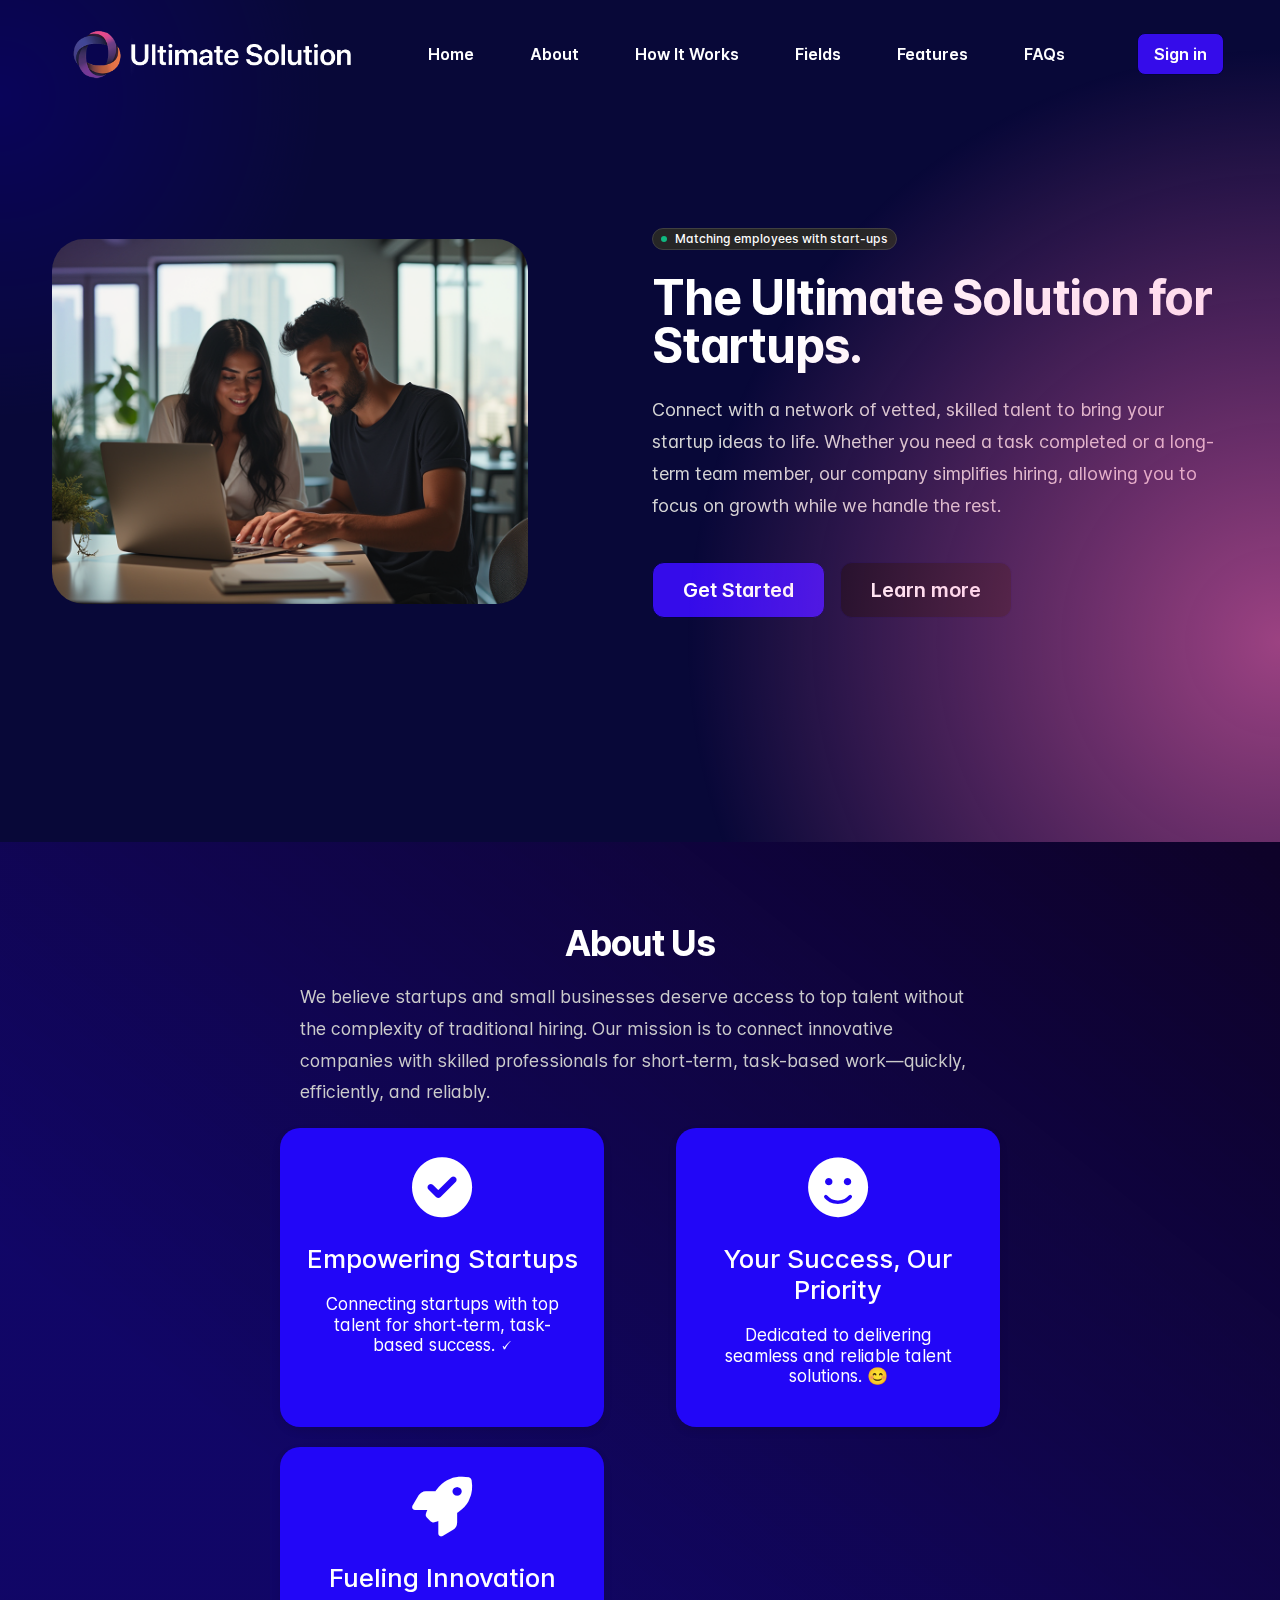
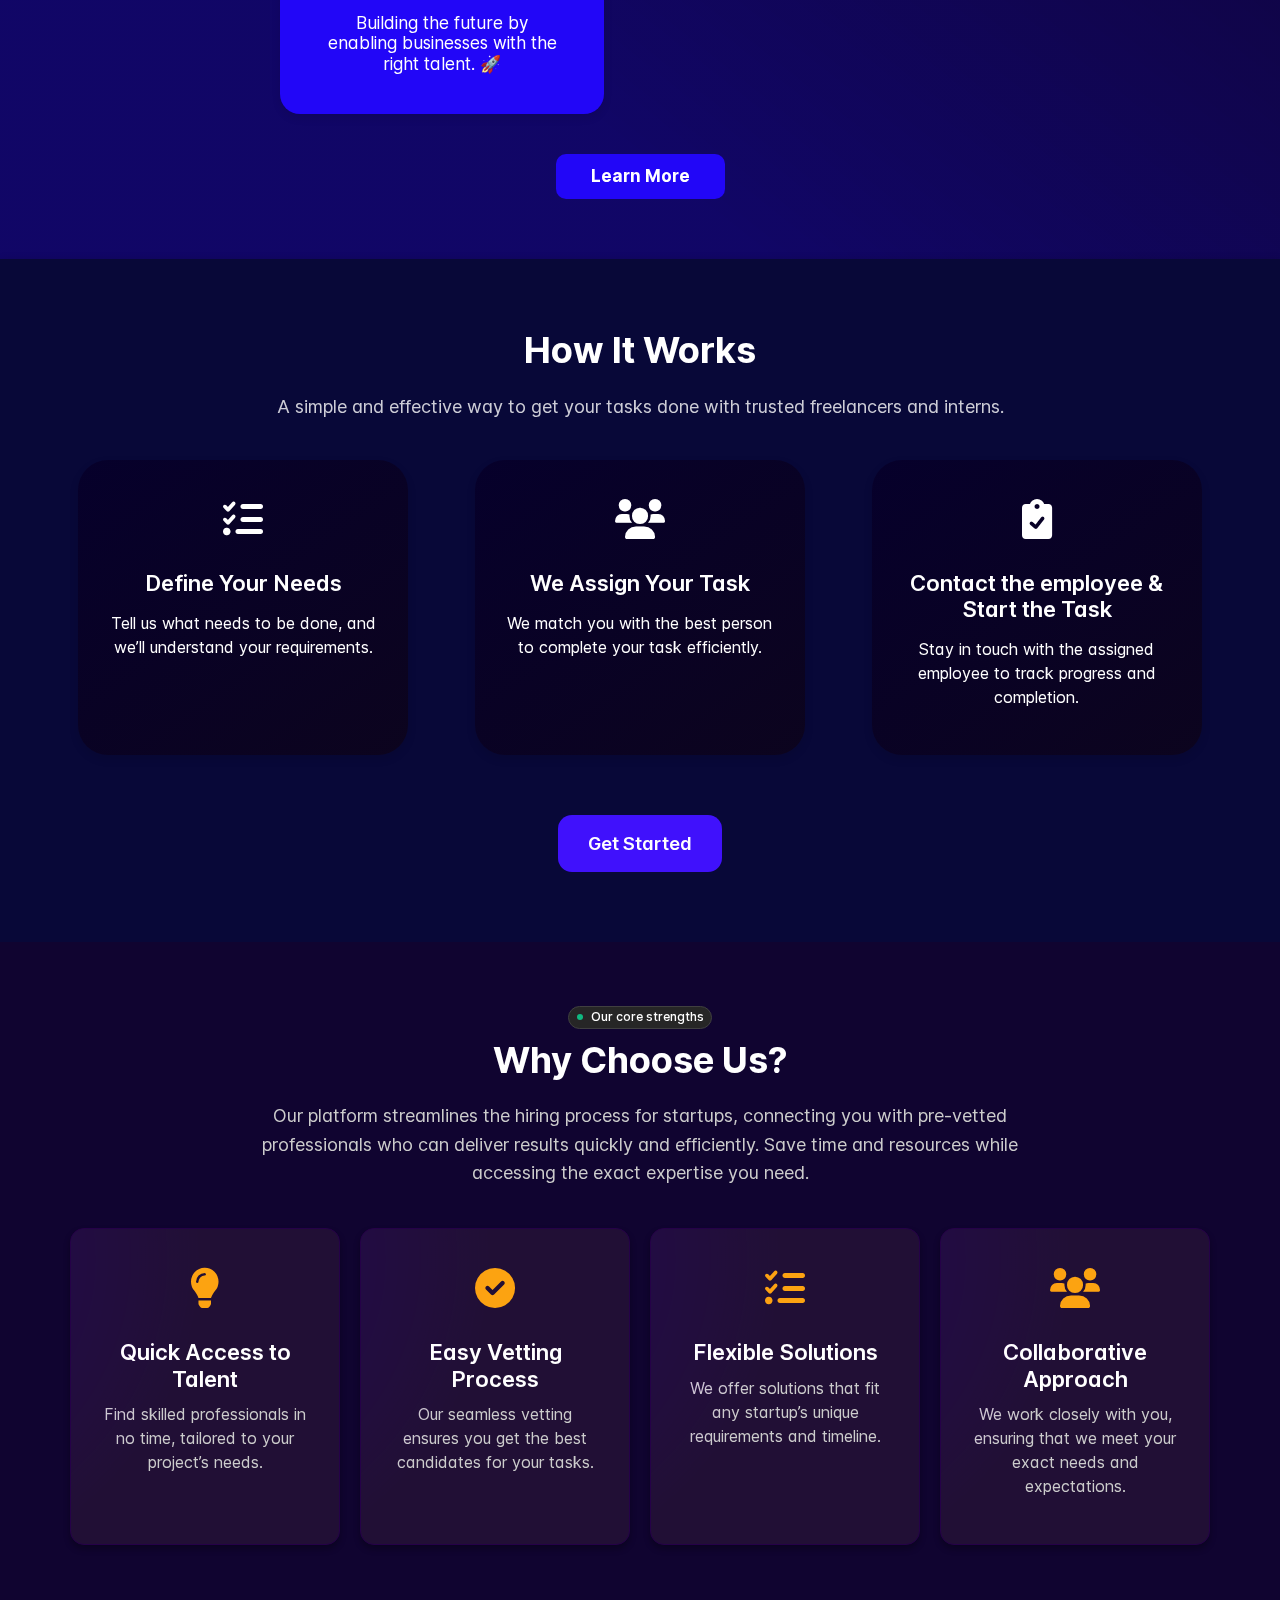
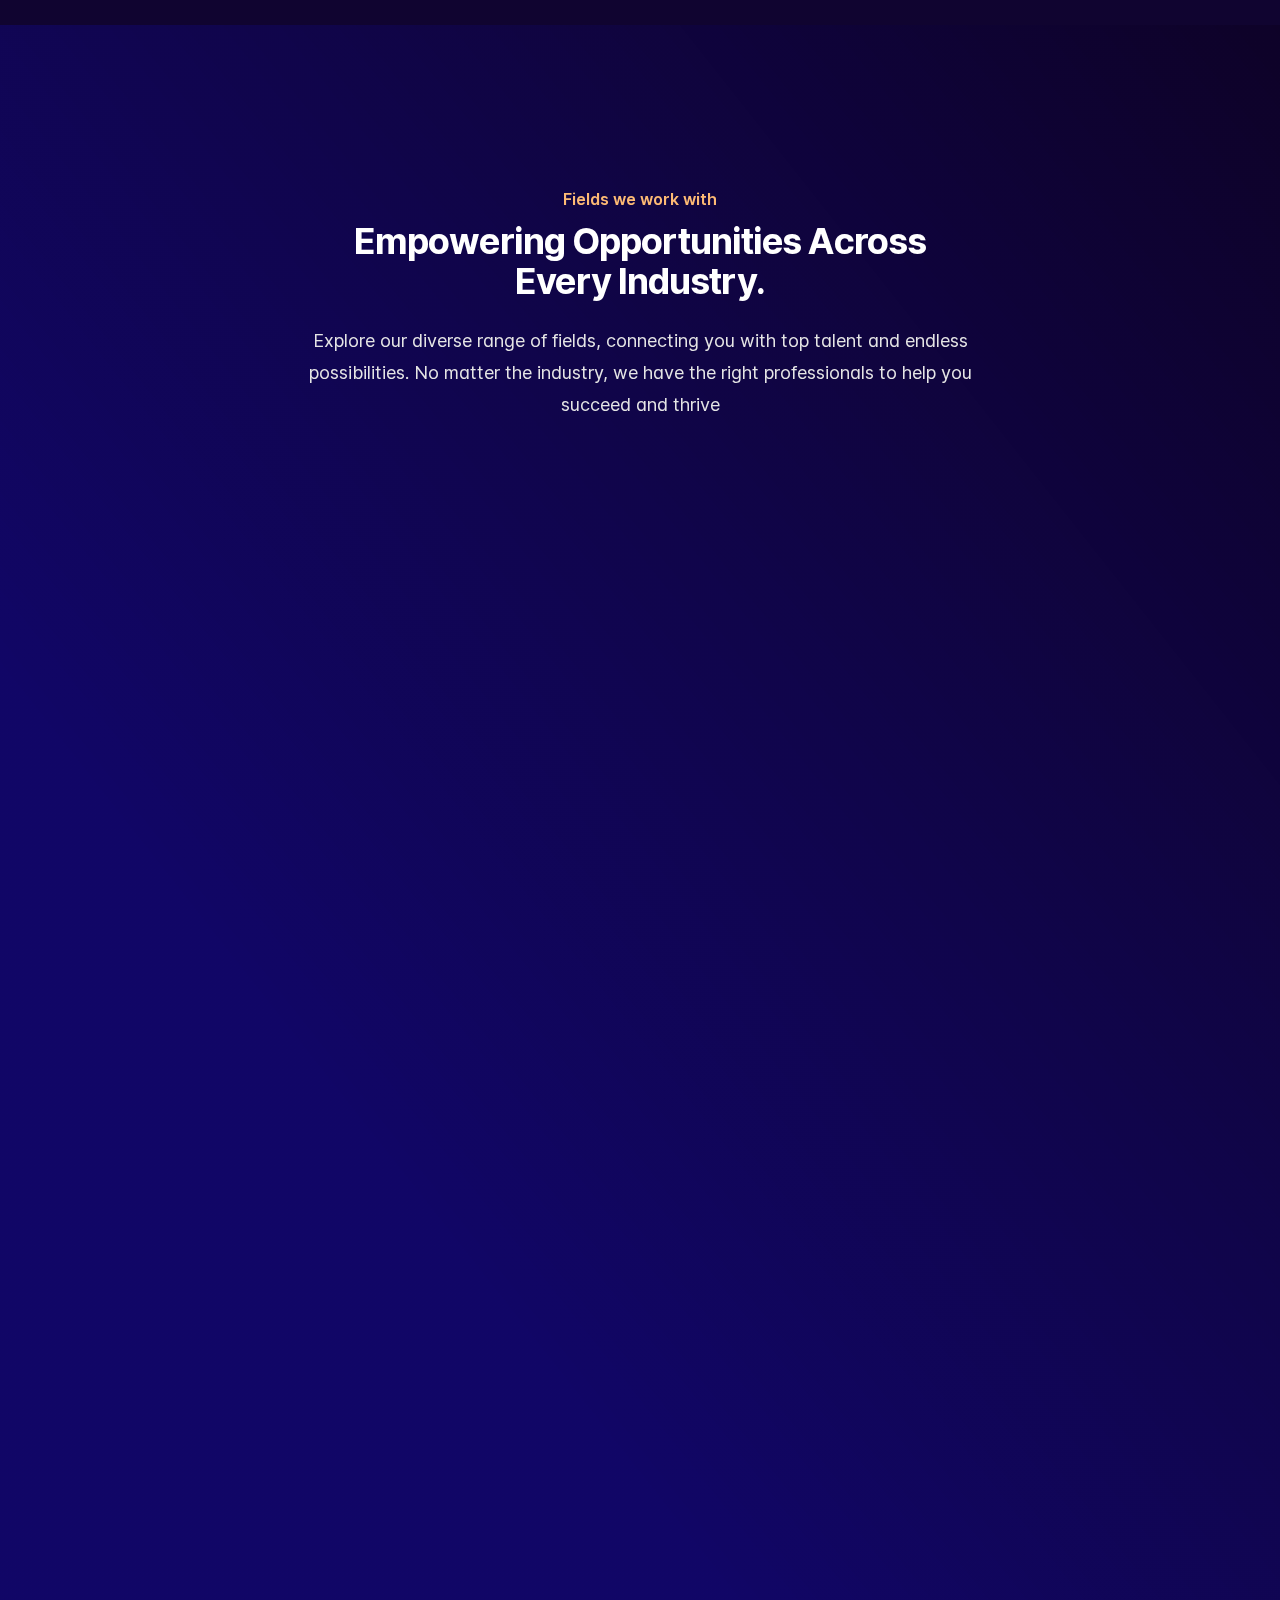
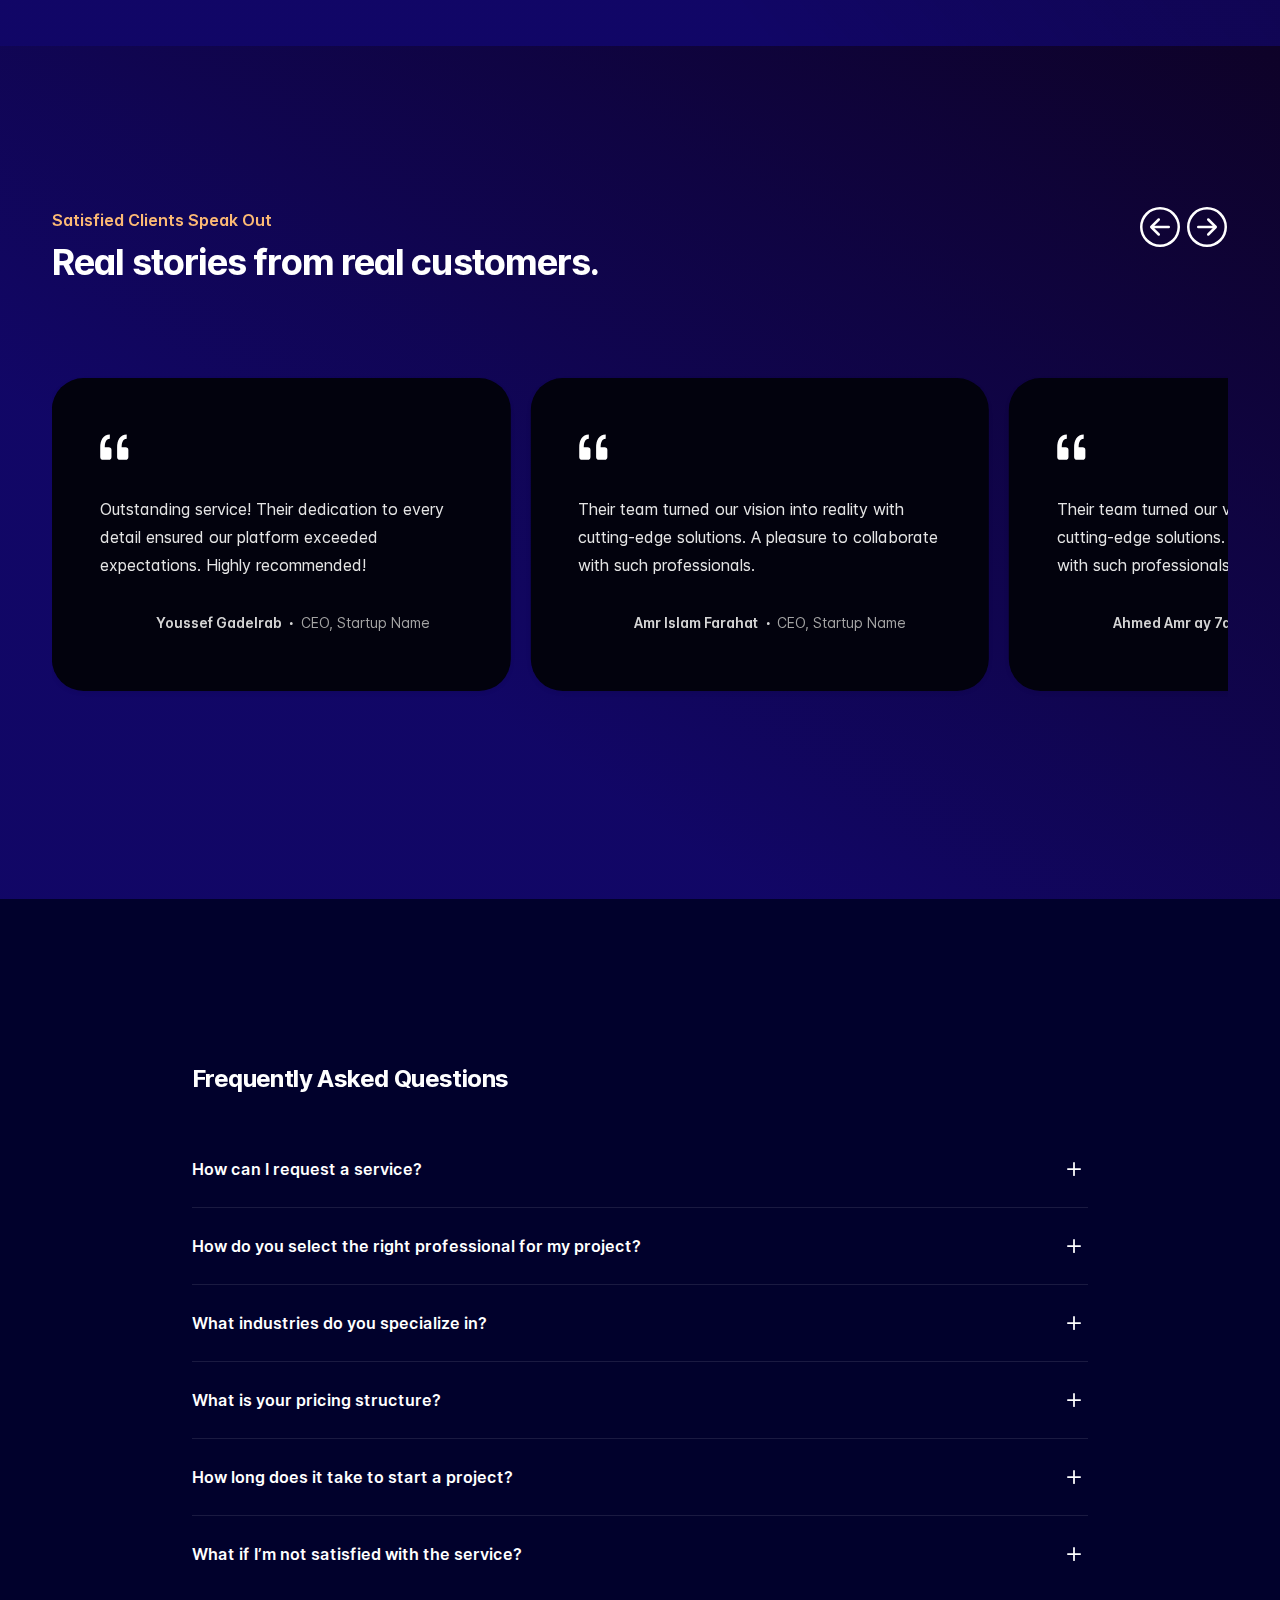
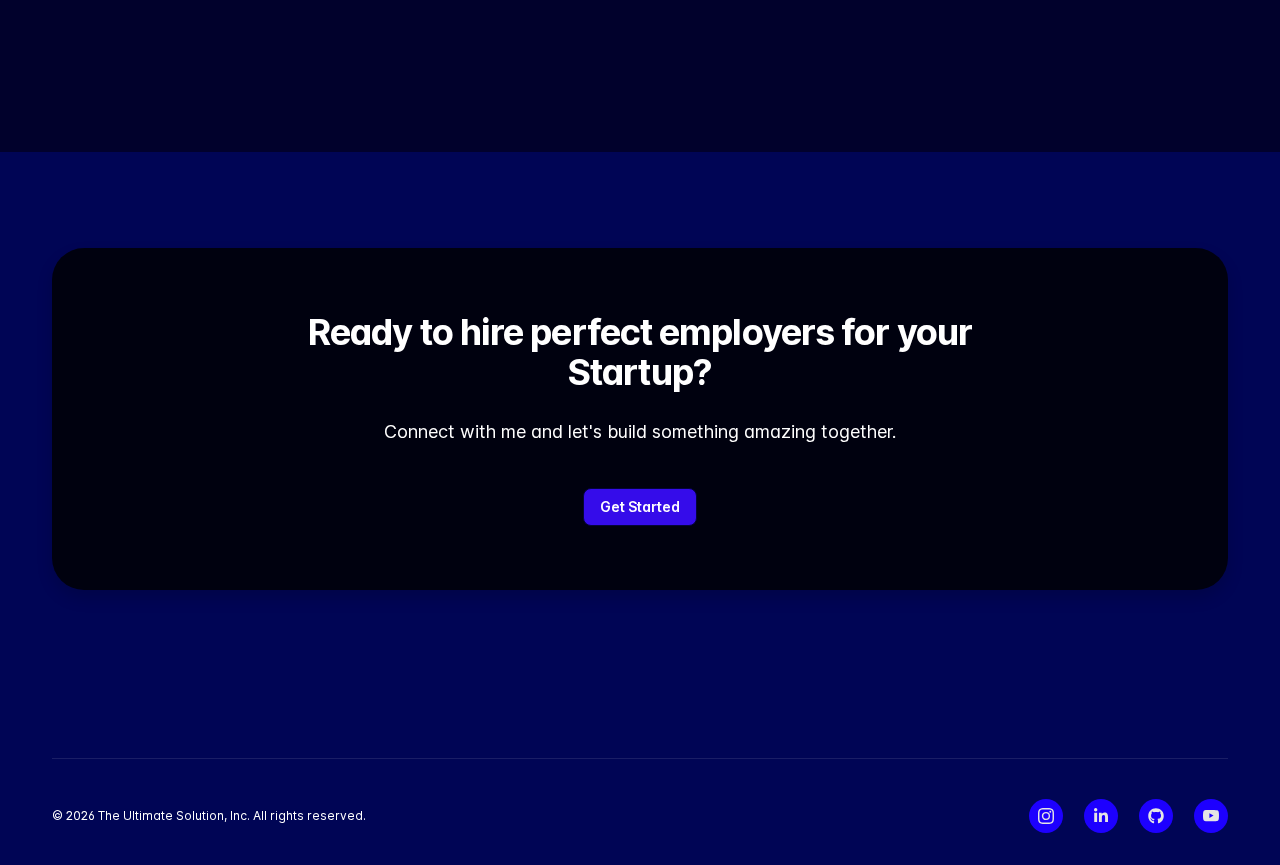
==== index.html @ 2a155e0d "Add files via upload" ====
<!doctype html>
<html lang="en" dir="ltr" data-bs-theme="dark">
<head>

    <meta charset="utf-8">
    <meta name="viewport" content="width=device-width, initial-scale=1">

    <!-- Update the 'content' attribute to reflect the actual content description -->
    <meta name="description" content="your_description_goes_here">

    <!-- Modify the 'content' attribute to include appropriate keywords -->
    <meta name="keywords" content="your_keywords_goes_here">

    <meta name="author" content="tigmatemplate">
    <meta name="generator" content="Bootstrap">

    <!-- Change the text within the <title> tag to match the webpage's content -->
    <title> Ultimate solution for start-ups. </title>

    <!-- 
        Set the website's favicon and Apple touch icon using the files in the assets/logo folder. You can change these files to your own icons by replacing them with the same names and sizes.

        Be careful if you change the site.webmanifest file, as you need to update the src attribute of the icons array to match the new path of your icon files. Otherwise, your icons may not display correctly on some devices. 
    -->

    <link rel="manifest" href="./assets/logo/site.webmanifest">
    <style>
        .nav-link:hover{
            background-color: #100430;
          }
        
    </style>
    <!-- Stylesheets -->
    <link rel="stylesheet" href="./assets/libraries/glide/css/glide.core.min.css">
    <link rel="stylesheet" href="./assets/libraries/aos/aos.css">
    <link rel="stylesheet" href="./assets/css/main.min.css">
    <link rel="stylesheet" href="./assets/css/style.css">

    <!-- Open Graph Meta Tags for Social Sharing -->
    <!-- Update the 'title' and 'description' content below to enhance social sharing -->
    <meta property="og:title" content="your_title_goes_here">
    <meta property="og:description" content="your_description_goes_here">
    <!-- Update with actual absolute image URL like: https://example.com/main.jpg -->
    <meta property="og:image" content="your_absolute_image_url_goes_here">
    <!-- Update with the absolute URL of the content like: https://example.com/index.html -->
    <meta property="og:url" content="your_absolute_content_url_goes_here">
    <!-- Update with the type of object you’re sharing. (e.g., article, website, etc.) -->
    <meta property="og:type" content="website">
    <!-- Defines the content language -->
    <meta property="og:locale" content="en_US">

    
    <!-- X/Twitter Card Meta Tags for Social Sharing -->
    <meta name="twitter:card" content="summary_large_image">
    <!-- Update with your X/Twitter handle -->
    <meta name="twitter:site" content="@yourtwitterhandle"> 
    <!-- Update the 'title' and 'description' content below to enhance social sharing -->
    <meta name="twitter:title" content="your_title_goes_here"> 
    <meta name="twitter:description" content="your_description_goes_here">
    <!-- Update with actual absolute image URL like: https://example.com/main.jpg -->
    <meta name="twitter:image" content="your_absolute_image_url_goes_here"> 
    
    <!-- 
        The following line specifies the canonical URL for this page.
        Replace your_canonical_url_goes_here with the actual canonical URL if needed like: https://example.com/index.html
        Or just remove it!!!!
    -->
    <link rel="canonical" href="your_canonical_url_goes_here">
    <link rel="stylesheet" href="https://cdnjs.cloudflare.com/ajax/libs/font-awesome/6.0.0-beta3/css/all.min.css">
    <link rel="icon" href="assets/img/icon.png" type="image/png">

</head>
<body>


    <!-- loader-wrapper -->
    <div class="loader-wrapper">
        <div class="spinner-grow text-primary p-5" role="status">
            <span class="visually-hidden">Loading...</span>
        </div>
    </div>


    <!-- header top -->
    <div class="navigation w-100 rounded-bottom-3 rounded-bottom-sm-4 fixed-top">
        <nav class="navbar navbar-expand-xl px-2" aria-label="Offcanvas navbar large">
            <div class="container px-3 py-2">
                <a class="navbar-brand p-1" href="./index.html">
                    <img class="logo-navbar" src="assets/img/logo.png" alt="logo">
                </a>

                <button class="navbar-toggler collapsed" 
                        type="button" data-bs-toggle="offcanvas" data-bs-target="#offcanvasNavbar2"
                        aria-controls="offcanvasNavbar2" aria-expanded="false" aria-label="Toggle navigation">
                    <span class="toggler-icon top-bar"></span>
                    <span class="toggler-icon middle-bar"></span>
                    <span class="toggler-icon bottom-bar"></span>
                </button>

                <div class="offcanvas offcanvas-bottom rounded-top-5 h-auto" tabindex="-1" id="offcanvasNavbar2" aria-labelledby="offcanvasNavbar2Label">
                    <div class="offcanvas-header px-4 pt-4 pb-4">
                        <h5 class="offcanvas-title m-0" id="offcanvasNavbar2Label">
                            <a class="navbar-brand px-2 py-1" href="javascript:;">
                                <img class="logo-navbar" src="assets/img/logo.png" alt="logo">
                            </a>
                        </h5>
                        <button type="button" class="btn-close text-white" data-bs-dismiss="offcanvas" aria-label="Close"></button>
                    </div>

                    <div class="offcanvas-body">
                        <ul class="navbar-nav align-items-xl-center justify-content-center flex-grow-1 column-gap-4 row-gap-4">
                            <li class="nav-item ms-xl-auto" data-bs-dismiss="offcanvas">
                                <a href="javascript:;" onclick="scrollToSection('#home')"
                                    class="nav-link rounded-3 px-3 text-base fw-semibold leading-6 text-body-emphasis bg-body-secondary-hover">
                                    Home
                                </a>
                            </li>

                            <li class="nav-item" data-bs-dismiss="offcanvas">
                                <a href="#about""
                                    class="nav-link rounded-3 px-3 text-base fw-semibold leading-6 text-body-emphasis bg-body-secondary-hover">
                                    About
                                </a>
                            </li>

                            <li class="nav-item" data-bs-dismiss="offcanvas">
                                <a href="#howitworks"
                                    class="nav-link rounded-3 px-3 text-base fw-semibold leading-6 text-body-emphasis bg-body-secondary-hover">
                                    How It Works
                                </a>
                            </li>
                            <li class="nav-item" data-bs-dismiss="offcanvas">
                                <a href="#services"
                                    class="nav-link rounded-3 px-3 text-base fw-semibold leading-6 text-body-emphasis bg-body-secondary-hover">
                                    Fields
                                </a>
                            </li>

                            <li class="nav-item" data-bs-dismiss="offcanvas">
                                <a href="#features"
                                    class="nav-link rounded-3 px-3 text-base fw-semibold leading-6 text-body-emphasis bg-body-secondary-hover">
                                    Features 
                                </a>
                            </li>

                            <li class="nav-item" data-bs-dismiss="offcanvas">
                                <a href="#faqs"
                                    class="nav-link rounded-3 px-3 text-base fw-semibold leading-6 text-body-emphasis bg-body-secondary-hover">
                                    FAQs
                                </a>
                            </li>

                            <li class="nav-item ms-xl-auto" data-bs-dismiss="offcanvas">
                                <a href="sign.html"
                                    class="btn btn-primary text-white btn-lg rounded-3 px-3 text-base fw-semibold leading-6 w-100">
                                    Sign in
                                </a>
                            </li>
                        </ul>
                    </div>
                </div>
            </div>
        </nav>
    </div>


    <!-- Hero -->
    <div style="background-color: rgb(8, 8, 56);" id="home" class="background d-flex align-items-center position-relative">
        <div class="glow" id="cursor-glow"></div>
        <div class="stable-glow"></div>
        <div class="container">
            <div class="py-8 py-md-9 py-xl-11">
                <div class="row gy-5 align-items-center justify-content-between">
                    <div class="col-12 col-xl-6 text-center text-xl-start order-xl-last">
                        <div class="max-w-2xl mx-auto mx-xl-0 py-5 py-xl-0">
                            <span class="badge border text-body-emphasis d-inline-flex align-items-center justify-content-between gap-2 rounded-pill fw-medium bg-body-tertiary">
                                <svg class="text-success" viewBox="0 0 6 6" aria-hidden="true" fill="currentColor" width="0.375rem" height="0.375rem">
                                    <circle cx="3" cy="3" r="3"></circle>
                                </svg>
                                Matching employees with start-ups
                            </span>

                            <h1 class="m-0 mt-4 text-body-emphasis fw-bold tracking-tight text-5xl" data-aos-delay="0" data-aos="fade" data-aos-duration="1000">
                                The Ultimate Solution for Startups.
                            </h1>
                            <p class="m-0 mt-4 text-lg leading-8 text-body-secondary" data-aos-delay="100" data-aos="fade" data-aos-duration="1000">
                                Connect with a network of vetted, skilled talent to bring your startup ideas to life. Whether you need a task completed or a long-term team member, our company simplifies hiring, allowing you to focus on growth while we handle the rest.
                            </p>
                            <div class="mt-4 pt-3" data-aos-delay="200" data-aos="fade" data-aos-duration="1000">
                                <a style="border-radius: 12px; padding: 12px 30px;" href="#calltoaction" class="btn btn-lg btn-primary text-white text-lm fw-semibold">
                                    Get Started
                                </a>
                                <a href="#howitworks" style="border-radius: 12px; margin-left: 10px; background-color: #00000093; padding: 12px 30px;" class="btn btn-lg btn-primary text-white text-lm fw-semibold">
                                    Learn more
                                </a>
                            </div>
                        </div>
                    </div>

                    <div class="col-12 col-xl-5" data-aos-delay="0" data-aos="fade" data-aos-duration="1000">
                        <div class="max-w-2xl mx-auto mx-xl-0">
                            <div class="ratio" style="--bs-aspect-ratio: 76.66%;">
                                <img src="./assets/img/bg/bg1.jpg" class="img-fluid object-fit-cover rounded-3 rounded-sm-4 rounded-xl-5" alt="Poeple talking">
                            </div>
                        </div>
                    </div>
                </div>
            </div>
        </div>
    </div>

    <div id="about" class="about-section">
        <img src="assets/img/signup.png" alt="About Us">
        <div class="about-content">
            <h2 class="mt-4 text-body-emphasis fw-bold tracking-tight text-5xl">About Us</h2>
          <p>We believe startups and small businesses deserve access to top talent without the complexity of traditional hiring. Our mission is to connect innovative companies with skilled professionals for short-term, task-based work—quickly, efficiently, and reliably.</p>
          <div class="stats-container">
            <div class="stat-card">
                <i class="fas fa-check-circle"></i> <!-- Icon for tasks completed -->
                <h2 style="font-size: 26px;">Empowering Startups</h2>
                <p style="font-size: 17px;">Connecting startups with top talent for short-term, task-based success. 🗸</p>
              </div>
              <div class="stat-card">
                <i class="fas fa-smile"></i> <!-- Icon for customer satisfaction -->
                <h2 style="font-size: 26px;">Your Success, Our Priority</h2>
                <p style="font-size: 17px;">Dedicated to delivering seamless and reliable talent solutions. 😊</p>
              </div>
              <div class="stat-card">
                <i class="fas fa-rocket"></i>
                <h2 style="font-size: 26px;">Fueling Innovation</h2>
                <p style="font-size: 17px;">Building the future by enabling businesses with the right talent. 🚀</p>
              </div>
          </div>
          <div class="center-button">
            <button onclick="document.getElementById('features').scrollIntoView({ behavior: 'smooth' });">Learn More</button>
          </div>
        </div>
      </div>
      <section id="howitworks" class="how-it-works">
        <div class="second-glow"></div>
        <div class="container">
            <h2 class="section-title">How It Works</h2>
            <p class="intro-text">A simple and effective way to get your tasks done with trusted freelancers and interns.</p>
            <div class="steps">
                <div class="step">
                    <div class="icon"><i class="fas fa-tasks"></i></div>
                    <h3>Define Your Needs</h3>
                    <p>Tell us what needs to be done, and we’ll understand your requirements.</p>
                </div>
                <div class="step">
                    <div class="icon"><i class="fas fa-users"></i></div>
                    <h3>We Assign Your Task</h3>
                    <p>We match you with the best person to complete your task efficiently.</p>
                </div>
                <div class="step">
                    <div class="icon"><i class="fas fa-clipboard-check"></i></div>
                    <h3>Contact the employee & Start the Task</h3>
                    <p>Stay in touch with the assigned employee to track progress and completion.</p>
                </div>
            </div>
            <div class="cta-button">
                <a href="#calltoaction">Get Started</a>
            </div>
        </div>
    </section>
    <section id="features" class="why-choose-us-section">
        <div class="second-glow"></div>
        <div class="container">
          <!-- Subtitle -->
          <span style="margin-bottom: 10px;"  class="badge border text-body-emphasis d-inline-flex align-items-center justify-content-between gap-2 rounded-pill fw-medium bg-body-tertiary">
            <svg class="text-success" viewBox="0 0 6 6" aria-hidden="true" fill="currentColor" width="0.375rem" height="0.375rem">
                <circle cx="3" cy="3" r="3"></circle>
            </svg>
Our core strengths        </span>      
          <!-- Title -->
          <h2 class="section-title">Why Choose Us?</h2>
      
          <!-- Description -->
          <p class="section-description">Our platform streamlines the hiring process for startups, connecting you with pre-vetted professionals who can deliver results quickly and efficiently. Save time and resources while accessing the exact expertise you need.</p>
      
          <!-- Cards Container -->
          <div class="cards-container">
            <div class="card">
                <div class="glow" id="cursor-glow"></div>
              <div class="card-icon">
                <i class="fa fa-lightbulb"></i>
              </div>
              <h3 class="card-title">Quick Access to Talent</h3>
              <p class="card-description">Find skilled professionals in no time, tailored to your project’s needs.</p>
            </div>
            <div class="card">
                <div class="glow" id="cursor-glow"></div>
                <div class="card-icon">
                <i class="fa fa-check-circle"></i>
              </div>
              <h3 class="card-title">Easy Vetting Process</h3>
              <p class="card-description">Our seamless vetting ensures you get the best candidates for your tasks.</p>
            </div>
            <div class="card">
                <div class="glow" id="cursor-glow"></div>
                <div class="card-icon">
                <i class="fa fa-tasks"></i>
              </div>
              <h3 class="card-title">Flexible Solutions</h3>
              <p class="card-description">We offer solutions that fit any startup’s unique requirements and timeline.</p>
            </div>
            <div class="card">
                <div class="glow" id="cursor-glow"></div>
                <div class="card-icon">
                <i class="fa fa-users"></i>
              </div>
              <h3 class="card-title">Collaborative Approach</h3>
              <p class="card-description">We work closely with you, ensuring that we meet your exact needs and expectations.</p>
            </div>
          </div>
        </div>
      
      </section>

    <!-- projects -->
    <!-- <div id="projects" class="overflow-hidden py-7 py-sm-8 py-xl-9 bg-body-tertiary">
        <div class="container">
            <div class="mb-5 mb-sm-6 mb-xl-7">
                <div class="max-w-xl">
                    <h2 class="m-0 mt-2 fw-bold tracking-tight text-body-emphasis text-4xl">
                        Projects
                    </h2>
                </div>
            </div>

            <div class="row gy-5 gx-sm-5 row-cols-1 row-cols-sm-2">
                <div class="col" data-aos-delay="0" data-aos="fade" data-aos-duration="1000">
                    <div class="position-relative pt-4">
                        <div class="ratio ratio-4x3">
                            <img src="./assets/img/bg/bg2.jpg"  class="object-fit-cover rounded-3 rounded-sm-4 rounded-xl-5" alt="tempalte" loading="lazy">
                        </div>
                        <a href="javascript:;" class="mt-4 d-block text-xl fw-medium tracking-tight text-decoration-none text-body-tertiary text-body-emphasis-hover stretched-link">
                            Back-End Systems Development
                        </a>
                    </div>
                </div>

                <div class="col" data-aos-delay="100" data-aos="fade" data-aos-duration="1000">
                    <div class="position-relative pt-4">
                        <div class="ratio ratio-4x3">
                            <img src="./assets/img/bg/bg3.jpg"  class="object-fit-cover rounded-3 rounded-sm-4 rounded-xl-5" alt="tempalte" loading="lazy">
                        </div>
                        <a href="javascript:;" class="mt-4 d-block text-xl fw-medium tracking-tight text-decoration-none text-body-tertiary text-body-emphasis-hover stretched-link">
                            Building Native iOS Apps
                        </a>
                    </div>
                </div>

                <div class="col" data-aos-delay="0" data-aos="fade" data-aos-duration="1000">
                    <div class="position-relative pt-4">
                        <div class="ratio ratio-4x3">
                            <img src="./assets/img/bg/bg4.jpg"  class="object-fit-cover rounded-3 rounded-sm-4 rounded-xl-5" alt="tempalte" loading="lazy">
                        </div>
                        <a href="javascript:;" class="mt-4 d-block text-xl fw-medium tracking-tight text-decoration-none text-body-tertiary text-body-emphasis-hover stretched-link">
                            User Interface Design
                        </a>
                    </div>
                </div>

                <div class="col" data-aos-delay="100" data-aos="fade" data-aos-duration="1000">
                    <div class="position-relative pt-4">
                        <div class="ratio ratio-4x3">
                            <img src="./assets/img/bg/bg5.jpg"  class="object-fit-cover rounded-3 rounded-sm-4 rounded-xl-5" alt="tempalte" loading="lazy">
                        </div>
                        <a href="javascript:;" class="mt-4 d-block text-xl fw-medium tracking-tight text-decoration-none text-body-tertiary text-body-emphasis-hover stretched-link">
                            Database Management
                        </a>
                    </div>
                </div>
            </div>

            <div class="mt-5 mt-sm-6 mt-xl-7 pt-5 d-flex align-items-center justify-content-center column-gap-3">
                <a href="javascript:;" class="btn btn-lg btn-primary text-white text-sm fw-semibold">
                    Show more
                </a>
            </div>
        </div>
    </div> -->


    <!-- services -->
    <div style="background: linear-gradient(to bottom left, rgb(14, 2, 40), rgba(25, 8, 64, 0.632) 70%), rgb(4, 4, 167);" id="services" class="overflow-hidden py-7 py-sm-8 py-xl-9">
        <div class="container">
            <div>
                <div class="mx-auto max-w-2xl text-center">
                    <h2 class="m-0 text-primary-emphasis text-base leading-7 fw-semibold">
                        Fields we work with
                    </h2>
                    <p class="m-0 mt-2 text-body-emphasis text-4xl tracking-tight fw-bold">
                        Empowering Opportunities Across Every Industry.
                    </p>
                    <p class="m-0 mt-4 text-body text-lg leading-8">
                        Explore our diverse range of fields, connecting you with top talent and endless possibilities. No matter the industry, we have the right professionals to help you succeed and thrive
                    </p>
                </div>
            </div>
            <div>
                <div class="row row-cols-1 row-cols-xl-3 gy-5 gx-xl-4 mt-1 justify-content-center justify-content-xl-between">
                    <div class="col pt-5 pt-xl-4">
                        <div class="max-w-xl mx-auto mx-xl-0" data-aos-delay="0" data-aos="fade" data-aos-duration="1000">
                            <div class="ratio" style="--bs-aspect-ratio: 66.66%;">
                                <img src="./assets/img/bg/field1.png" class="object-fit-cover rounded-3 rounded-sm-4 rounded-xl-5" alt="Service image" loading="lazy">
                            </div>

                            <h3 class="m-0 mt-4 text-body-emphasis text-lg leading-6 fw-semibold">
                                Technology & Innovation
                            </h3>

                            <!-- Remove line-clamp-2 if you need more lines or add line-clamp-3 -->
                            <p class="m-0 mt-3 text-body-secondary text-sm leading-6">
                                Software Engineering, Data Science, Cybersecurity, Artificial Intelligence, Cloud Computing, IT Support, Network Engineering, Robotics, Blockchain Development, UI/UX Design, DevOps, IoT Specialist, Technical Writing, IT Project Management, QA Testing, Systems Analysis.
                            </p>
                        </div>
                    </div>
                    
                    <div class="col pt-5 pt-xl-4">
                        <div class="max-w-xl mx-auto mx-xl-0" data-aos-delay="100" data-aos="fade" data-aos-duration="1000">
                            <div class="ratio" style="--bs-aspect-ratio: 66.66%;">
                                <img src="./assets/img/bg/field2.png" class="object-fit-cover rounded-3 rounded-sm-4 rounded-xl-5" alt="Service image" loading="lazy">
                            </div>

                            <h3 class="m-0 mt-4 text-body-emphasis text-lg leading-6 fw-semibold">
                                Business, Finance & Management
                            </h3>

                            <p class="m-0 mt-3 text-body-secondary text-sm leading-6">
                                Financial Analysis, Accounting, Marketing, Sales, Human Resources, Project Management, Business Consulting, Risk Management, Supply Chain Management, Product Management, Market Research, Investment Banking, Operations Management, Public Relations, Entrepreneurship.
                            </p>
                        </div>
                    </div>

                    <div class="col pt-5 pt-xl-4">
                        <div class="max-w-xl mx-auto mx-xl-0" data-aos-delay="200" data-aos="fade" data-aos-duration="1000">
                            <div class="ratio" style="--bs-aspect-ratio: 66.66%;">
                                <img src="./assets/img/bg/field3.png" class="object-fit-cover rounded-3 rounded-sm-4 rounded-xl-5" alt="Service image" loading="lazy">
                            </div>

                            <h3 class="m-0 mt-4 text-body-emphasis text-lg leading-6 fw-semibold">
                                Creative, Media & Design
                            </h3>

                            <!-- Remove line-clamp-2 if you need more lines or add line-clamp-3 -->
                            <p class="m-0 mt-3 text-body-secondary text-sm leading-6">
                                Graphic Design, Content Creation, Video Editing, Animation, Photography, Copywriting, Branding, Illustration, Web Design, Art Direction, Social Media Management, Fashion Design, Industrial Design, Audio Engineering, Scriptwriting, Game Design.
                            </p>
                        </div>
                    </div>
                    <div class="col pt-5 pt-xl-4">
                        <div class="max-w-xl mx-auto mx-xl-0" data-aos-delay="0" data-aos="fade" data-aos-duration="1000">
                            <div class="ratio" style="--bs-aspect-ratio: 66.66%;">
                                <img src="./assets/img/bg/field4.png" class="object-fit-cover rounded-3 rounded-sm-4 rounded-xl-5" alt="Service image" loading="lazy">
                            </div>

                            <h3 class="m-0 mt-4 text-body-emphasis text-lg leading-6 fw-semibold">
                                Education, Training & Development
                            </h3>

                            <!-- Remove line-clamp-2 if you need more lines or add line-clamp-3 -->
                            <p class="m-0 mt-3 text-body-secondary text-sm leading-6">
                                Teaching, Curriculum Development, Corporate Training, Educational Consulting, E-Learning Development, Academic Research, Special Education, Language Instruction, Career Counseling, Instructional Design, Educational Technology, Student Services Coordination.
                            </p>
                        </div>
                    </div>
                    
                    <div class="col pt-5 pt-xl-4">
                        <div class="max-w-xl mx-auto mx-xl-0" data-aos-delay="100" data-aos="fade" data-aos-duration="1000">
                            <div class="ratio" style="--bs-aspect-ratio: 66.66%;">
                                <img src="./assets/img/bg/field5.png" class="object-fit-cover rounded-3 rounded-sm-4 rounded-xl-5" alt="Service image" loading="lazy">
                            </div>

                            <h3 class="m-0 mt-4 text-body-emphasis text-lg leading-6 fw-semibold">
                                Law, Governance & Public Services
                            </h3>

                            <p class="m-0 mt-3 text-body-secondary text-sm leading-6">
                                Corporate Law, Criminal Law, Intellectual Property Law, Policy Analysis, Public Administration, Compliance, Legal Consulting, International Relations, Government Relations, Advocacy, Public Policy, Social Work, Diplomacy, Legislative Assistance.
                            </p>
                        </div>
                    </div>

                    <div class="col pt-5 pt-xl-4">
                        <div class="max-w-xl mx-auto mx-xl-0" data-aos-delay="200" data-aos="fade" data-aos-duration="1000">
                            <div class="ratio" style="--bs-aspect-ratio: 66.66%;">
                                <img src="./assets/img/bg/field6.png" class="object-fit-cover rounded-3 rounded-sm-4 rounded-xl-5" alt="Service image" loading="lazy">
                            </div>

                            <h3 class="m-0 mt-4 text-body-emphasis text-lg leading-6 fw-semibold">
                                Marketing, Sales & Customer Relations
                            </h3>

                            <!-- Remove line-clamp-2 if you need more lines or add line-clamp-3 -->
                            <p class="m-0 mt-3 text-body-secondary text-sm leading-6">
                                Digital Marketing, Brand Management, Content Marketing, SEO Specialist, Social Media Marketing, Sales Management, Account Management, Business Development, Customer Success, Market Research, Advertising, Public Relations, Event Planning, Retail Management, Email Marketing, CRM Specialist.
                            </p>
                        </div>
                    </div>
                </div>
            </div>
        </div>      
    </div>  

    <!--

    <section class="plans__container">
        <div class="plans">
          <div class="plansHero">
            <span style="margin-bottom: 10px;"  class="badge border text-body-emphasis d-inline-flex align-items-center justify-content-between gap-2 rounded-pill fw-medium bg-body-tertiary">
                <svg class="text-success" viewBox="0 0 6 6" aria-hidden="true" fill="currentColor" width="0.375rem" height="0.375rem">
                    <circle cx="3" cy="3" r="3"></circle>
                </svg>
    Our subscriptions        </span>      
              <h2 class="section-title">Pricing Plans</h2>
          </div>
          <div class="planItem__container">
            <div class="planItem planItem--free">
      
              <div class="pricing-card">
                <div class="card__header">
                  <div class="card__icon symbol symbol--rounded"></div>
                  <h2>Free</h2>
                </div>
                <div class="card__desc">Lorem ipsum dolor sit amet, consectetur adipisicing elit, sed do</div>
              </div>
      
              <div class="price">$0<span>/ month</span></div>
      
              <ul class="featureList">
                <li>2 links</li>
                <li>Own analytics platform</li>
                <li class="disabled">Chat support</li>
                <li class="disabled">Mobile application</li>
                <li class="disabled">Unlimited users</li>
              </ul>
      
              <button class="button">Get Started</button>
            </div>
      
            <div class="planItem planItem--pro">
              <div class="pricing-card">
                <div class="card__header">
                  <div class="card__icon symbol"></div>
                  <h2>Pro</h2>
                  <div class="card__label label">Best Value</div>
                </div>
                <div class="card__desc">Ut enim ad minim veniam, quis nostrud exercitation ullamco laboris</div>
              </div>
      
              <div class="price">$18<span>/ month</span></div>
      
              <ul class="featureList">
                <li>2 links</li>
                <li>Own analytics platform</li>
                <li>Chat support</li>
                <li class="disabled">Mobile application</li>
                <li class="disabled">Unlimited users</li>
              </ul>
      
              <button class="button button--pink">Get Started</button>
            </div>
      
            <div class="planItem planItem--entp">
              <div class="card">
                <div class="card__header">
                  <div class="card__icon"></div>
                  <h2>Enterprise</h2>
                </div>
                <div class="card__desc">Nisi ut aliquip ex ea commodo consequat. Duis aute irure dolor</div>
              </div>
      
              <div class="price">Let's Talk</div>
      
              <ul class="featureList">
                <li>2 links</li>
                <li>Own analytics platform</li>
                <li>Chat support</li>
                <li>Mobile application</li>
                <li>Unlimited users</li>
                <li>Customize Panel</li>
              </ul>
      
              <button class="button button--white">Get Started</button>
            </div>
      
          </div>
        </div>
      </section>

    -->


    <!-- Testimonials -->
    <div style="background: linear-gradient(to bottom left, rgb(14, 2, 40), rgba(25, 8, 64, 0.632) 70%), rgb(4, 4, 167);" class="overflow-hidden py-7 py-sm-8 py-xl-9 bg-body-tertiary">
        <div class="container">
            <div class="glide glideLowGap">
                <div class="max-w-2xl mb-5">
                    <h2 class="m-0 text-primary-emphasis text-base leading-7 fw-semibold">
                        Satisfied Clients Speak Out
                    </h2>
                    <div class="m-0 mt-2 text-body-emphasis text-4xl tracking-tight fw-bold">
                        Real stories from real customers.
                    </div>
                </div>

                <div class="position-lg-absolute top-0 end-0">
                    <div class="glide__arrows" data-glide-el="controls">
                        <button class="glide__arrow glide__arrow--left btn text-body-emphasis p-0 rounded-circle rtl-flip" data-glide-dir="<">
                            <svg xmlns="http://www.w3.org/2000/svg" width="40" height="40" fill="currentColor" class="bi bi-arrow-left-circle" viewBox="0 0 16 16"> <path fill-rule="evenodd" d="M1 8a7 7 0 1 0 14 0A7 7 0 0 0 1 8m15 0A8 8 0 1 1 0 8a8 8 0 0 1 16 0m-4.5-.5a.5.5 0 0 1 0 1H5.707l2.147 2.146a.5.5 0 0 1-.708.708l-3-3a.5.5 0 0 1 0-.708l3-3a.5.5 0 1 1 .708.708L5.707 7.5z"/> </svg>
                        </button>
                        <button class="glide__arrow glide__arrow--right btn text-body-emphasis p-0 rounded-circle rtl-flip" data-glide-dir=">">
                            <svg xmlns="http://www.w3.org/2000/svg" width="40" height="40" fill="currentColor" class="bi bi-arrow-right-circle" viewBox="0 0 16 16"> <path fill-rule="evenodd" d="M1 8a7 7 0 1 0 14 0A7 7 0 0 0 1 8m15 0A8 8 0 1 1 0 8a8 8 0 0 1 16 0M4.5 7.5a.5.5 0 0 0 0 1h5.793l-2.147 2.146a.5.5 0 0 0 .708.708l3-3a.5.5 0 0 0 0-.708l-3-3a.5.5 0 1 0-.708.708L10.293 7.5z"/> </svg>
                        </button>
                    </div>
                </div>

                <div class="glide__track" data-glide-el="track">
                    <ul class="glide__slides">
                        <li class="glide__slide h-auto">
                            <div class="h-100 py-5">
                                <div style="background-color: rgb(2 2 13) !important" class="h-100 p-4 p-xl-5 bg-body d-flex flex-column rounded-3 rounded-sm-4 rounded-xl-5 shadow-sm">
                                    <div class="text-body-emphasis">
                                        <svg xmlns="http://www.w3.org/2000/svg" width="45" height="45" fill="currentColor" class="ms-n2 bi bi-quote rtl-flip" viewBox="0 0 16 16"> 
                                            <path d="M12 12a1 1 0 0 0 1-1V8.558a1 1 0 0 0-1-1h-1.388q0-.527.062-1.054.093-.558.31-.992t.559-.683q.34-.279.868-.279V3q-.868 0-1.52.372a3.3 3.3 0 0 0-1.085.992 4.9 4.9 0 0 0-.62 1.458A7.7 7.7 0 0 0 9 7.558V11a1 1 0 0 0 1 1zm-6 0a1 1 0 0 0 1-1V8.558a1 1 0 0 0-1-1H4.612q0-.527.062-1.054.094-.558.31-.992.217-.434.559-.683.34-.279.868-.279V3q-.868 0-1.52.372a3.3 3.3 0 0 0-1.085.992 4.9 4.9 0 0 0-.62 1.458A7.7 7.7 0 0 0 3 7.558V11a1 1 0 0 0 1 1z"/>
                                        </svg>
                                    </div>
                        
                                    <p class="text-body text-base leading-7 my-4">
                                        Outstanding service! Their dedication to every detail ensured our platform exceeded expectations. Highly recommended!
                                    </p>
                        
                                    <div class="d-flex align-items-center column-gap-3 mt-auto">
                                        <img src="https://dummyimage.com/500x500/000/fff" height="40" width="40" class="img-fluid rounded-circle" alt="this is an image" loading="lazy">
                                        <div class="d-flex flex-wrap align-items-center text-sm">
                                            <div class="text-body-secondary fw-semibold">Youssef Gadelrab</div>
                                            <svg viewBox="0 0 2 2" width="3" height="3" aria-hidden="true" class="mx-2 text-body-secondary" fill="currentColor">
                                                <circle cx="1" cy="1" r="1" />
                                            </svg>
                                            <div class="text-body-tertiary">CEO, Startup Name</div>
                                        </div>
                                    </div>
                                </div>
                            </div>
                        </li>
                        
                        <li class="glide__slide h-auto">
                            <div class="h-100 py-5">
                                <div style="background-color: rgb(2 2 13) !important" class="h-100 p-4 p-xl-5 bg-body d-flex flex-column rounded-3 rounded-sm-4 rounded-xl-5 shadow-sm">
                                    <div class="text-body-emphasis">
                                        <svg xmlns="http://www.w3.org/2000/svg" width="45" height="45" fill="currentColor" class="ms-n2 bi bi-quote rtl-flip" viewBox="0 0 16 16"> 
                                            <path d="M12 12a1 1 0 0 0 1-1V8.558a1 1 0 0 0-1-1h-1.388q0-.527.062-1.054.093-.558.31-.992t.559-.683q.34-.279.868-.279V3q-.868 0-1.52.372a3.3 3.3 0 0 0-1.085.992 4.9 4.9 0 0 0-.62 1.458A7.7 7.7 0 0 0 9 7.558V11a1 1 0 0 0 1 1zm-6 0a1 1 0 0 0 1-1V8.558a1 1 0 0 0-1-1H4.612q0-.527.062-1.054.094-.558.31-.992.217-.434.559-.683.34-.279.868-.279V3q-.868 0-1.52.372a3.3 3.3 0 0 0-1.085.992 4.9 4.9 0 0 0-.62 1.458A7.7 7.7 0 0 0 3 7.558V11a1 1 0 0 0 1 1z"/>
                                        </svg>
                                    </div>
                        
                                    <p class="text-body text-base leading-7 my-4">
                                        Their team turned our vision into reality with cutting-edge solutions. A pleasure to collaborate with such professionals.
                                    </p>
                        
                                    <div class="d-flex align-items-center column-gap-3 mt-auto">
                                        <img src="https://dummyimage.com/500x500/000/fff" height="40" width="40" class="img-fluid rounded-circle" alt="this is an image" loading="lazy">
                                        <div class="d-flex flex-wrap align-items-center text-sm">
                                            <div class="text-body-secondary fw-semibold">Amr Islam Farahat</div>
                                            <svg viewBox="0 0 2 2" width="3" height="3" aria-hidden="true" class="mx-2 text-body-secondary" fill="currentColor">
                                                <circle cx="1" cy="1" r="1" />
                                            </svg>
                                            <div class="text-body-tertiary">CEO, Startup Name</div>
                                        </div>
                                    </div>
                                </div>
                            </div>
                        </li>
                        <li class="glide__slide h-auto">
                            <div class="h-100 py-5">
                                <div style="background-color: rgb(2 2 13) !important" class="h-100 p-4 p-xl-5 bg-body d-flex flex-column rounded-3 rounded-sm-4 rounded-xl-5 shadow-sm">
                                    <div class="text-body-emphasis">
                                        <svg xmlns="http://www.w3.org/2000/svg" width="45" height="45" fill="currentColor" class="ms-n2 bi bi-quote rtl-flip" viewBox="0 0 16 16"> 
                                            <path d="M12 12a1 1 0 0 0 1-1V8.558a1 1 0 0 0-1-1h-1.388q0-.527.062-1.054.093-.558.31-.992t.559-.683q.34-.279.868-.279V3q-.868 0-1.52.372a3.3 3.3 0 0 0-1.085.992 4.9 4.9 0 0 0-.62 1.458A7.7 7.7 0 0 0 9 7.558V11a1 1 0 0 0 1 1zm-6 0a1 1 0 0 0 1-1V8.558a1 1 0 0 0-1-1H4.612q0-.527.062-1.054.094-.558.31-.992.217-.434.559-.683.34-.279.868-.279V3q-.868 0-1.52.372a3.3 3.3 0 0 0-1.085.992 4.9 4.9 0 0 0-.62 1.458A7.7 7.7 0 0 0 3 7.558V11a1 1 0 0 0 1 1z"/>
                                        </svg>
                                    </div>
                        
                                    <p class="text-body text-base leading-7 my-4">
                                        Their team turned our vision into reality with cutting-edge solutions. A pleasure to collaborate with such professionals.
                                    </p>
                        
                                    <div class="d-flex align-items-center column-gap-3 mt-auto">
                                        <img src="https://dummyimage.com/500x500/000/fff" height="40" width="40" class="img-fluid rounded-circle" alt="this is an image" loading="lazy">
                                        <div class="d-flex flex-wrap align-items-center text-sm">
                                            <div class="text-body-secondary fw-semibold">Ahmed Amr ay 7aga<br></div>
                                            <svg viewBox="0 0 2 2" width="3" height="3" aria-hidden="true" class="mx-2 text-body-secondary" fill="currentColor">
                                                <circle cx="1" cy="1" r="1" />
                                            </svg>
                                            <div class="text-body-tertiary">CEO, Startup Name</div>
                                        </div>
                                    </div>
                                </div>
                            </div>
                        </li>
                                             
                    </ul>
                </div>
            </div>
        </div>
    </div>

<!-- FAQs -->
<div style="background-color: rgb(1 1 44);" id="faqs" class="overflow-hidden py-7 py-sm-8 py-xl-9">
    <div class="container">
        <div class="max-w-4xl mx-auto">
            <h2 class="m-0 mb-4 text-body-emphasis tracking-tight leading-10 text-2xl fw-bold">
                Frequently Asked Questions
            </h2>

            <div class="accordion accordion-flush pt-2" id="accordionFlushExample2">
                <!-- FAQ 1 -->
                <div style="background-color: rgb(1 1 44);" class="accordion-item pb-4">
                    <h3 class="accordion-header">
                        <button style="background-color: rgb(1 1 44);" class="accordion-button align-items-start p-0 pt-4 text-body-emphasis leading-7 text-base shadow-none collapsed fw-semibold" type="button" data-bs-toggle="collapse" data-bs-target="#flush-collapseOne" aria-expanded="false" aria-controls="flush-collapseOne">
                            How can I request a service?
                        </button>
                    </h3>
                    <div id="flush-collapseOne" class="accordion-collapse collapse" data-bs-parent="#accordionFlushExample2">
                        <div class="accordion-body p-0 pe-5 mx-0 mb-0 mt-2 text-body-secondary leading-7 text-base">
                            You can request a service by contacting us directly through our email or phone. We’ll discuss your project requirements and match you with the most suitable professional.
                        </div>
                    </div>
                </div>

                <!-- FAQ 2 -->
                <div style="background-color: rgb(1 1 44);" class="accordion-item pb-4">
                    <h3 class="accordion-header">
                        <button style="background-color: rgb(1 1 44);" class="accordion-button align-items-start p-0 pt-4 text-body-emphasis leading-7 text-base shadow-none collapsed fw-semibold" type="button" data-bs-toggle="collapse" data-bs-target="#flush-collapseTwo" aria-expanded="false" aria-controls="flush-collapseTwo">
                            How do you select the right professional for my project?
                        </button>
                    </h3>
                    <div id="flush-collapseTwo" class="accordion-collapse collapse" data-bs-parent="#accordionFlushExample2">
                        <div class="accordion-body p-0 pe-5 mx-0 mb-0 mt-2 text-body-secondary leading-7 text-base">
                            Based on your project details, we personally evaluate and recommend professionals with relevant experience, skills, and proven track records to ensure your needs are met.
                        </div>
                    </div>
                </div>

                <!-- FAQ 3 -->
                <div style="background-color: rgb(1 1 44);" class="accordion-item pb-4">
                    <h3 class="accordion-header">
                        <button style="background-color: rgb(1 1 44);" class="accordion-button align-items-start p-0 pt-4 text-body-emphasis leading-7 text-base shadow-none collapsed fw-semibold" type="button" data-bs-toggle="collapse" data-bs-target="#flush-collapseThree" aria-expanded="false" aria-controls="flush-collapseThree">
                            What industries do you specialize in?
                        </button>
                    </h3>
                    <div id="flush-collapseThree" class="accordion-collapse collapse" data-bs-parent="#accordionFlushExample2">
                        <div class="accordion-body p-0 pe-5 mx-0 mb-0 mt-2 text-body-secondary leading-7 text-base">
                            We focus on industries like Technology, Business, Creative Media, Marketing, and more. However, we are flexible and can cater to unique projects across various fields.
                        </div>
                    </div>
                </div>

                <!-- FAQ 4 -->
                <div style="background-color: rgb(1 1 44);" class="accordion-item pb-4">
                    <h3 class="accordion-header">
                        <button style="background-color: rgb(1 1 44);" class="accordion-button align-items-start p-0 pt-4 text-body-emphasis leading-7 text-base shadow-none collapsed fw-semibold" type="button" data-bs-toggle="collapse" data-bs-target="#flush-collapseFour" aria-expanded="false" aria-controls="flush-collapseFour">
                            What is your pricing structure?
                        </button>
                    </h3>
                    <div id="flush-collapseFour" class="accordion-collapse collapse" data-bs-parent="#accordionFlushExample2">
                        <div class="accordion-body p-0 pe-5 mx-0 mb-0 mt-2 text-body-secondary leading-7 text-base">
                            Our pricing is flexible and depends on the complexity and duration of the project. Contact us for a personalized quote tailored to your specific needs.
                        </div>
                    </div>
                </div>

                <!-- FAQ 5 -->
                <div style="background-color: rgb(1 1 44);" class="accordion-item pb-4">
                    <h3 class="accordion-header">
                        <button style="background-color: rgb(1 1 44);" class="accordion-button align-items-start p-0 pt-4 text-body-emphasis leading-7 text-base shadow-none collapsed fw-semibold" type="button" data-bs-toggle="collapse" data-bs-target="#flush-collapseFive" aria-expanded="false" aria-controls="flush-collapseFive">
                            How long does it take to start a project?
                        </button>
                    </h3>
                    <div id="flush-collapseFive" class="accordion-collapse collapse" data-bs-parent="#accordionFlushExample2">
                        <div class="accordion-body p-0 pe-5 mx-0 mb-0 mt-2 text-body-secondary leading-7 text-base">
                            Once we have all the necessary details, we aim to match you with a professional and start your project within a few days.
                        </div>
                    </div>
                </div>

                <!-- FAQ 6 -->
                <div style="background-color: rgb(1 1 44);" class="accordion-item pb-4">
                    <h3 class="accordion-header">
                        <button style="background-color: rgb(1 1 44);" class="accordion-button align-items-start p-0 pt-4 text-body-emphasis leading-7 text-base shadow-none collapsed fw-semibold" type="button" data-bs-toggle="collapse" data-bs-target="#flush-collapseSix" aria-expanded="false" aria-controls="flush-collapseSix">
                            What if I’m not satisfied with the service?
                        </button>
                    </h3>
                    <div id="flush-collapseSix" class="accordion-collapse collapse" data-bs-parent="#accordionFlushExample2">
                        <div class="accordion-body p-0 pe-5 mx-0 mb-0 mt-2 text-body-secondary leading-7 text-base">
                            Your satisfaction is our priority. If you encounter any issues, we will work closely with you to resolve them or find an alternative solution to meet your expectations.
                        </div>
                    </div>
                </div>
            </div>
        </div>
    </div>
</div>

    

    <!-- Call to action -->
    <div id="calltoaction" class="pb-9 pt-7">
        <div class="container">
            <div class="py-6 position-relative text-white rounded-3 rounded-sm-4 rounded-xl-5 shadow">
                <img src="./assets/img/bg/bg10.png" class="position-absolute z-n1 top-0 h-100 w-100 object-fit-cover rounded-3 rounded-sm-4 rounded-xl-5" loading="lazy" alt="Meeting">

                <div class="position-absolute z-n1 top-0 h-100 w-100 bg-dark rounded-3 rounded-sm-4 rounded-xl-5"
                    style="opacity: 0.85; mix-blend-mode: multiply; filter: contrast(1.15) brightness(0.85);">
                </div>

                <div class="px-6">
                    <div class="mx-auto max-w-2xl">
                        <h2 class="m-0 tracking-tight text-4xl fw-bold text-center">
                            Ready to hire perfect employers for your Startup?
                        </h2>
                        <p class="m-0 mt-4 text-lg leading-8 text-center">
                            Connect with me and let's build something amazing together.
                        </p>
                        <div class="mt-4 pt-3 text-center">
                            <a href="sign.html" class="btn btn-lg btn-primary text-white text-sm fw-semibold">
                                Get Started
                            </a>
                        </div>
                    </div>
                </div>
            </div>
        </div>
    </div>


    <div class="container">
        <hr class="my-2 text-body-emphasis opacity-10">
    </div>


    <footer  class="container py-4">
        <div class="d-flex flex-column flex-md-row gap-4 justify-content-md-between align-items-md-center">
            <p style="color: white !important;" class="text-body-tertiary text-xs leading-5 mb-0">
                © 
                <span class="current-year"></span>
                The Ultimate Solution, Inc. All rights reserved.
            </p>

            <div class="order-first order-md-last">
                <!-- intagram icon -->
                <a style="background-color: rgb(29 0 255) !important" href="javascript:;"
                    class="btn bg-body-secondary text-body social my-2 p-2 me-3 rounded-circle"
                    >
                    <span class="d-flex justify-content-center align-items-center">
                        <svg xmlns="http://www.w3.org/2000/svg" width="16" height="16" fill="currentColor" viewBox="0 0 16 16">
                                <path d="M8 0C5.829 0 5.556.01 4.703.048 3.85.088 3.269.222 2.76.42a3.917 3.917 0 0 0-1.417.923A3.927 3.927 0 0 0 .42 2.76C.222 3.268.087 3.85.048 4.7.01 5.555 0 5.827 0 8.001c0 2.172.01 2.444.048 3.297.04.852.174 1.433.372 1.942.205.526.478.972.923 1.417.444.445.89.719 1.416.923.51.198 1.09.333 1.942.372C5.555 15.99 5.827 16 8 16s2.444-.01 3.298-.048c.851-.04 1.434-.174 1.943-.372a3.916 3.916 0 0 0 1.416-.923c.445-.445.718-.891.923-1.417.197-.509.332-1.09.372-1.942C15.99 10.445 16 10.173 16 8s-.01-2.445-.048-3.299c-.04-.851-.175-1.433-.372-1.941a3.926 3.926 0 0 0-.923-1.417A3.911 3.911 0 0 0 13.24.42c-.51-.198-1.092-.333-1.943-.372C10.443.01 10.172 0 7.998 0h.003zm-.717 1.442h.718c2.136 0 2.389.007 3.232.046.78.035 1.204.166 1.486.275.373.145.64.319.92.599.28.28.453.546.598.92.11.281.24.705.275 1.485.039.843.047 1.096.047 3.231s-.008 2.389-.047 3.232c-.035.78-.166 1.203-.275 1.485a2.47 2.47 0 0 1-.599.919c-.28.28-.546.453-.92.598-.28.11-.704.24-1.485.276-.843.038-1.096.047-3.232.047s-2.39-.009-3.233-.047c-.78-.036-1.203-.166-1.485-.276a2.478 2.478 0 0 1-.92-.598 2.48 2.48 0 0 1-.6-.92c-.109-.281-.24-.705-.275-1.485-.038-.843-.046-1.096-.046-3.233 0-2.136.008-2.388.046-3.231.036-.78.166-1.204.276-1.486.145-.373.319-.64.599-.92.28-.28.546-.453.92-.598.282-.11.705-.24 1.485-.276.738-.034 1.024-.044 2.515-.045v.002zm4.988 1.328a.96.96 0 1 0 0 1.92.96.96 0 0 0 0-1.92zm-4.27 1.122a4.109 4.109 0 1 0 0 8.217 4.109 4.109 0 0 0 0-8.217zm0 1.441a2.667 2.667 0 1 1 0 5.334 2.667 2.667 0 0 1 0-5.334z"/>
                          </svg>
                    </span>
                </a>

                <!-- linkedIn icon -->
                <a style="background-color: rgb(29 0 255) !important" href="https://www.linkedin.com/company/the-ultimate-solution-for-startups"
                    class="btn bg-body-secondary text-body social my-2 p-2 me-3 rounded-circle"
                    >
                    <span class="d-flex justify-content-center align-items-center">
                        <svg xmlns="http://www.w3.org/2000/svg" width="16" height="16" fill="currentColor" viewBox="0 0 448 512">
                            <path d="M100.28 448H7.4V148.9h92.88zM53.79 108.1C24.09 108.1 0 83.5 0 53.8a53.79 53.79 0 0 1 107.58 0c0 29.7-24.1 54.3-53.79 54.3zM447.9 448h-92.68V302.4c0-34.7-.7-79.2-48.29-79.2-48.29 0-55.69 37.7-55.69 76.7V448h-92.78V148.9h89.08v40.8h1.3c12.4-23.5 42.69-48.3 87.88-48.3 94 0 111.28 61.9 111.28 142.3V448z"/>
                        </svg>
                    </span>
                </a>

                <!-- github icon -->
                <a style="background-color: rgb(29 0 255) !important" href="javascript:;"
                    class="btn bg-body-secondary text-body social my-2 p-2 me-3 rounded-circle"
                    >
                    <span class="d-flex justify-content-center align-items-center">
                        <svg xmlns="http://www.w3.org/2000/svg" width="16" height="16" fill="currentColor" viewBox="0 0 496 512">
                            <path d="M165.9 397.4c0 2-2.3 3.6-5.2 3.6-3.3.3-5.6-1.3-5.6-3.6 0-2 2.3-3.6 5.2-3.6 3-.3 5.6 1.3 5.6 3.6zm-31.1-4.5c-.7 2 1.3 4.3 4.3 4.9 2.6 1 5.6 0 6.2-2s-1.3-4.3-4.3-5.2c-2.6-.7-5.5.3-6.2 2.3zm44.2-1.7c-2.9.7-4.9 2.6-4.6 4.9.3 2 2.9 3.3 5.9 2.6 2.9-.7 4.9-2.6 4.6-4.6-.3-1.9-3-3.2-5.9-2.9zM244.8 8C106.1 8 0 113.3 0 252c0 110.9 69.8 205.8 169.5 239.2 12.8 2.3 17.3-5.6 17.3-12.1 0-6.2-.3-40.4-.3-61.4 0 0-70 15-84.7-29.8 0 0-11.4-29.1-27.8-36.6 0 0-22.9-15.7 1.6-15.4 0 0 24.9 2 38.6 25.8 21.9 38.6 58.6 27.5 72.9 20.9 2.3-16 8.8-27.1 16-33.7-55.9-6.2-112.3-14.3-112.3-110.5 0-27.5 7.6-41.3 23.6-58.9-2.6-6.5-11.1-33.3 2.6-67.9 20.9-6.5 69 27 69 27 20-5.6 41.5-8.5 62.8-8.5s42.8 2.9 62.8 8.5c0 0 48.1-33.6 69-27 13.7 34.7 5.2 61.4 2.6 67.9 16 17.7 25.8 31.5 25.8 58.9 0 96.5-58.9 104.2-114.8 110.5 9.2 7.9 17 22.9 17 46.4 0 33.7-.3 75.4-.3 83.6 0 6.5 4.6 14.4 17.3 12.1C428.2 457.8 496 362.9 496 252 496 113.3 383.5 8 244.8 8zM97.2 352.9c-1.3 1-1 3.3.7 5.2 1.6 1.6 3.9 2.3 5.2 1 1.3-1 1-3.3-.7-5.2-1.6-1.6-3.9-2.3-5.2-1zm-10.8-8.1c-.7 1.3.3 2.9 2.3 3.9 1.6 1 3.6.7 4.3-.7.7-1.3-.3-2.9-2.3-3.9-2-.6-3.6-.3-4.3.7zm32.4 35.6c-1.6 1.3-1 4.3 1.3 6.2 2.3 2.3 5.2 2.6 6.5 1 1.3-1.3.7-4.3-1.3-6.2-2.2-2.3-5.2-2.6-6.5-1zm-11.4-14.7c-1.6 1-1.6 3.6 0 5.9 1.6 2.3 4.3 3.3 5.6 2.3 1.6-1.3 1.6-3.9 0-6.2-1.4-2.3-4-3.3-5.6-2z"/>
                        </svg>
                    </span>
                </a>

                <!-- youtube icon -->
                <a style="background-color: rgb(29 0 255) !important" href="javascript:;"
                    class="btn bg-body-secondary text-body social my-2 p-2 rounded-circle"
                    >
                    <span class="d-flex justify-content-center align-items-center">
                        <svg xmlns="http://www.w3.org/2000/svg" width="16" height="16" fill="currentColor" viewBox="0 0 16 16">
                            <path d="M8.051 1.999h.089c.822.003 4.987.033 6.11.335a2.01 2.01 0 0 1 1.415 1.42c.101.38.172.883.22 1.402l.01.104.022.26.008.104c.065.914.073 1.77.074 1.957v.075c-.001.194-.01 1.108-.082 2.06l-.008.105-.009.104c-.05.572-.124 1.14-.235 1.558a2.007 2.007 0 0 1-1.415 1.42c-1.16.312-5.569.334-6.18.335h-.142c-.309 0-1.587-.006-2.927-.052l-.17-.006-.087-.004-.171-.007-.171-.007c-1.11-.049-2.167-.128-2.654-.26a2.007 2.007 0 0 1-1.415-1.419c-.111-.417-.185-.986-.235-1.558L.09 9.82l-.008-.104A31.4 31.4 0 0 1 0 7.68v-.123c.002-.215.01-.958.064-1.778l.007-.103.003-.052.008-.104.022-.26.01-.104c.048-.519.119-1.023.22-1.402a2.007 2.007 0 0 1 1.415-1.42c.487-.13 1.544-.21 2.654-.26l.17-.007.172-.006.086-.003.171-.007A99.788 99.788 0 0 1 7.858 2h.193zM6.4 5.209v4.818l4.157-2.408L6.4 5.209z"/>
                        </svg>
                    </span>
                </a>
            </div>
        </div>
    </footer>

    <!-- Back to top button -->
    <button type="button" class="btn btn-primary btn-back-to-top rounded-circle justify-content-center align-items-center p-2 text-white">
        <svg xmlns="http://www.w3.org/2000/svg" width="30" height="30" fill="currentColor" class="bi bi-arrow-up-short" viewBox="0 0 16 16"> <path fill-rule="evenodd" d="M8 12a.5.5 0 0 0 .5-.5V5.707l2.146 2.147a.5.5 0 0 0 .708-.708l-3-3a.5.5 0 0 0-.708 0l-3 3a.5.5 0 1 0 .708.708L7.5 5.707V11.5a.5.5 0 0 0 .5.5"/> </svg>
    </button>


	
	<!-- Bootstrap JavaScript: Bundle with Popper -->
	<script src="./assets/libraries/bootstrap/js/bootstrap.bundle.min.js"></script>
    <script src="./assets/libraries/glide/glide.min.js"></script>
	<script src="./assets/libraries/aos/aos.js"></script>
	<script src="./assets/js/scripts.js"></script>
    <script>
        const counters = document.querySelectorAll('.counter');
        counters.forEach(counter => {
          counter.innerText = '0';
          const updateCounter = () => {
            const target = +counter.getAttribute('data-target');
            const c = +counter.innerText;
            const increment = target / 200;
            if (c < target) {
              counter.innerText = `${Math.ceil(c + increment)}`;
              setTimeout(updateCounter, 10);
            } else {
              counter.innerText = target;
            }
          };
          updateCounter();
        });
    </script>

</body>
</html>
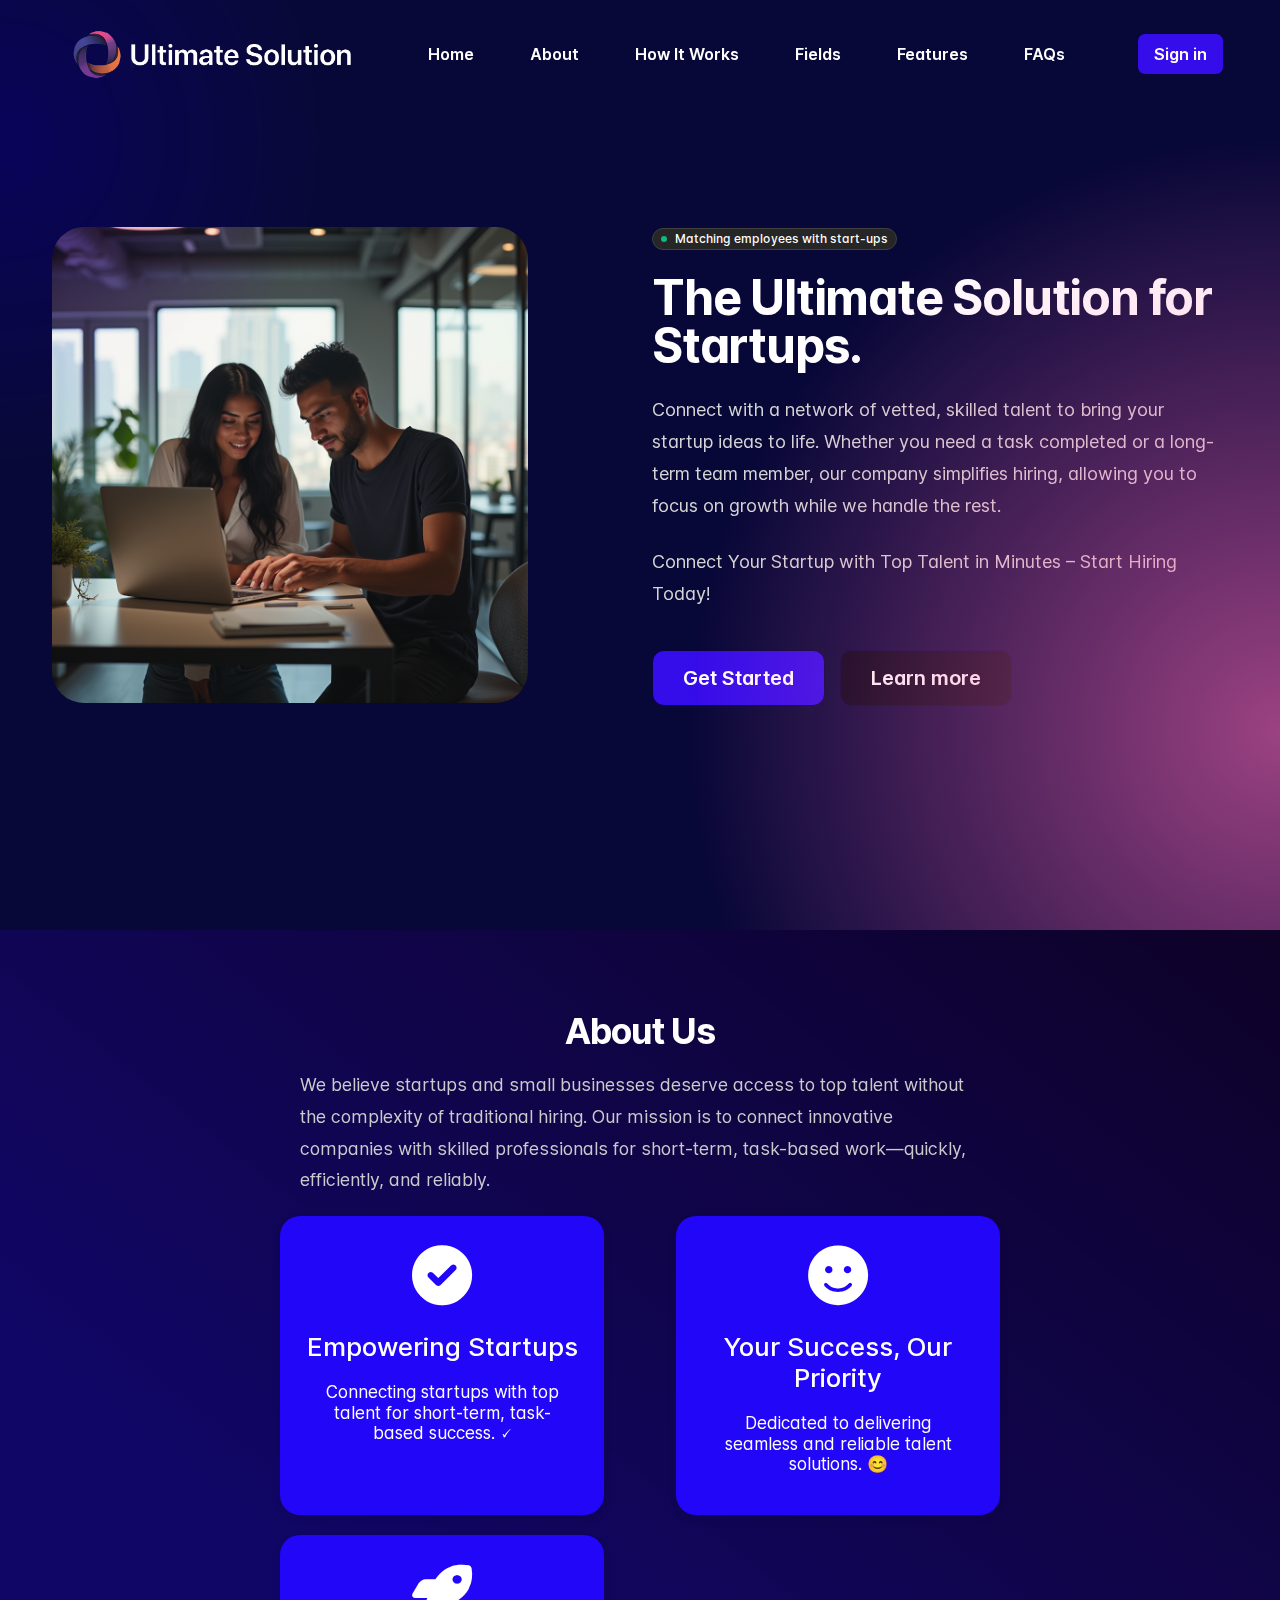
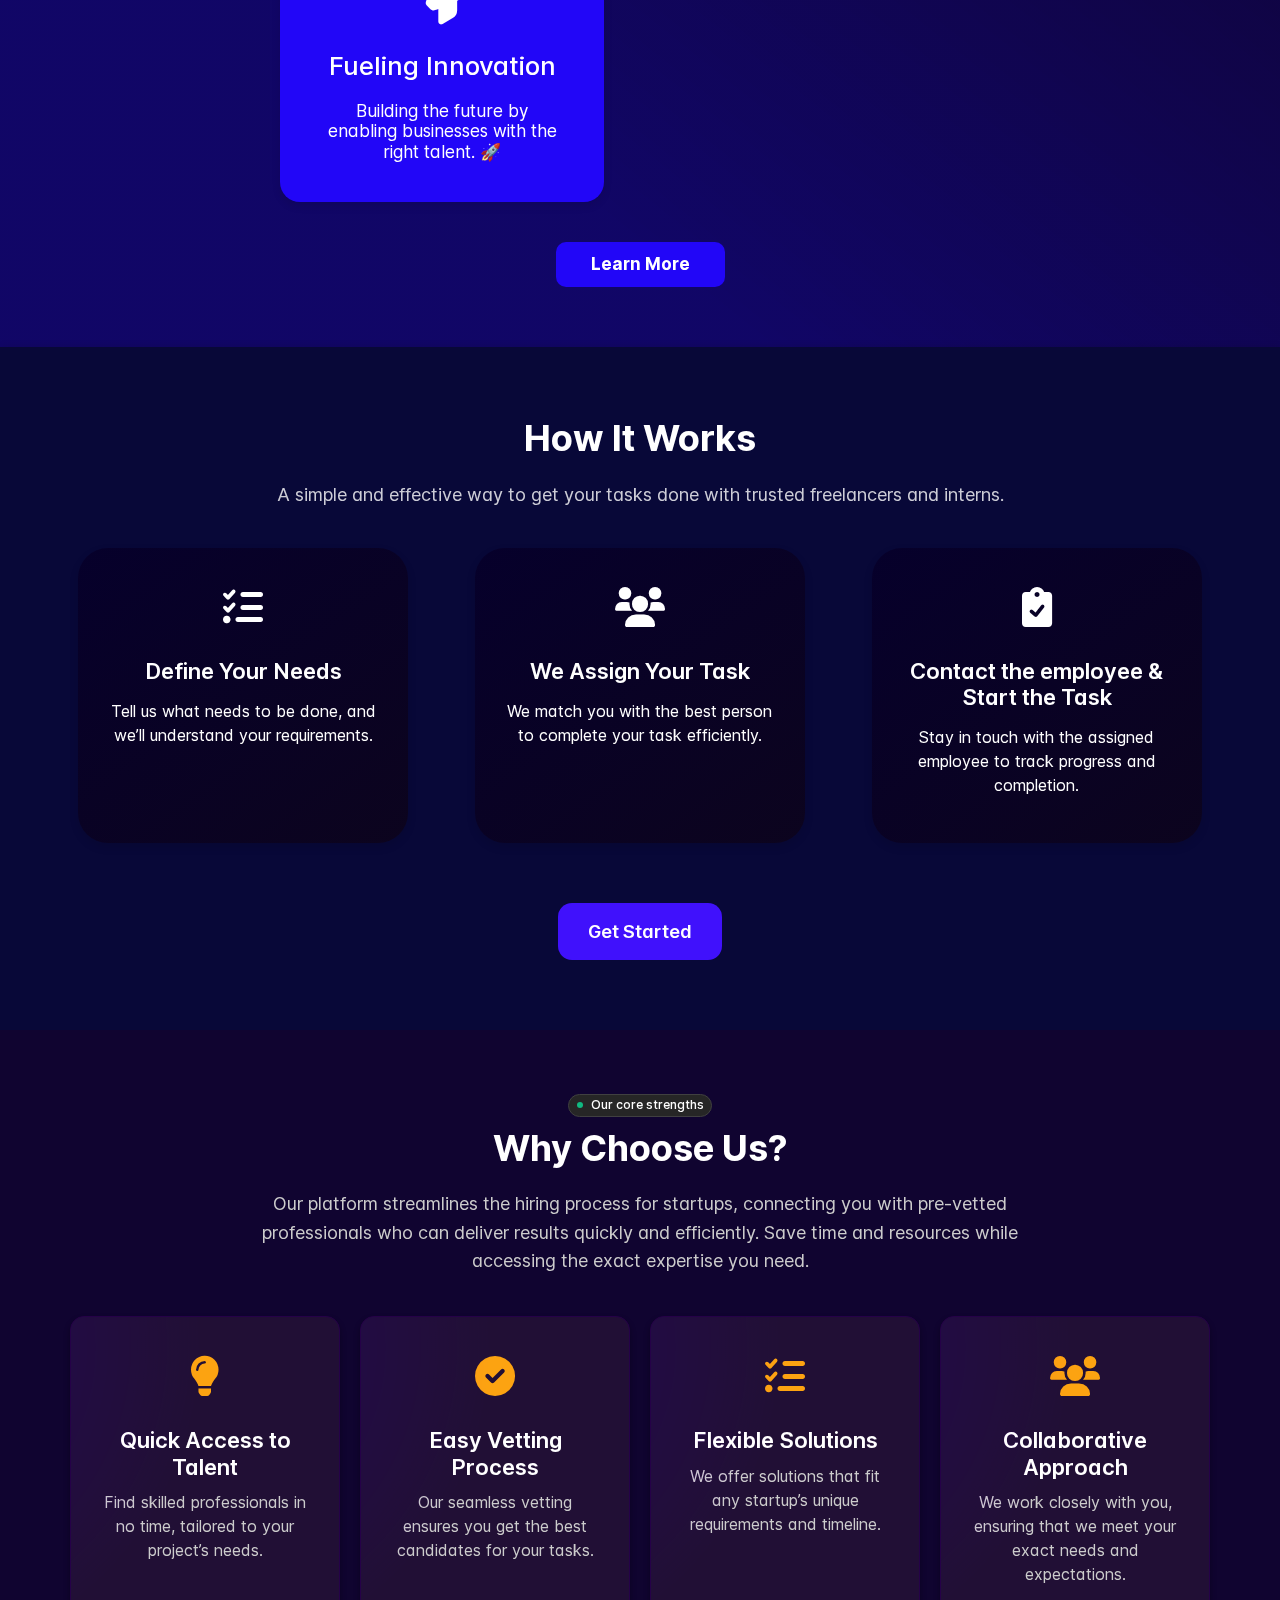
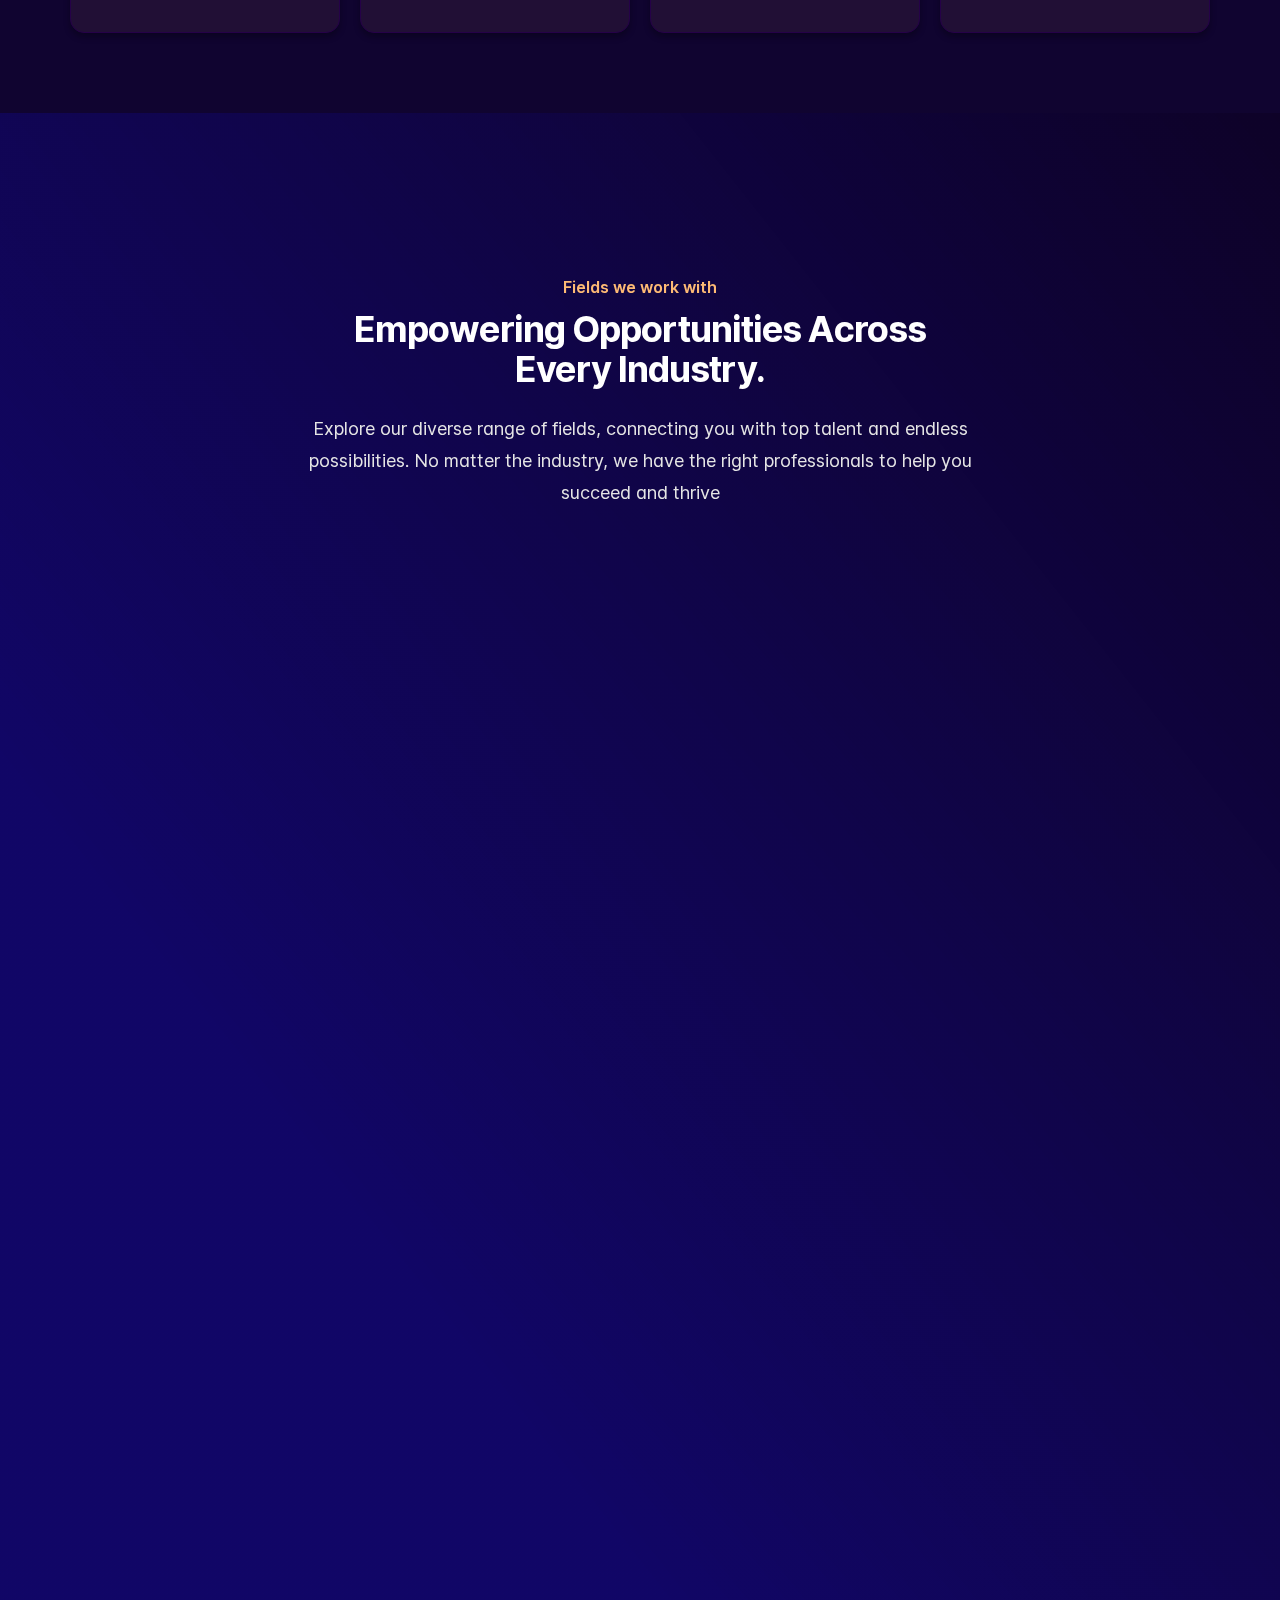
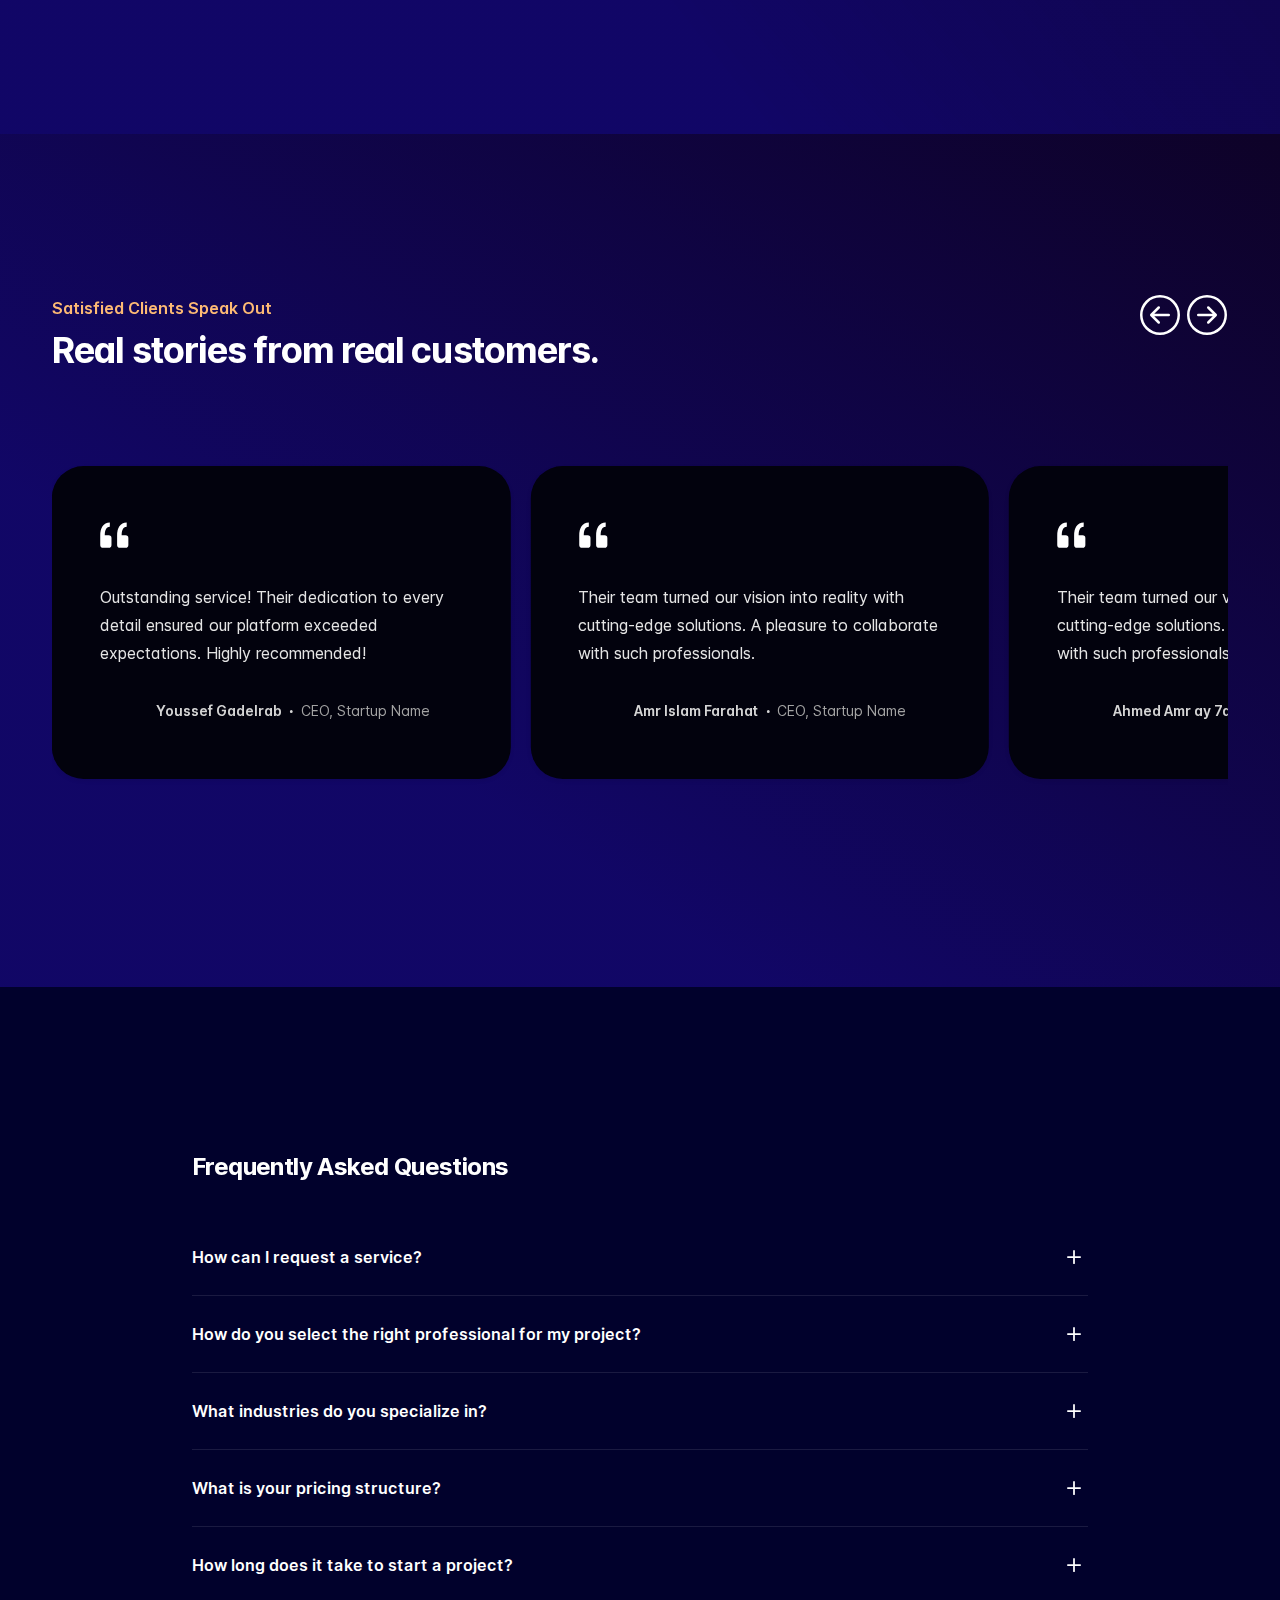
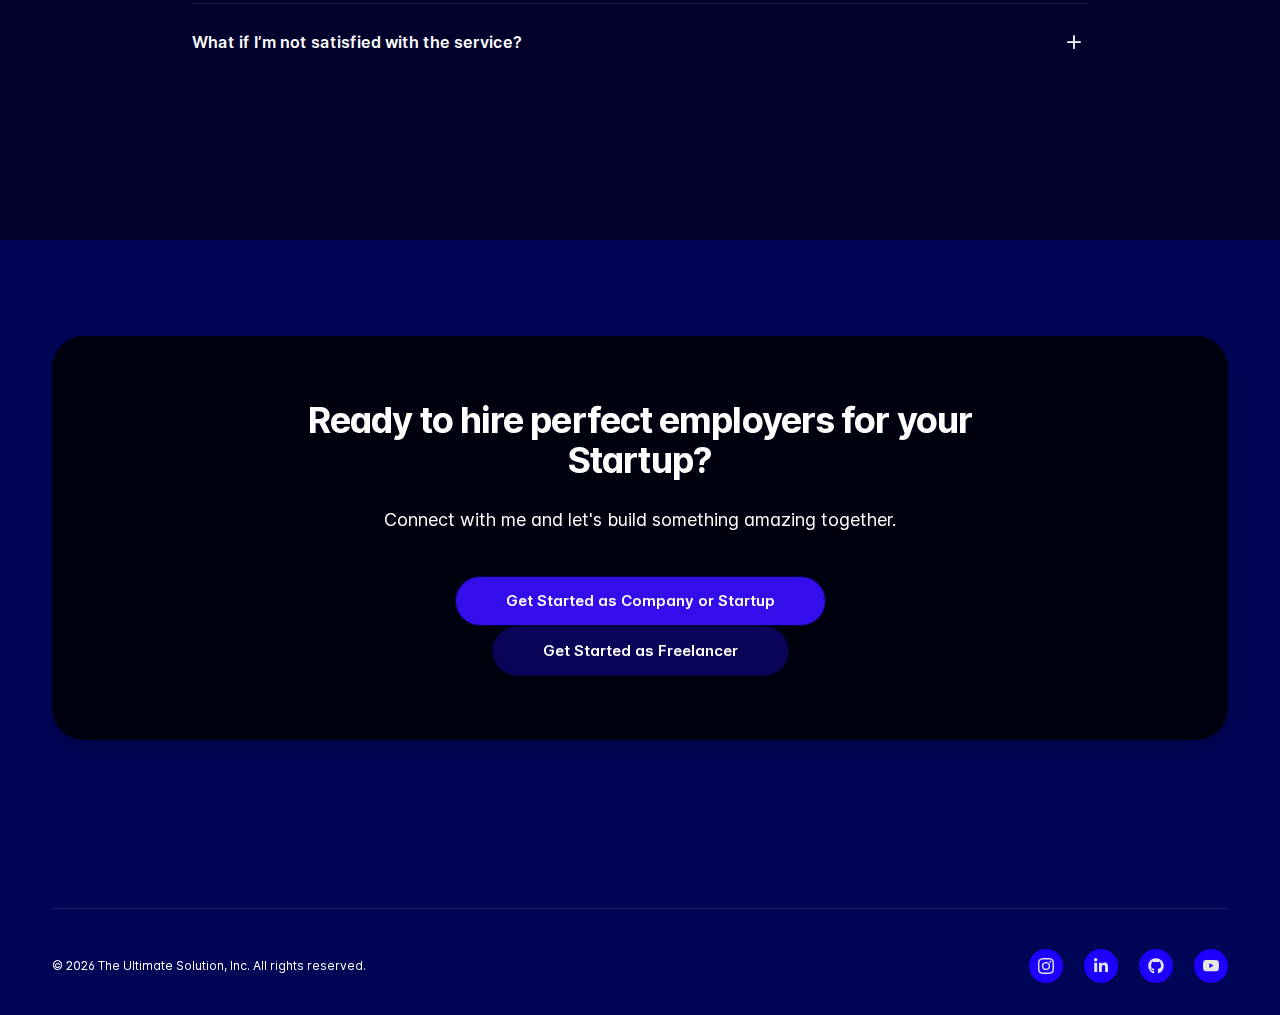
==== commit 61e90aa1: "Add files via upload" ====
--- a/index.html
+++ b/index.html
@@ -186,6 +186,8 @@
                             <p class="m-0 mt-4 text-lg leading-8 text-body-secondary" data-aos-delay="100" data-aos="fade" data-aos-duration="1000">
                                 Connect with a network of vetted, skilled talent to bring your startup ideas to life. Whether you need a task completed or a long-term team member, our company simplifies hiring, allowing you to focus on growth while we handle the rest.
                             </p>
+                            <p class="m-0 mt-4 text-lg leading-8 text-body-secondary" data-aos-delay="100" data-aos="fade" data-aos-duration="1000">
+                                Connect Your Startup with Top Talent in Minutes – Start Hiring Today! </p>
                             <div class="mt-4 pt-3" data-aos-delay="200" data-aos="fade" data-aos-duration="1000">
                                 <a style="border-radius: 12px; padding: 12px 30px;" href="#calltoaction" class="btn btn-lg btn-primary text-white text-lm fw-semibold">
                                     Get Started
@@ -199,8 +201,8 @@
 
                     <div class="col-12 col-xl-5" data-aos-delay="0" data-aos="fade" data-aos-duration="1000">
                         <div class="max-w-2xl mx-auto mx-xl-0">
-                            <div class="ratio" style="--bs-aspect-ratio: 76.66%;">
-                                <img src="./assets/img/bg/bg1.jpg" class="img-fluid object-fit-cover rounded-3 rounded-sm-4 rounded-xl-5" alt="Poeple talking">
+                            <div class="ratio" style="--bs-aspect-ratio: 100%;">
+                                <img src="./assets/img/bg/bg1.jpg" class="img-fluid rounded-3 rounded-sm-4 rounded-xl-5" alt="Poeple talking">
                             </div>
                         </div>
                     </div>
@@ -823,10 +825,14 @@
                             Connect with me and let's build something amazing together.
                         </p>
                         <div class="mt-4 pt-3 text-center">
-                            <a href="sign.html" class="btn btn-lg btn-primary text-white text-sm fw-semibold">
-                                Get Started
+                            <a style="padding: 14px 50px; border-radius: 50px; font-size: 15px" href="https://forms.gle/gi3cB4xJ4jfcw9nj9" class="btn btn-lg btn-primary text-white text-sm fw-semibold">
+                                Get Started as Company or Startup
                             </a>
-                        </div>
+                            <a style="padding: 14px 50px; border-radius: 50px; font-size: 15px; background-color: #0a0458" href="https://forms.gle/dCDAZkj9CNgrfsgR9" class="btn btn-lg btn-primary text-white text-sm fw-semibold">
+                                Get Started as Freelancer
+                            </a>
+                        </div>
+
                     </div>
                 </div>
             </div>
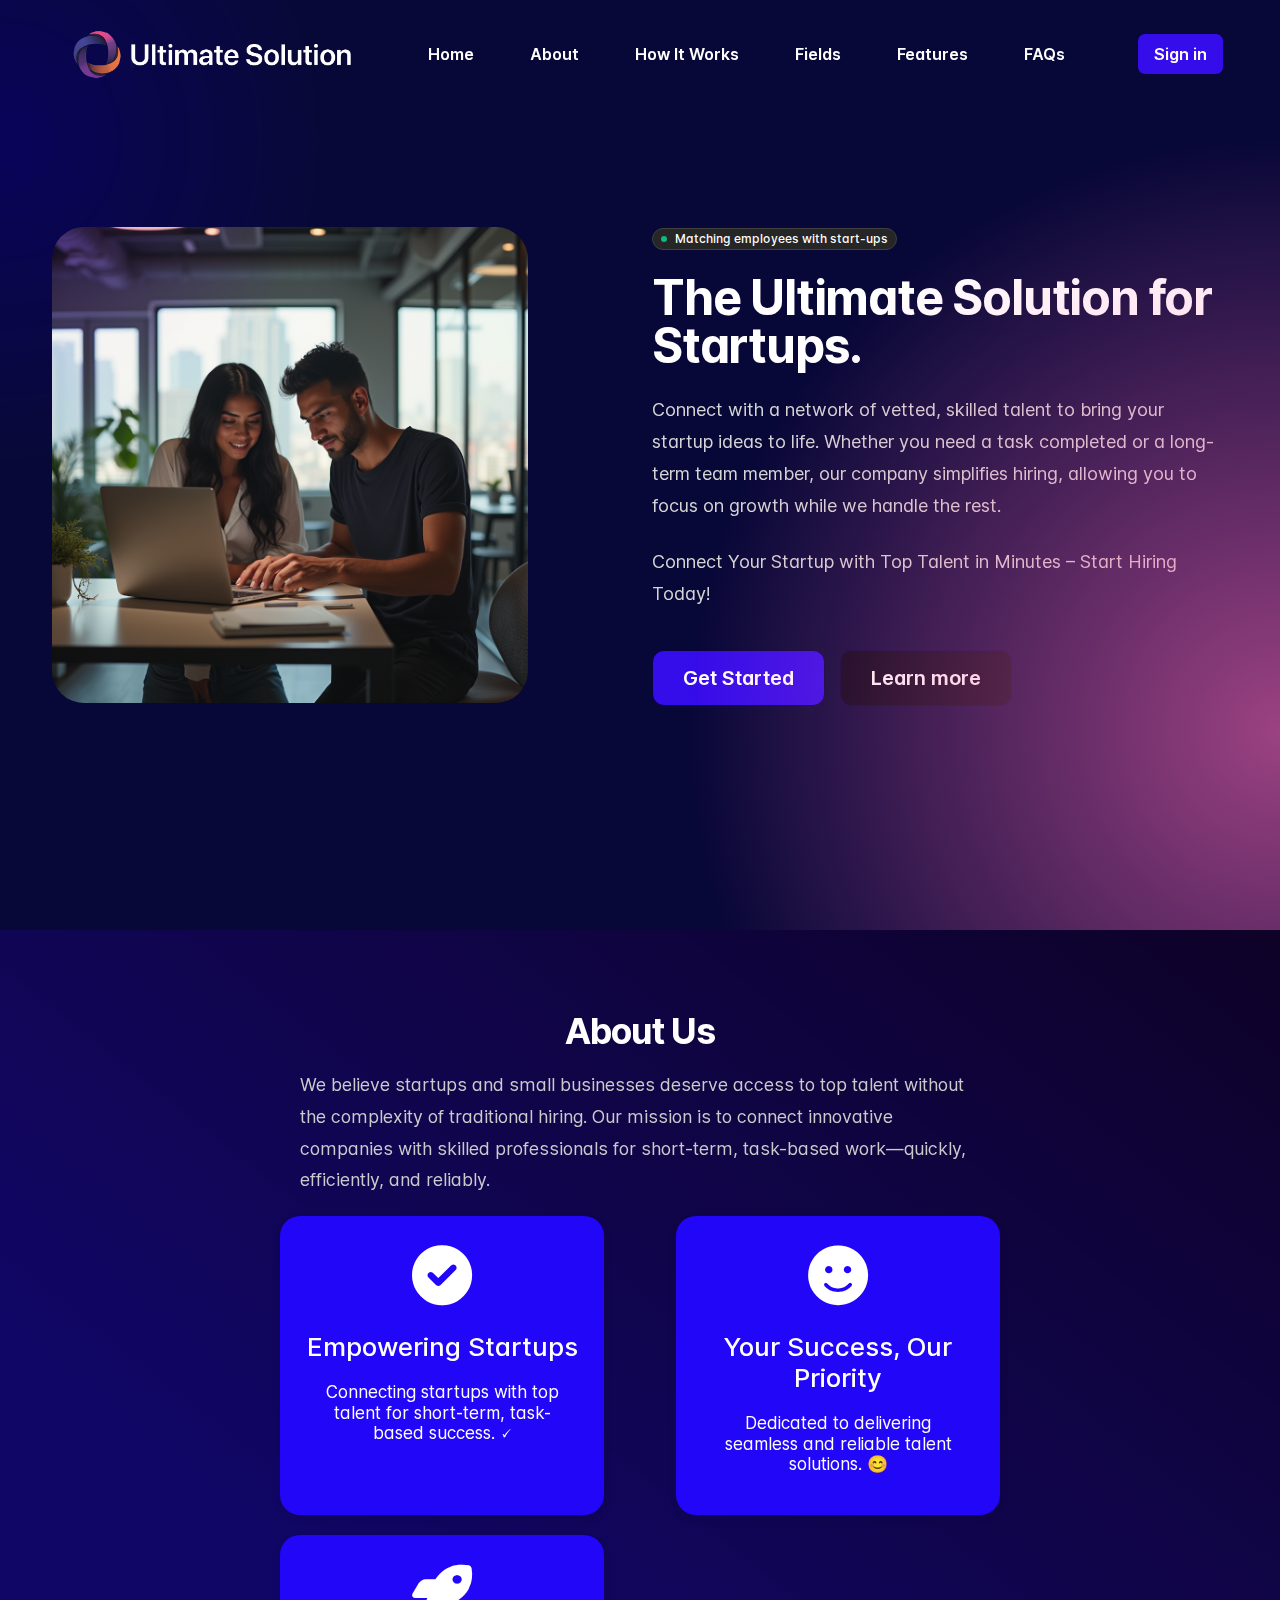
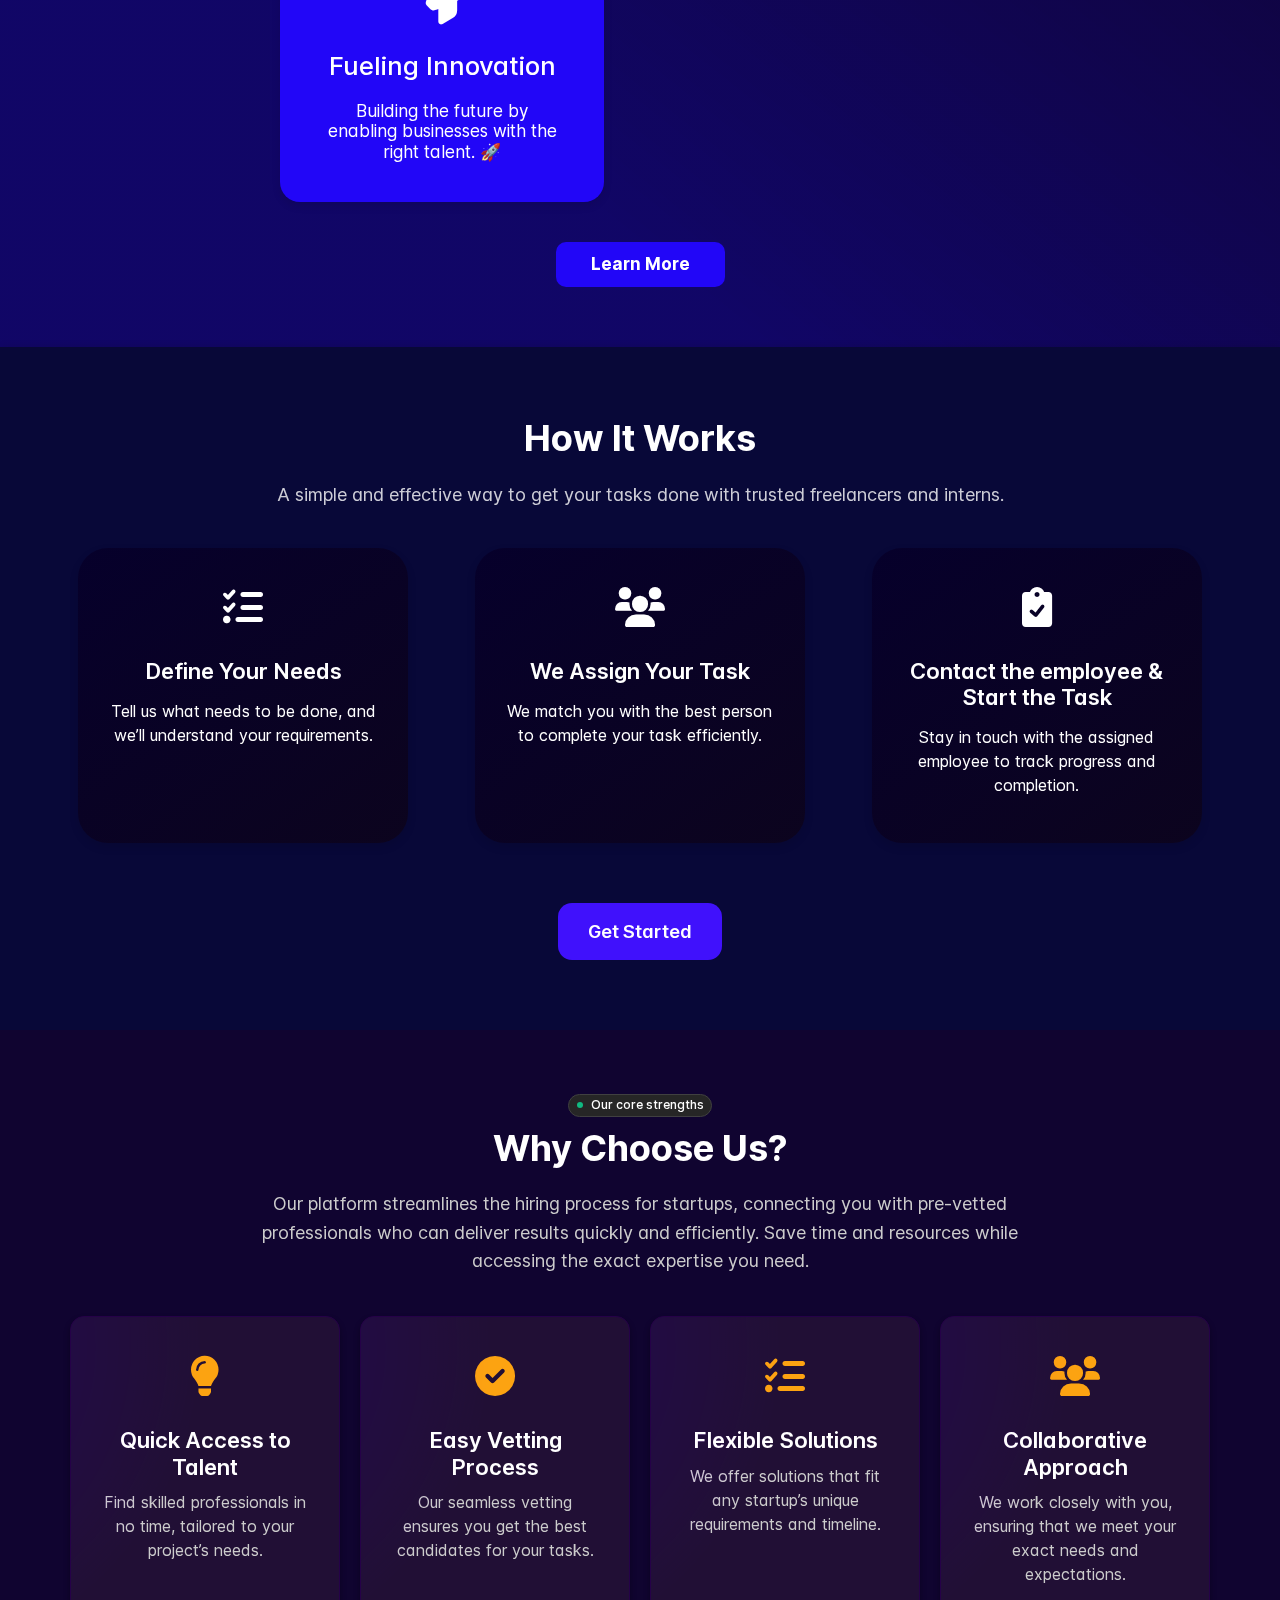
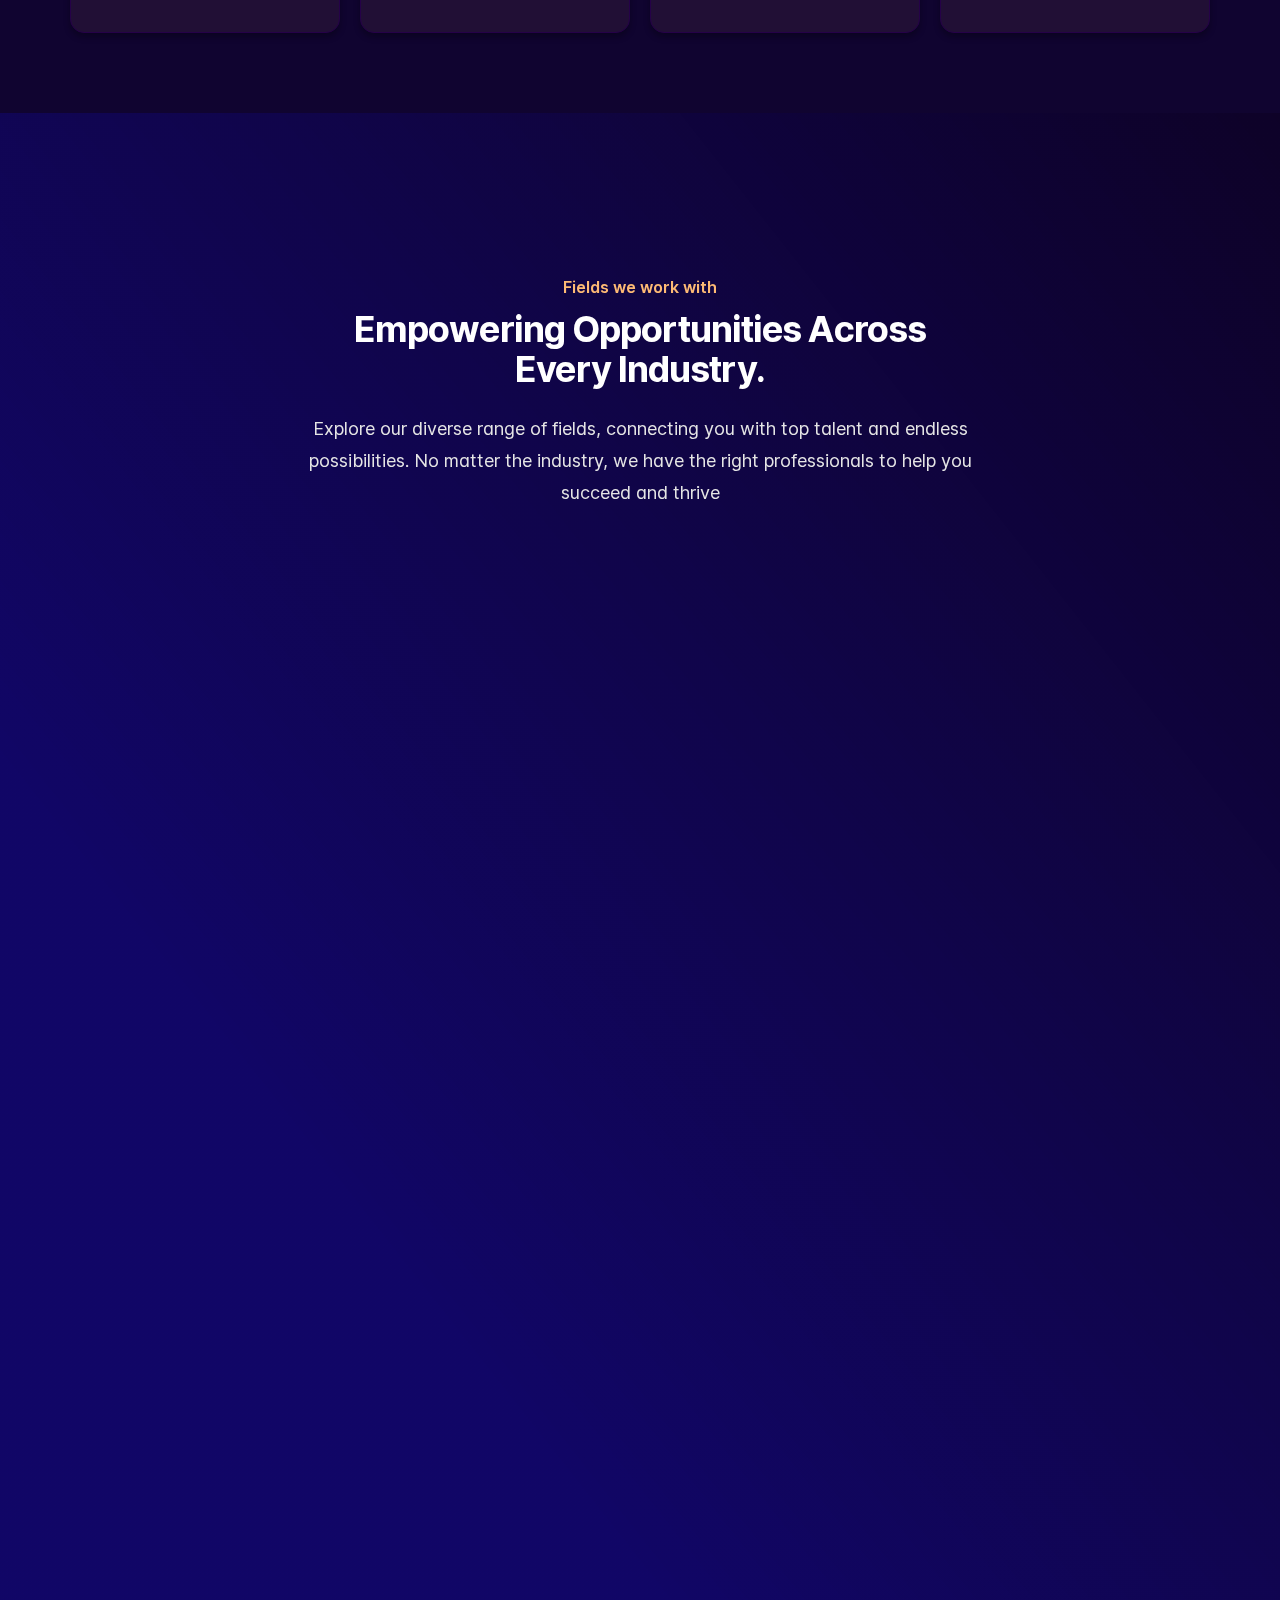
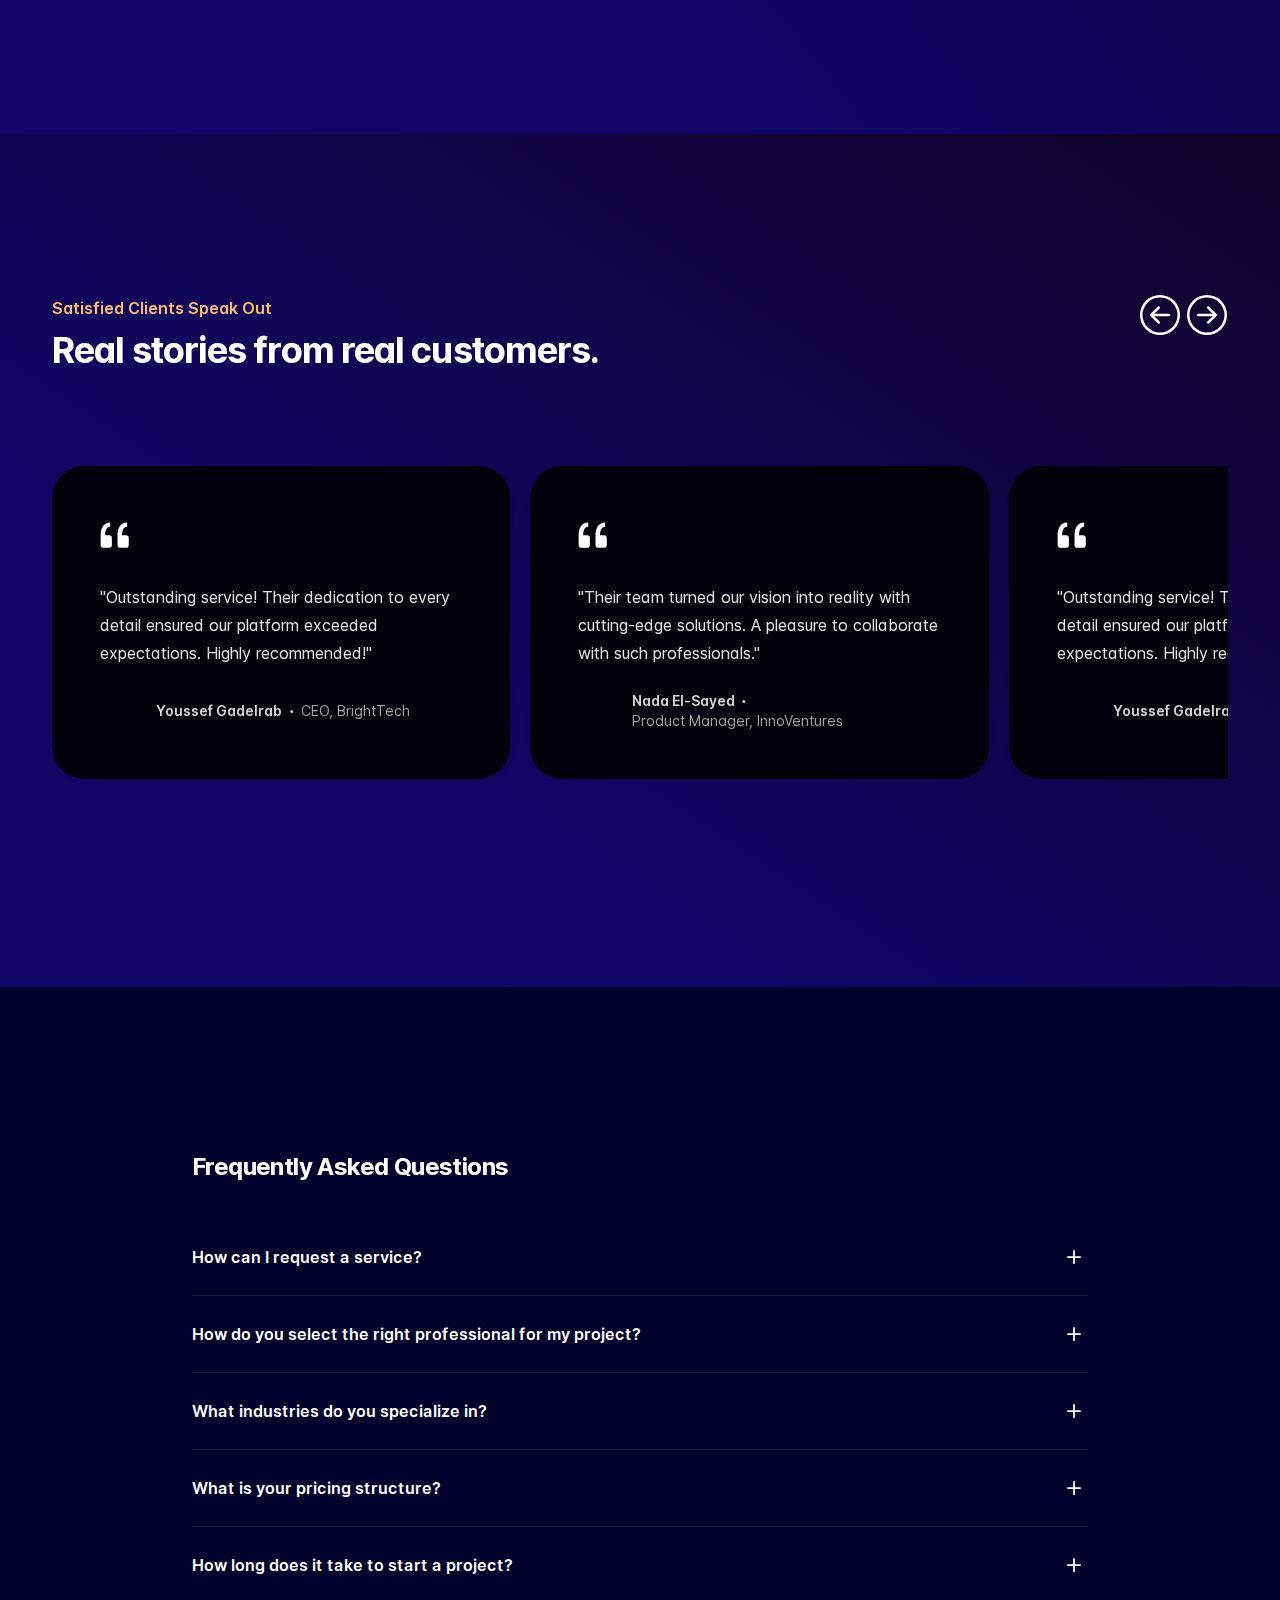
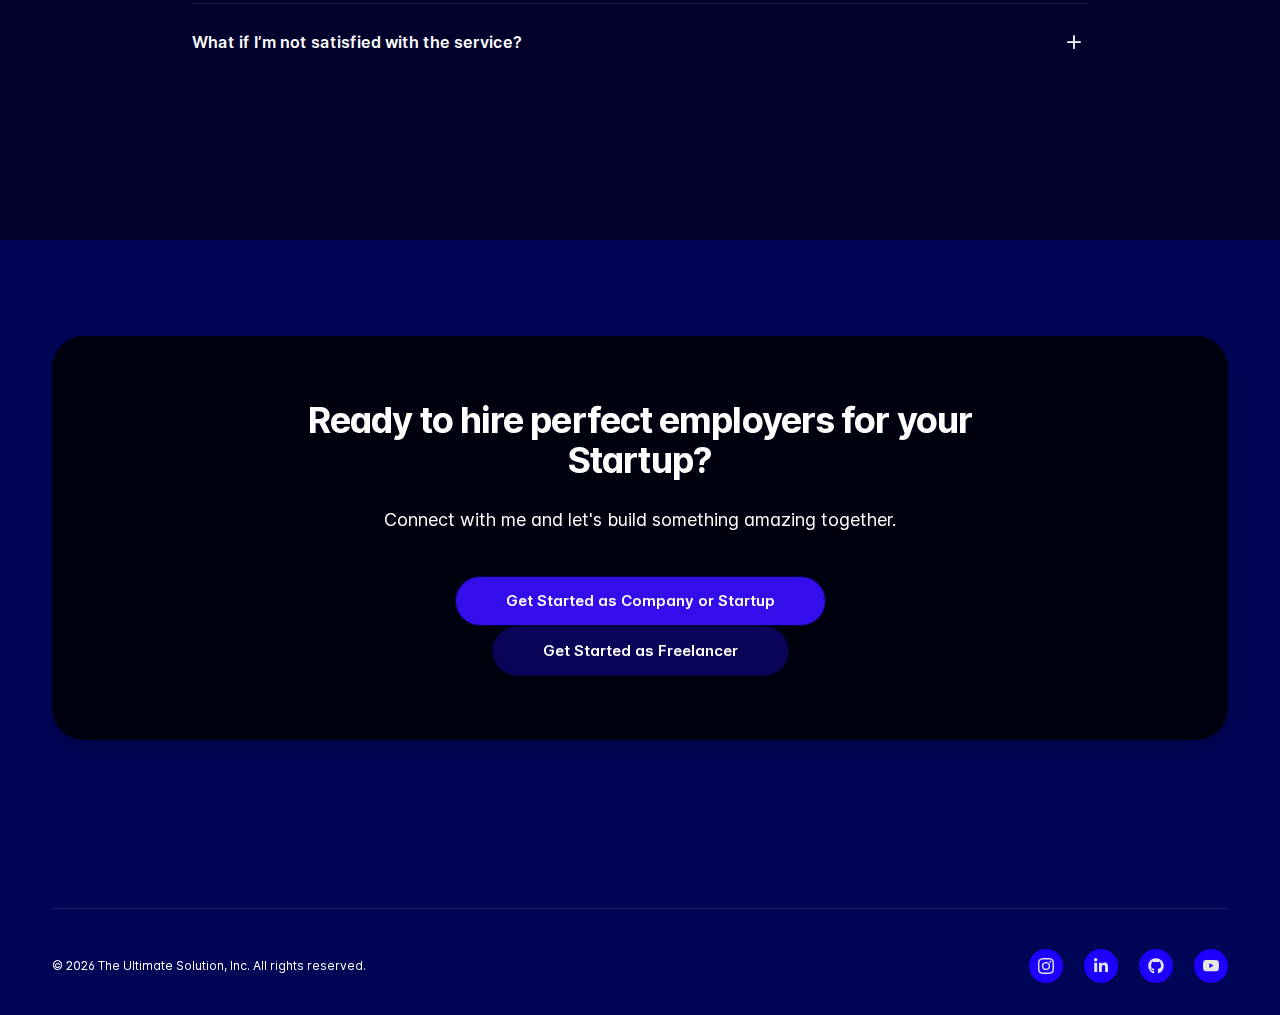
==== commit 2e5b3fd7: "Update index.html" ====
--- a/index.html
+++ b/index.html
@@ -596,116 +596,92 @@
 
 
     <!-- Testimonials -->
-    <div style="background: linear-gradient(to bottom left, rgb(14, 2, 40), rgba(25, 8, 64, 0.632) 70%), rgb(4, 4, 167);" class="overflow-hidden py-7 py-sm-8 py-xl-9 bg-body-tertiary">
-        <div class="container">
-            <div class="glide glideLowGap">
-                <div class="max-w-2xl mb-5">
-                    <h2 class="m-0 text-primary-emphasis text-base leading-7 fw-semibold">
-                        Satisfied Clients Speak Out
-                    </h2>
-                    <div class="m-0 mt-2 text-body-emphasis text-4xl tracking-tight fw-bold">
-                        Real stories from real customers.
-                    </div>
-                </div>
-
-                <div class="position-lg-absolute top-0 end-0">
-                    <div class="glide__arrows" data-glide-el="controls">
-                        <button class="glide__arrow glide__arrow--left btn text-body-emphasis p-0 rounded-circle rtl-flip" data-glide-dir="<">
-                            <svg xmlns="http://www.w3.org/2000/svg" width="40" height="40" fill="currentColor" class="bi bi-arrow-left-circle" viewBox="0 0 16 16"> <path fill-rule="evenodd" d="M1 8a7 7 0 1 0 14 0A7 7 0 0 0 1 8m15 0A8 8 0 1 1 0 8a8 8 0 0 1 16 0m-4.5-.5a.5.5 0 0 1 0 1H5.707l2.147 2.146a.5.5 0 0 1-.708.708l-3-3a.5.5 0 0 1 0-.708l3-3a.5.5 0 1 1 .708.708L5.707 7.5z"/> </svg>
-                        </button>
-                        <button class="glide__arrow glide__arrow--right btn text-body-emphasis p-0 rounded-circle rtl-flip" data-glide-dir=">">
-                            <svg xmlns="http://www.w3.org/2000/svg" width="40" height="40" fill="currentColor" class="bi bi-arrow-right-circle" viewBox="0 0 16 16"> <path fill-rule="evenodd" d="M1 8a7 7 0 1 0 14 0A7 7 0 0 0 1 8m15 0A8 8 0 1 1 0 8a8 8 0 0 1 16 0M4.5 7.5a.5.5 0 0 0 0 1h5.793l-2.147 2.146a.5.5 0 0 0 .708.708l3-3a.5.5 0 0 0 0-.708l-3-3a.5.5 0 1 0-.708.708L10.293 7.5z"/> </svg>
-                        </button>
-                    </div>
-                </div>
-
-                <div class="glide__track" data-glide-el="track">
-                    <ul class="glide__slides">
-                        <li class="glide__slide h-auto">
-                            <div class="h-100 py-5">
-                                <div style="background-color: rgb(2 2 13) !important" class="h-100 p-4 p-xl-5 bg-body d-flex flex-column rounded-3 rounded-sm-4 rounded-xl-5 shadow-sm">
-                                    <div class="text-body-emphasis">
-                                        <svg xmlns="http://www.w3.org/2000/svg" width="45" height="45" fill="currentColor" class="ms-n2 bi bi-quote rtl-flip" viewBox="0 0 16 16"> 
-                                            <path d="M12 12a1 1 0 0 0 1-1V8.558a1 1 0 0 0-1-1h-1.388q0-.527.062-1.054.093-.558.31-.992t.559-.683q.34-.279.868-.279V3q-.868 0-1.52.372a3.3 3.3 0 0 0-1.085.992 4.9 4.9 0 0 0-.62 1.458A7.7 7.7 0 0 0 9 7.558V11a1 1 0 0 0 1 1zm-6 0a1 1 0 0 0 1-1V8.558a1 1 0 0 0-1-1H4.612q0-.527.062-1.054.094-.558.31-.992.217-.434.559-.683.34-.279.868-.279V3q-.868 0-1.52.372a3.3 3.3 0 0 0-1.085.992 4.9 4.9 0 0 0-.62 1.458A7.7 7.7 0 0 0 3 7.558V11a1 1 0 0 0 1 1z"/>
+<div style="background: linear-gradient(to bottom left, rgb(14, 2, 40), rgba(25, 8, 64, 0.632) 70%), rgb(4, 4, 167);" class="overflow-hidden py-7 py-sm-8 py-xl-9 bg-body-tertiary">
+    <div class="container">
+        <div class="glide glideLowGap">
+            <div class="max-w-2xl mb-5">
+                <h2 class="m-0 text-primary-emphasis text-base leading-7 fw-semibold">
+                    Satisfied Clients Speak Out
+                </h2>
+                <div class="m-0 mt-2 text-body-emphasis text-4xl tracking-tight fw-bold">
+                    Real stories from real customers.
+                </div>
+            </div>
+
+            <div class="position-lg-absolute top-0 end-0">
+                <div class="glide__arrows" data-glide-el="controls">
+                    <button class="glide__arrow glide__arrow--left btn text-body-emphasis p-0 rounded-circle rtl-flip" data-glide-dir="<">
+                        <svg xmlns="http://www.w3.org/2000/svg" width="40" height="40" fill="currentColor" class="bi bi-arrow-left-circle" viewBox="0 0 16 16"> 
+                            <path fill-rule="evenodd" d="M1 8a7 7 0 1 0 14 0A7 7 0 0 0 1 8m15 0A8 8 0 1 1 0 8a8 8 0 0 1 16 0m-4.5-.5a.5.5 0 0 1 0 1H5.707l2.147 2.146a.5.5 0 0 1-.708.708l-3-3a.5.5 0 0 1 0-.708l3-3a.5.5 0 1 1 .708.708L5.707 7.5z"/>
+                        </svg>
+                    </button>
+                    <button class="glide__arrow glide__arrow--right btn text-body-emphasis p-0 rounded-circle rtl-flip" data-glide-dir=">">
+                        <svg xmlns="http://www.w3.org/2000/svg" width="40" height="40" fill="currentColor" class="bi bi-arrow-right-circle" viewBox="0 0 16 16"> 
+                            <path fill-rule="evenodd" d="M1 8a7 7 0 1 0 14 0A7 7 0 0 0 1 8m15 0A8 8 0 1 1 0 8a8 8 0 0 1 16 0M4.5 7.5a.5.5 0 0 0 0 1h5.793l-2.147 2.146a.5.5 0 0 0 .708.708l3-3a.5.5 0 0 0 0-.708l-3-3a.5.5 0 1 0-.708.708L10.293 7.5z"/>
+                        </svg>
+                    </button>
+                </div>
+            </div>
+
+            <div class="glide__track" data-glide-el="track">
+                <ul class="glide__slides">
+                    <li class="glide__slide h-auto">
+                        <div class="h-100 py-5">
+                            <div style="background-color: rgb(2 2 13) !important" class="h-100 p-4 p-xl-5 bg-body d-flex flex-column rounded-3 rounded-sm-4 rounded-xl-5 shadow-sm">
+                                <div class="text-body-emphasis">
+                                    <svg xmlns="http://www.w3.org/2000/svg" width="45" height="45" fill="currentColor" class="ms-n2 bi bi-quote rtl-flip" viewBox="0 0 16 16"> 
+                                        <path d="M12 12a1 1 0 0 0 1-1V8.558a1 1 0 0 0-1-1h-1.388q0-.527.062-1.054.093-.558.31-.992t.559-.683q.34-.279.868-.279V3q-.868 0-1.52.372a3.3 3.3 0 0 0-1.085.992 4.9 4.9 0 0 0-.62 1.458A7.7 7.7 0 0 0 9 7.558V11a1 1 0 0 0 1 1zm-6 0a1 1 0 0 0 1-1V8.558a1 1 0 0 0-1-1H4.612q0-.527.062-1.054.094-.558.31-.992.217-.434.559-.683.34-.279.868-.279V3q-.868 0-1.52.372a3.3 3.3 0 0 0-1.085.992 4.9 4.9 0 0 0-.62 1.458A7.7 7.7 0 0 0 3 7.558V11a1 1 0 0 0 1 1z"/>
+                                    </svg>
+                                </div>
+                    
+                                <p class="text-body text-base leading-7 my-4">
+                                    "Outstanding service! Their dedication to every detail ensured our platform exceeded expectations. Highly recommended!"
+                                </p>
+                                <div class="d-flex align-items-center column-gap-3 mt-auto">
+                                    <img src="https://dummyimage.com/500x500/000/fff" height="40" width="40" class="img-fluid rounded-circle" alt="Client image" loading="lazy">
+                                    <div class="d-flex flex-wrap align-items-center text-sm">
+                                        <div class="text-body-secondary fw-semibold">Youssef Gadelrab</div>
+                                        <svg viewBox="0 0 2 2" width="3" height="3" aria-hidden="true" class="mx-2 text-body-secondary" fill="currentColor">
+                                            <circle cx="1" cy="1" r="1" />
                                         </svg>
-                                    </div>
-                        
-                                    <p class="text-body text-base leading-7 my-4">
-                                        Outstanding service! Their dedication to every detail ensured our platform exceeded expectations. Highly recommended!
-                                    </p>
-                        
-                                    <div class="d-flex align-items-center column-gap-3 mt-auto">
-                                        <img src="https://dummyimage.com/500x500/000/fff" height="40" width="40" class="img-fluid rounded-circle" alt="this is an image" loading="lazy">
-                                        <div class="d-flex flex-wrap align-items-center text-sm">
-                                            <div class="text-body-secondary fw-semibold">Youssef Gadelrab</div>
-                                            <svg viewBox="0 0 2 2" width="3" height="3" aria-hidden="true" class="mx-2 text-body-secondary" fill="currentColor">
-                                                <circle cx="1" cy="1" r="1" />
-                                            </svg>
-                                            <div class="text-body-tertiary">CEO, Startup Name</div>
-                                        </div>
+                                        <div class="text-body-tertiary">CEO, BrightTech</div>
                                     </div>
                                 </div>
                             </div>
-                        </li>
-                        
-                        <li class="glide__slide h-auto">
-                            <div class="h-100 py-5">
-                                <div style="background-color: rgb(2 2 13) !important" class="h-100 p-4 p-xl-5 bg-body d-flex flex-column rounded-3 rounded-sm-4 rounded-xl-5 shadow-sm">
-                                    <div class="text-body-emphasis">
-                                        <svg xmlns="http://www.w3.org/2000/svg" width="45" height="45" fill="currentColor" class="ms-n2 bi bi-quote rtl-flip" viewBox="0 0 16 16"> 
-                                            <path d="M12 12a1 1 0 0 0 1-1V8.558a1 1 0 0 0-1-1h-1.388q0-.527.062-1.054.093-.558.31-.992t.559-.683q.34-.279.868-.279V3q-.868 0-1.52.372a3.3 3.3 0 0 0-1.085.992 4.9 4.9 0 0 0-.62 1.458A7.7 7.7 0 0 0 9 7.558V11a1 1 0 0 0 1 1zm-6 0a1 1 0 0 0 1-1V8.558a1 1 0 0 0-1-1H4.612q0-.527.062-1.054.094-.558.31-.992.217-.434.559-.683.34-.279.868-.279V3q-.868 0-1.52.372a3.3 3.3 0 0 0-1.085.992 4.9 4.9 0 0 0-.62 1.458A7.7 7.7 0 0 0 3 7.558V11a1 1 0 0 0 1 1z"/>
+                        </div>
+                    </li>
+                    <li class="glide__slide h-auto">
+                        <div class="h-100 py-5">
+                            <div style="background-color: rgb(2 2 13) !important" class="h-100 p-4 p-xl-5 bg-body d-flex flex-column rounded-3 rounded-sm-4 rounded-xl-5 shadow-sm">
+                                <div class="text-body-emphasis">
+                                    <svg xmlns="http://www.w3.org/2000/svg" width="45" height="45" fill="currentColor" class="ms-n2 bi bi-quote rtl-flip" viewBox="0 0 16 16"> 
+                                        <path d="M12 12a1 1 0 0 0 1-1V8.558a1 1 0 0 0-1-1h-1.388q0-.527.062-1.054.093-.558.31-.992t.559-.683q.34-.279.868-.279V3q-.868 0-1.52.372a3.3 3.3 0 0 0-1.085.992 4.9 4.9 0 0 0-.62 1.458A7.7 7.7 0 0 0 9 7.558V11a1 1 0 0 0 1 1zm-6 0a1 1 0 0 0 1-1V8.558a1 1 0 0 0-1-1H4.612q0-.527.062-1.054.094-.558.31-.992.217-.434.559-.683.34-.279.868-.279V3q-.868 0-1.52.372a3.3 3.3 0 0 0-1.085.992 4.9 4.9 0 0 0-.62 1.458A7.7 7.7 0 0 0 3 7.558V11a1 1 0 0 0 1 1z"/>
+                                    </svg>
+                                </div>
+                    
+                                <p class="text-body text-base leading-7 my-4">
+                                    "Their team turned our vision into reality with cutting-edge solutions. A pleasure to collaborate with such professionals."
+                                </p>
+                                <div class="d-flex align-items-center column-gap-3 mt-auto">
+                                    <img src="https://dummyimage.com/500x500/000/fff" height="40" width="40" class="img-fluid rounded-circle" alt="Client image" loading="lazy">
+                                    <div class="d-flex flex-wrap align-items-center text-sm">
+                                        <div class="text-body-secondary fw-semibold">Nada El-Sayed</div>
+                                        <svg viewBox="0 0 2 2" width="3" height="3" aria-hidden="true" class="mx-2 text-body-secondary" fill="currentColor">
+                                            <circle cx="1" cy="1" r="1" />
                                         </svg>
-                                    </div>
-                        
-                                    <p class="text-body text-base leading-7 my-4">
-                                        Their team turned our vision into reality with cutting-edge solutions. A pleasure to collaborate with such professionals.
-                                    </p>
-                        
-                                    <div class="d-flex align-items-center column-gap-3 mt-auto">
-                                        <img src="https://dummyimage.com/500x500/000/fff" height="40" width="40" class="img-fluid rounded-circle" alt="this is an image" loading="lazy">
-                                        <div class="d-flex flex-wrap align-items-center text-sm">
-                                            <div class="text-body-secondary fw-semibold">Amr Islam Farahat</div>
-                                            <svg viewBox="0 0 2 2" width="3" height="3" aria-hidden="true" class="mx-2 text-body-secondary" fill="currentColor">
-                                                <circle cx="1" cy="1" r="1" />
-                                            </svg>
-                                            <div class="text-body-tertiary">CEO, Startup Name</div>
-                                        </div>
+                                        <div class="text-body-tertiary">Product Manager, InnoVentures</div>
                                     </div>
                                 </div>
                             </div>
-                        </li>
-                        <li class="glide__slide h-auto">
-                            <div class="h-100 py-5">
-                                <div style="background-color: rgb(2 2 13) !important" class="h-100 p-4 p-xl-5 bg-body d-flex flex-column rounded-3 rounded-sm-4 rounded-xl-5 shadow-sm">
-                                    <div class="text-body-emphasis">
-                                        <svg xmlns="http://www.w3.org/2000/svg" width="45" height="45" fill="currentColor" class="ms-n2 bi bi-quote rtl-flip" viewBox="0 0 16 16"> 
-                                            <path d="M12 12a1 1 0 0 0 1-1V8.558a1 1 0 0 0-1-1h-1.388q0-.527.062-1.054.093-.558.31-.992t.559-.683q.34-.279.868-.279V3q-.868 0-1.52.372a3.3 3.3 0 0 0-1.085.992 4.9 4.9 0 0 0-.62 1.458A7.7 7.7 0 0 0 9 7.558V11a1 1 0 0 0 1 1zm-6 0a1 1 0 0 0 1-1V8.558a1 1 0 0 0-1-1H4.612q0-.527.062-1.054.094-.558.31-.992.217-.434.559-.683.34-.279.868-.279V3q-.868 0-1.52.372a3.3 3.3 0 0 0-1.085.992 4.9 4.9 0 0 0-.62 1.458A7.7 7.7 0 0 0 3 7.558V11a1 1 0 0 0 1 1z"/>
-                                        </svg>
-                                    </div>
-                        
-                                    <p class="text-body text-base leading-7 my-4">
-                                        Their team turned our vision into reality with cutting-edge solutions. A pleasure to collaborate with such professionals.
-                                    </p>
-                        
-                                    <div class="d-flex align-items-center column-gap-3 mt-auto">
-                                        <img src="https://dummyimage.com/500x500/000/fff" height="40" width="40" class="img-fluid rounded-circle" alt="this is an image" loading="lazy">
-                                        <div class="d-flex flex-wrap align-items-center text-sm">
-                                            <div class="text-body-secondary fw-semibold">Ahmed Amr ay 7aga<br></div>
-                                            <svg viewBox="0 0 2 2" width="3" height="3" aria-hidden="true" class="mx-2 text-body-secondary" fill="currentColor">
-                                                <circle cx="1" cy="1" r="1" />
-                                            </svg>
-                                            <div class="text-body-tertiary">CEO, Startup Name</div>
-                                        </div>
-                                    </div>
-                                </div>
-                            </div>
-                        </li>
-                                             
-                    </ul>
-                </div>
+                        </div>
+                    </li>
+                    <!-- Add more slides here if needed -->
+                </ul>
             </div>
         </div>
     </div>
+</div>
+
 
 <!-- FAQs -->
 <div style="background-color: rgb(1 1 44);" id="faqs" class="overflow-hidden py-7 py-sm-8 py-xl-9">
@@ -933,4 +909,4 @@
     </script>
 
 </body>
-</html>+</html>
--- a/assets/css/style.css
+++ b/assets/css/style.css
@@ -776,6 +776,13 @@
   }
 }
 
+.calltoactionBtn {
+  padding: 14px 50px !important; 
+  border-radius: 50px; 
+  font-size: 15px;
+  margin-bottom: 0px;
+}
+
 /* Tablets (Landscape and Portrait) */
 @media (max-width: 1024px) {
   .planItem__container {
@@ -794,6 +801,10 @@
   .plansHero__subtitle {
     font-size: 16px;
   }
+  .calltoactionBtn {
+    margin-bottom: 10px;
+
+  }
 }
 
 /* Small Devices (Large Phones) */
@@ -822,6 +833,10 @@
     font-size: 12px;
     padding: 8px 16px;
   }
+  .calltoactionBtn {
+    padding: 10px 20px !important;
+    margin-bottom: 10px;
+  }
 }
 
 /* Extra Small Devices (Phones) */
@@ -856,3 +871,9 @@
     padding: 3px 10px;
   }
 }
+
+
+@media (max-width: 320px) {
+  .calltoactionBtn {
+    padding: 0px;
+  }}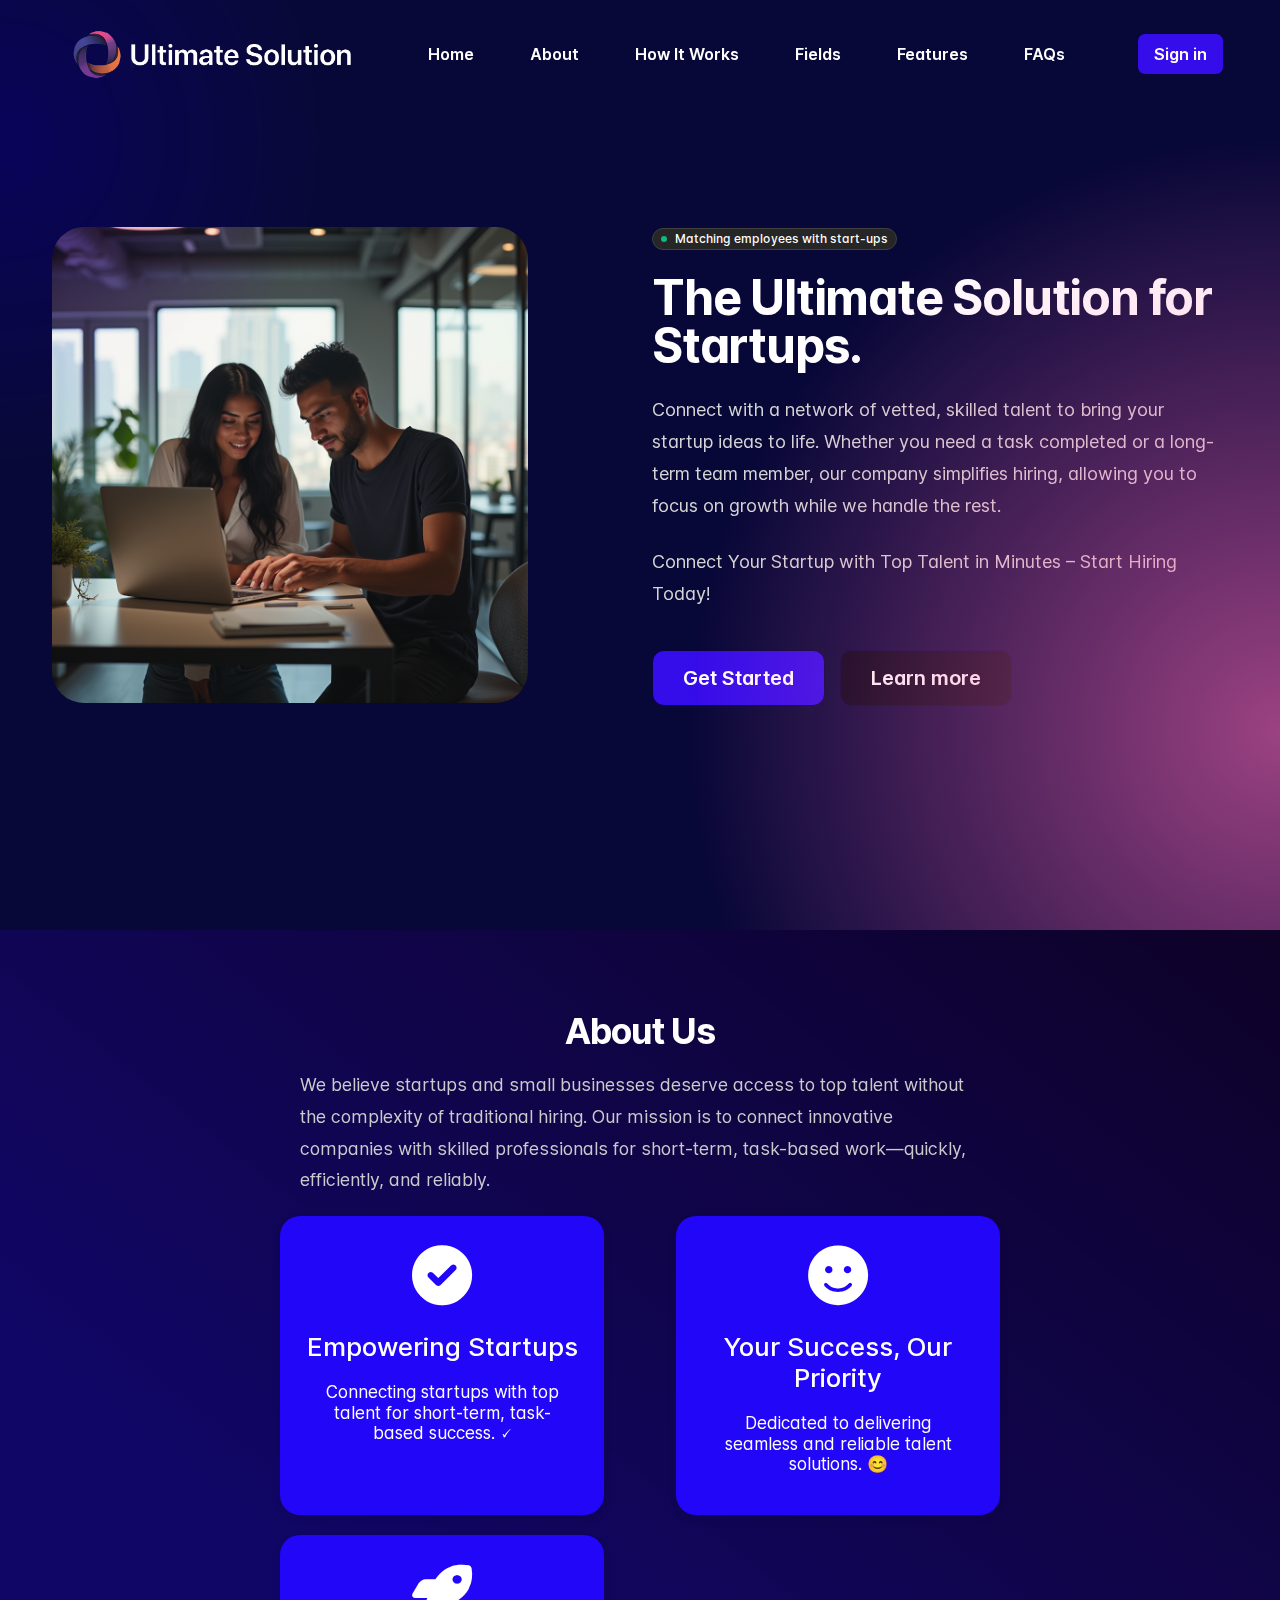
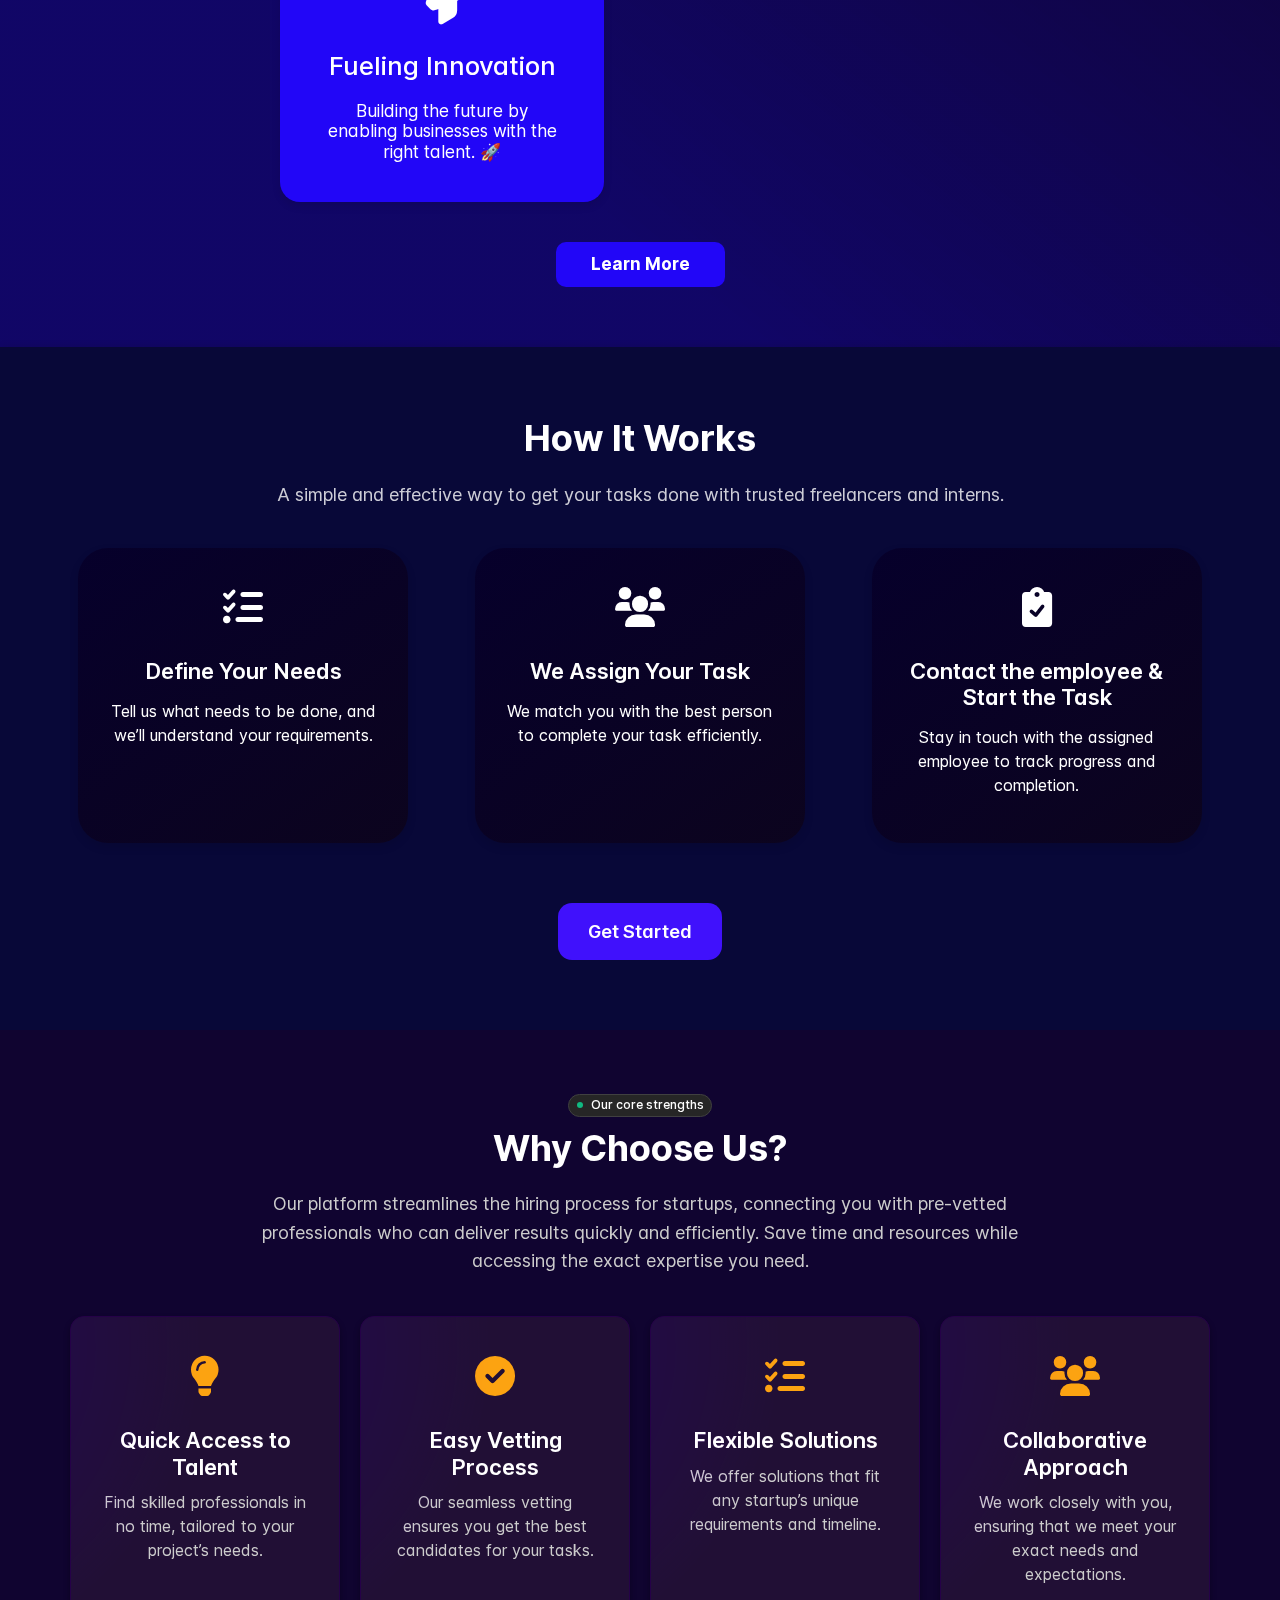
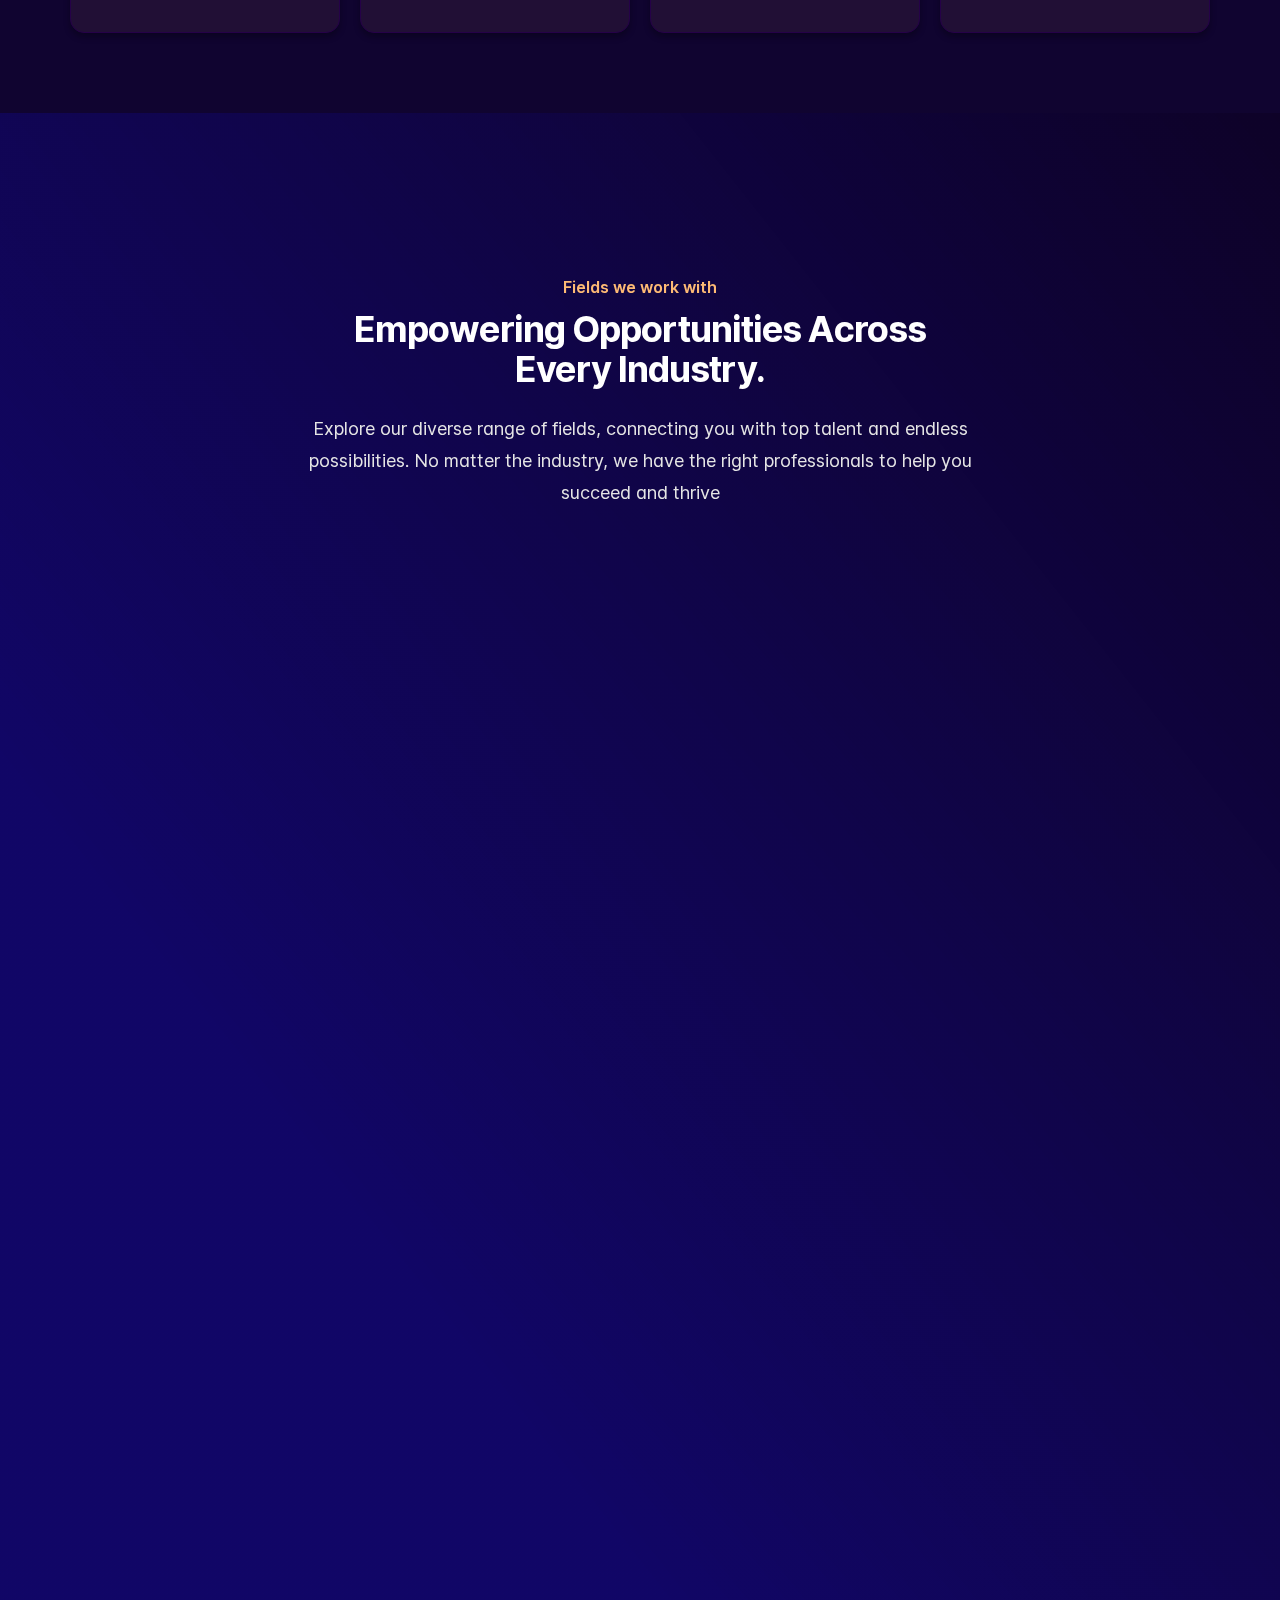
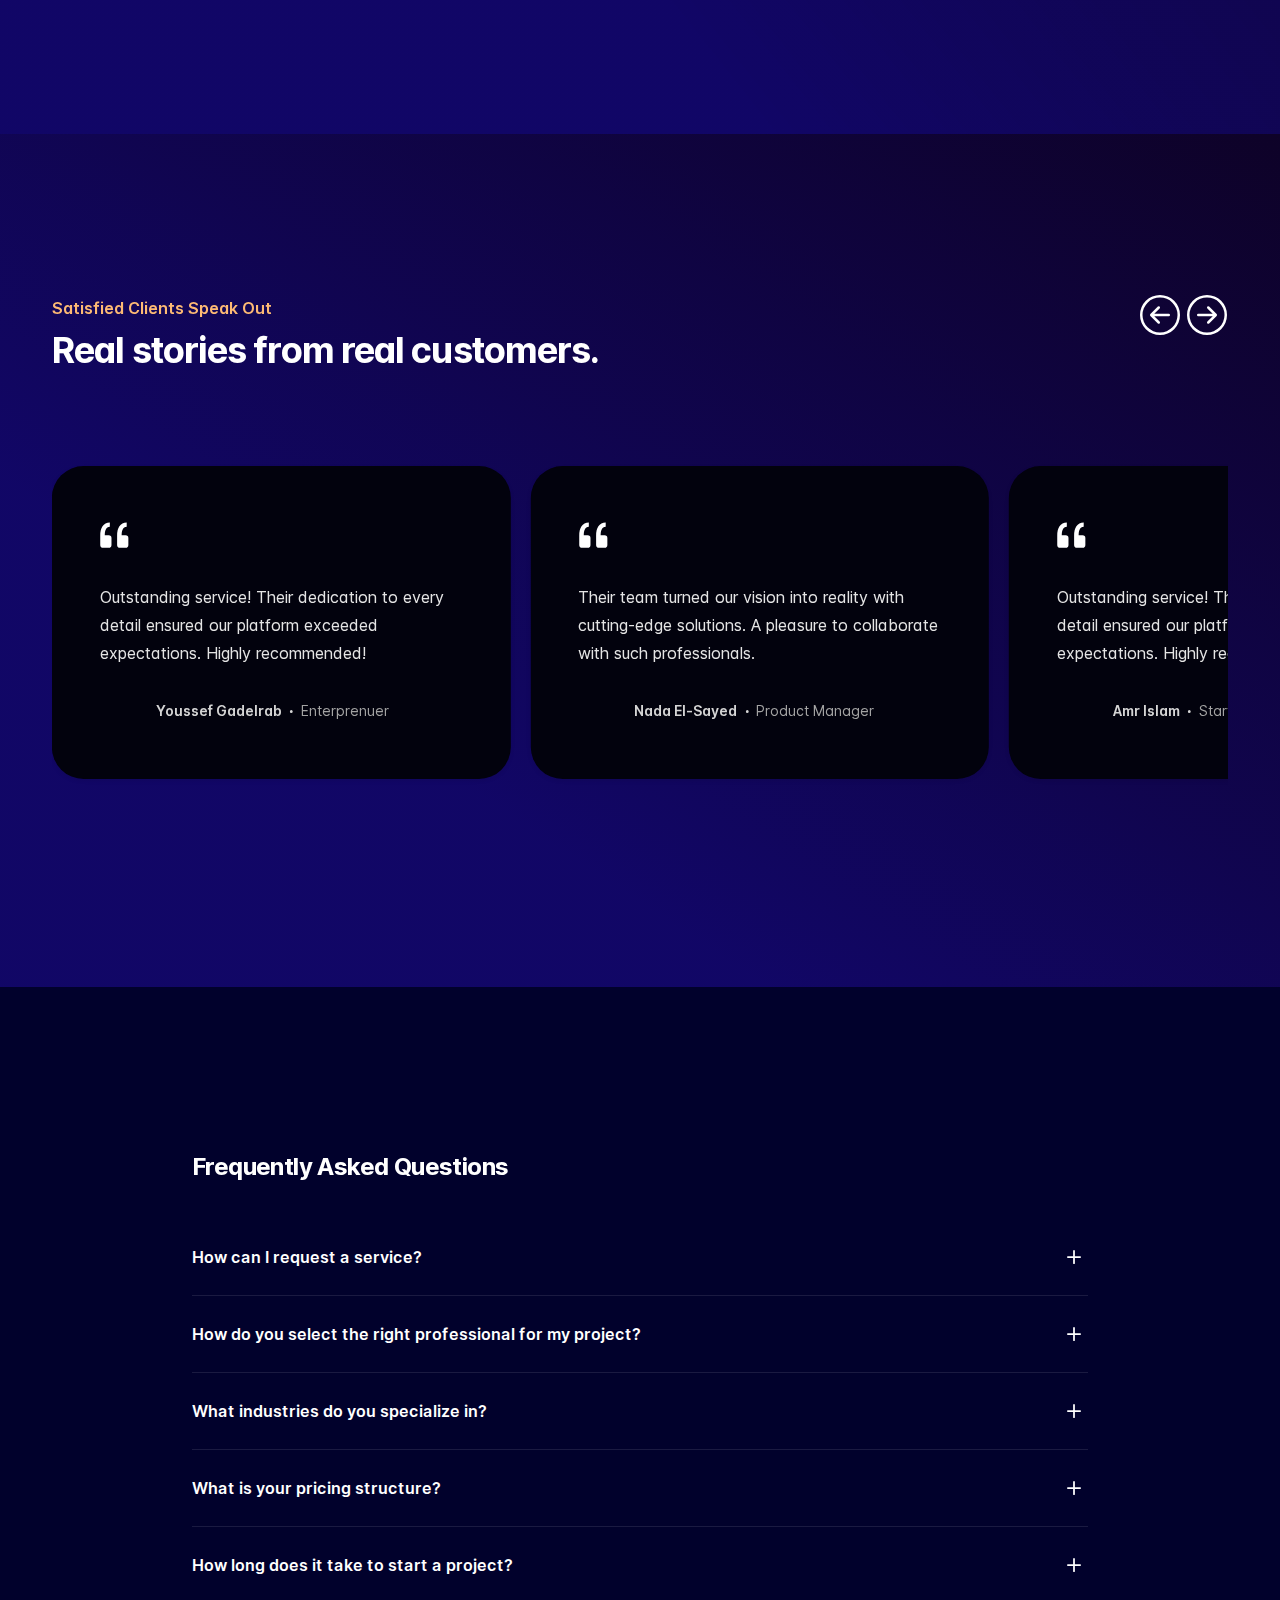
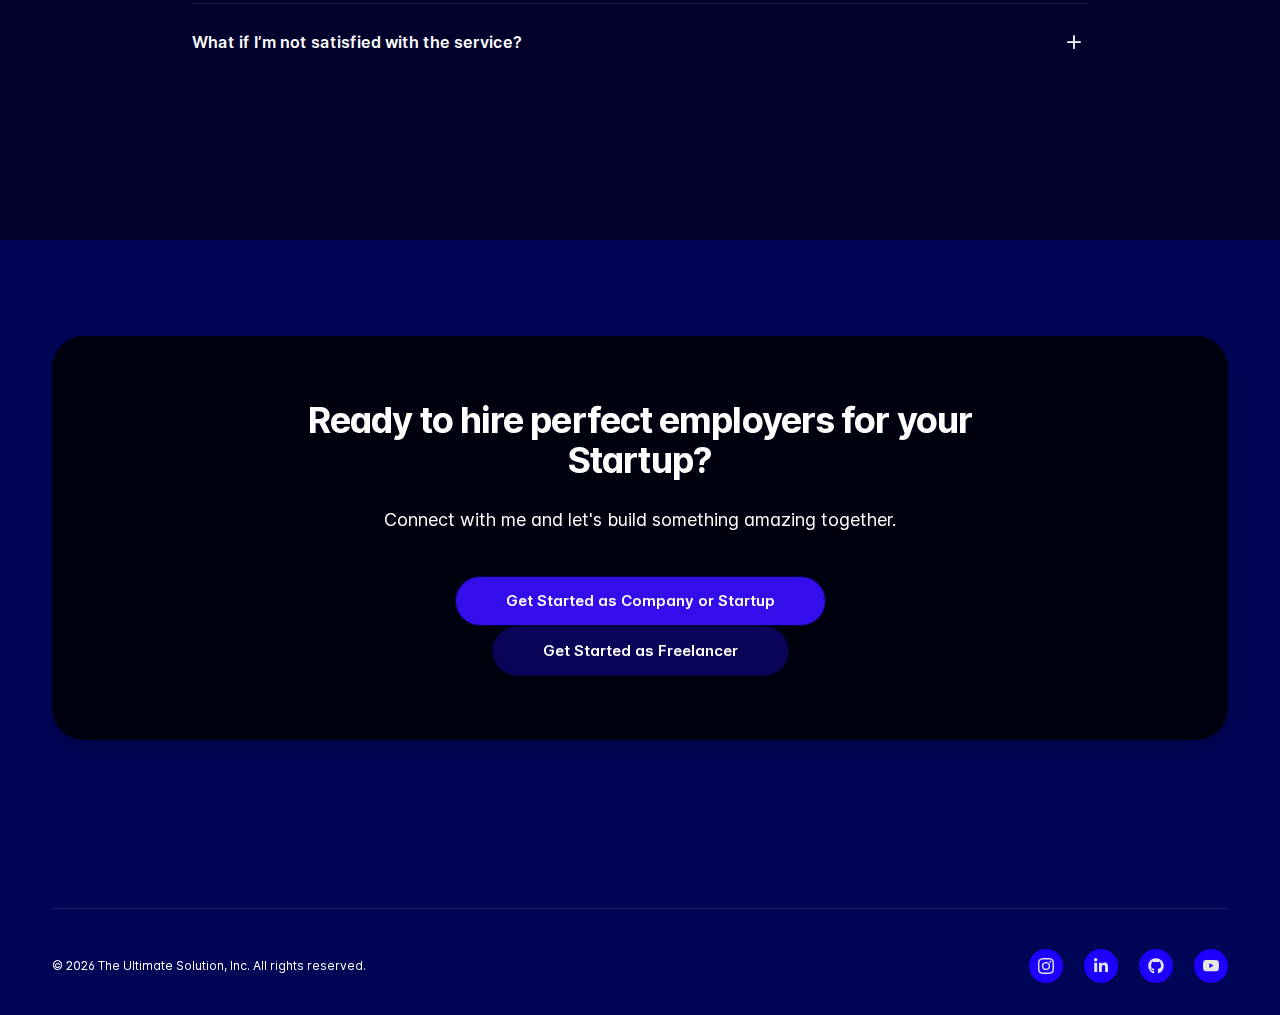
==== commit 958d4538: "Update index.html" ====
--- a/index.html
+++ b/index.html
@@ -635,7 +635,7 @@
                                 </div>
                     
                                 <p class="text-body text-base leading-7 my-4">
-                                    "Outstanding service! Their dedication to every detail ensured our platform exceeded expectations. Highly recommended!"
+                                    Outstanding service! Their dedication to every detail ensured our platform exceeded expectations. Highly recommended!
                                 </p>
                                 <div class="d-flex align-items-center column-gap-3 mt-auto">
                                     <img src="https://dummyimage.com/500x500/000/fff" height="40" width="40" class="img-fluid rounded-circle" alt="Client image" loading="lazy">
@@ -644,7 +644,7 @@
                                         <svg viewBox="0 0 2 2" width="3" height="3" aria-hidden="true" class="mx-2 text-body-secondary" fill="currentColor">
                                             <circle cx="1" cy="1" r="1" />
                                         </svg>
-                                        <div class="text-body-tertiary">CEO, BrightTech</div>
+                                        <div class="text-body-tertiary">Enterprenuer</div>
                                     </div>
                                 </div>
                             </div>
@@ -660,7 +660,7 @@
                                 </div>
                     
                                 <p class="text-body text-base leading-7 my-4">
-                                    "Their team turned our vision into reality with cutting-edge solutions. A pleasure to collaborate with such professionals."
+                                    Their team turned our vision into reality with cutting-edge solutions. A pleasure to collaborate with such professionals.
                                 </p>
                                 <div class="d-flex align-items-center column-gap-3 mt-auto">
                                     <img src="https://dummyimage.com/500x500/000/fff" height="40" width="40" class="img-fluid rounded-circle" alt="Client image" loading="lazy">
@@ -669,7 +669,32 @@
                                         <svg viewBox="0 0 2 2" width="3" height="3" aria-hidden="true" class="mx-2 text-body-secondary" fill="currentColor">
                                             <circle cx="1" cy="1" r="1" />
                                         </svg>
-                                        <div class="text-body-tertiary">Product Manager, InnoVentures</div>
+                                        <div class="text-body-tertiary">Product Manager</div>
+                                    </div>
+                                </div>
+                            </div>
+                        </div>
+                    </li>
+		    <li class="glide__slide h-auto">
+                        <div class="h-100 py-5">
+                            <div style="background-color: rgb(2 2 13) !important" class="h-100 p-4 p-xl-5 bg-body d-flex flex-column rounded-3 rounded-sm-4 rounded-xl-5 shadow-sm">
+                                <div class="text-body-emphasis">
+                                    <svg xmlns="http://www.w3.org/2000/svg" width="45" height="45" fill="currentColor" class="ms-n2 bi bi-quote rtl-flip" viewBox="0 0 16 16"> 
+                                        <path d="M12 12a1 1 0 0 0 1-1V8.558a1 1 0 0 0-1-1h-1.388q0-.527.062-1.054.093-.558.31-.992t.559-.683q.34-.279.868-.279V3q-.868 0-1.52.372a3.3 3.3 0 0 0-1.085.992 4.9 4.9 0 0 0-.62 1.458A7.7 7.7 0 0 0 9 7.558V11a1 1 0 0 0 1 1zm-6 0a1 1 0 0 0 1-1V8.558a1 1 0 0 0-1-1H4.612q0-.527.062-1.054.094-.558.31-.992.217-.434.559-.683.34-.279.868-.279V3q-.868 0-1.52.372a3.3 3.3 0 0 0-1.085.992 4.9 4.9 0 0 0-.62 1.458A7.7 7.7 0 0 0 3 7.558V11a1 1 0 0 0 1 1z"/>
+                                    </svg>
+                                </div>
+                    
+                                <p class="text-body text-base leading-7 my-4">
+                                    Outstanding service! Their dedication to every detail ensured our platform exceeded expectations. Highly recommended!
+                                </p>
+                                <div class="d-flex align-items-center column-gap-3 mt-auto">
+                                    <img src="https://dummyimage.com/500x500/000/fff" height="40" width="40" class="img-fluid rounded-circle" alt="Client image" loading="lazy">
+                                    <div class="d-flex flex-wrap align-items-center text-sm">
+                                        <div class="text-body-secondary fw-semibold">Amr Islam</div>
+                                        <svg viewBox="0 0 2 2" width="3" height="3" aria-hidden="true" class="mx-2 text-body-secondary" fill="currentColor">
+                                            <circle cx="1" cy="1" r="1" />
+                                        </svg>
+                                        <div class="text-body-tertiary">Startup Owner</div>
                                     </div>
                                 </div>
                             </div>
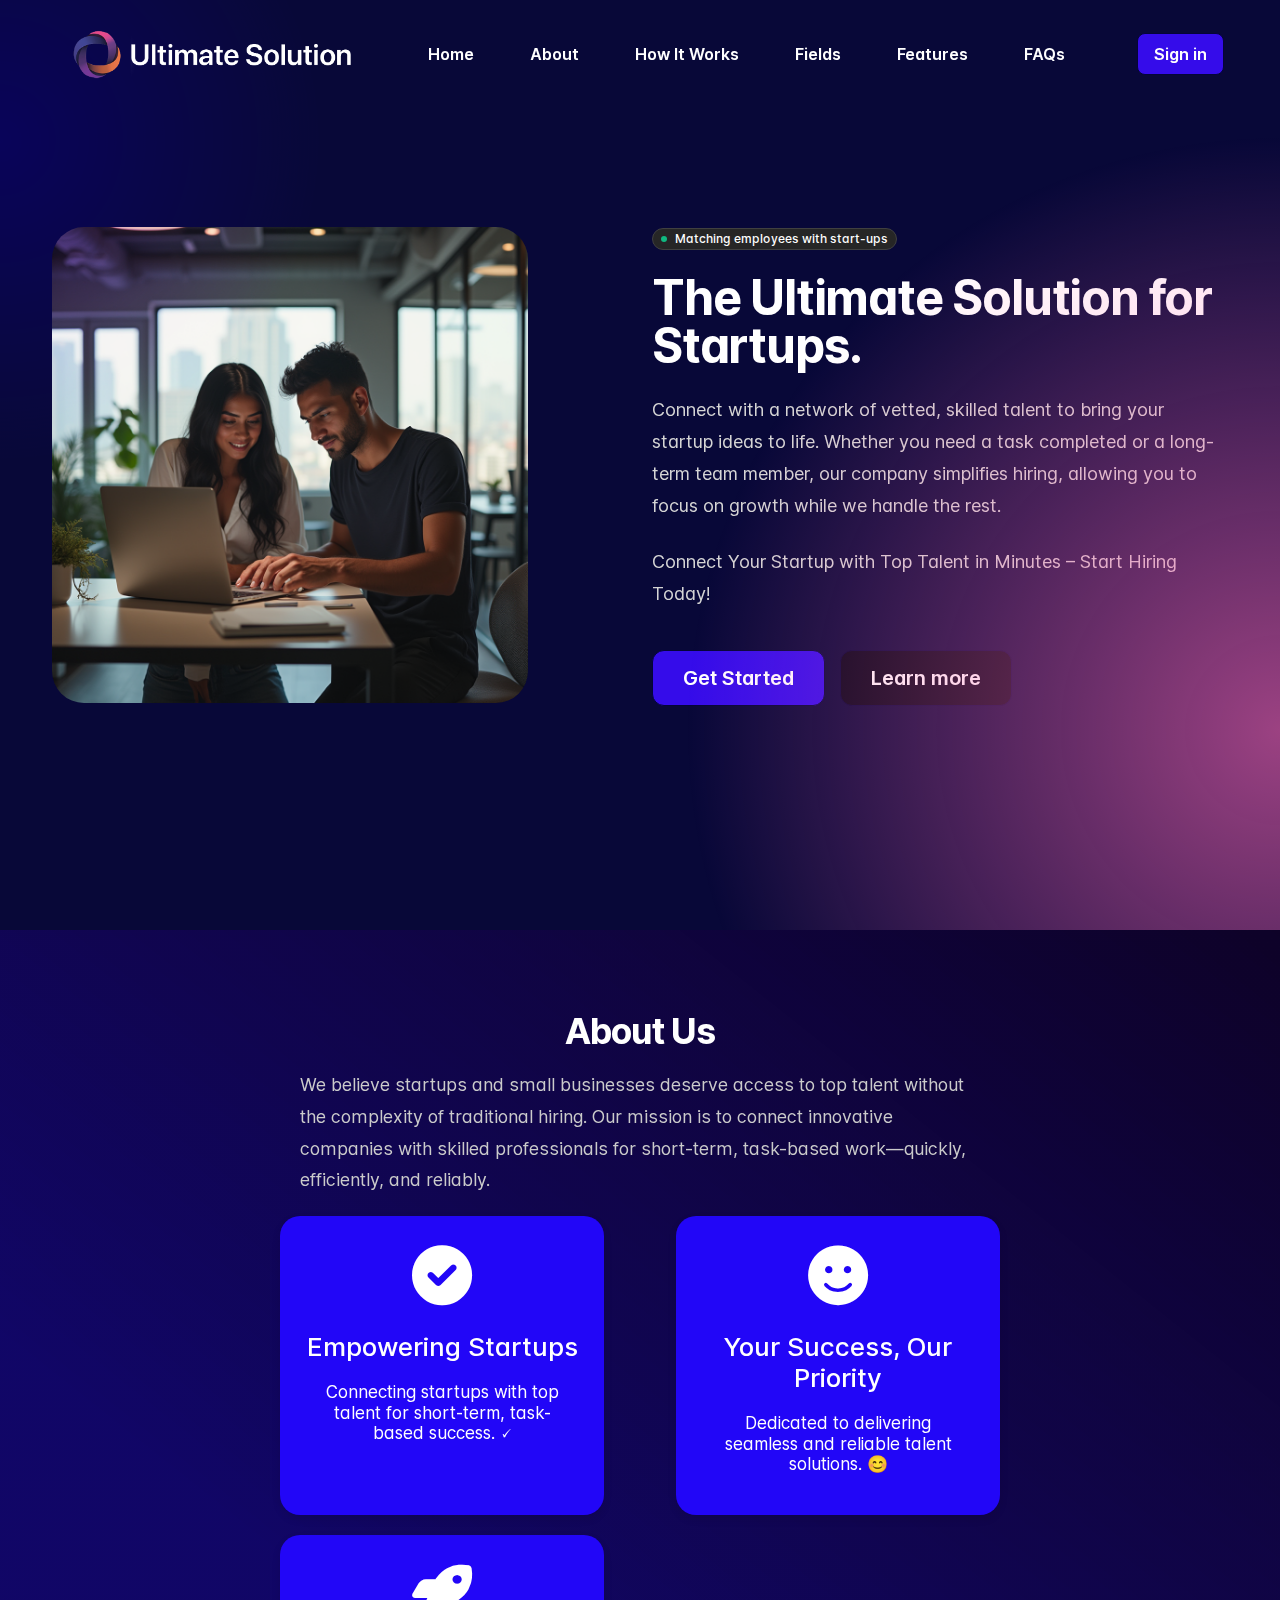
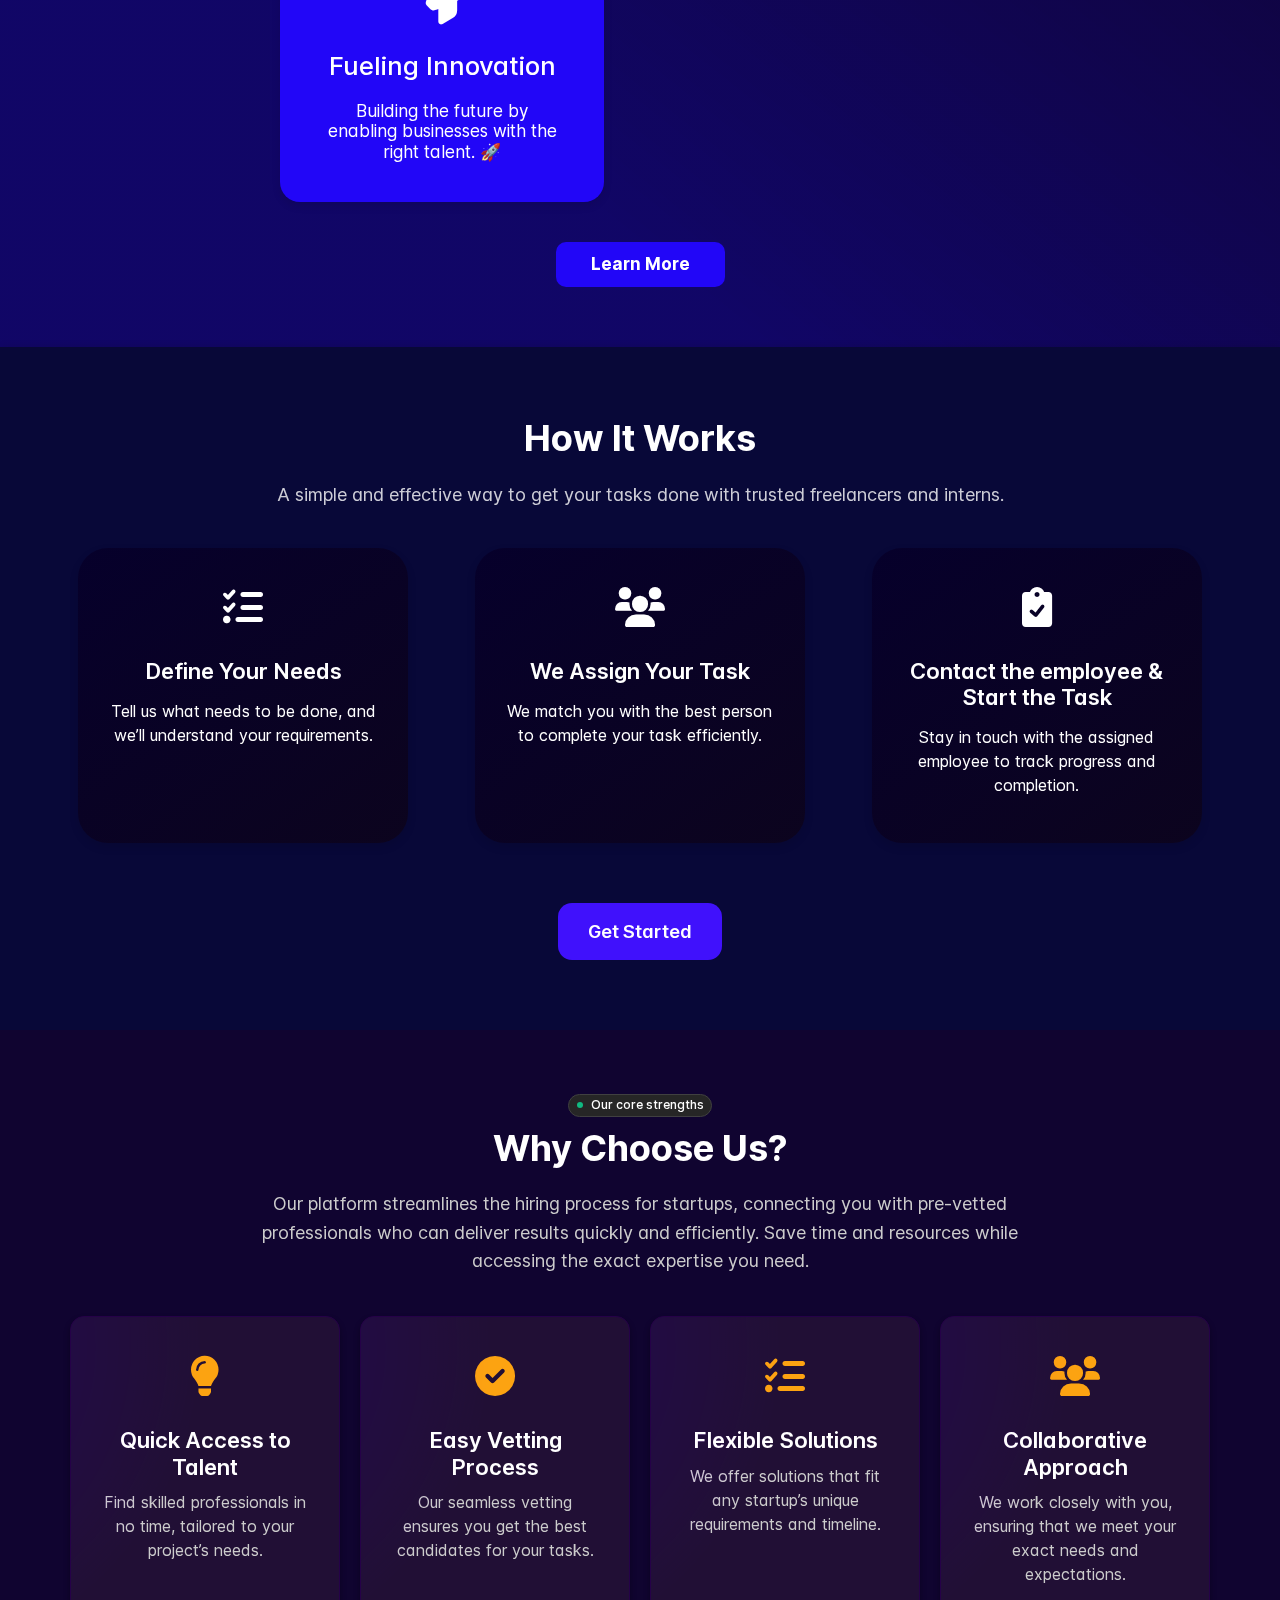
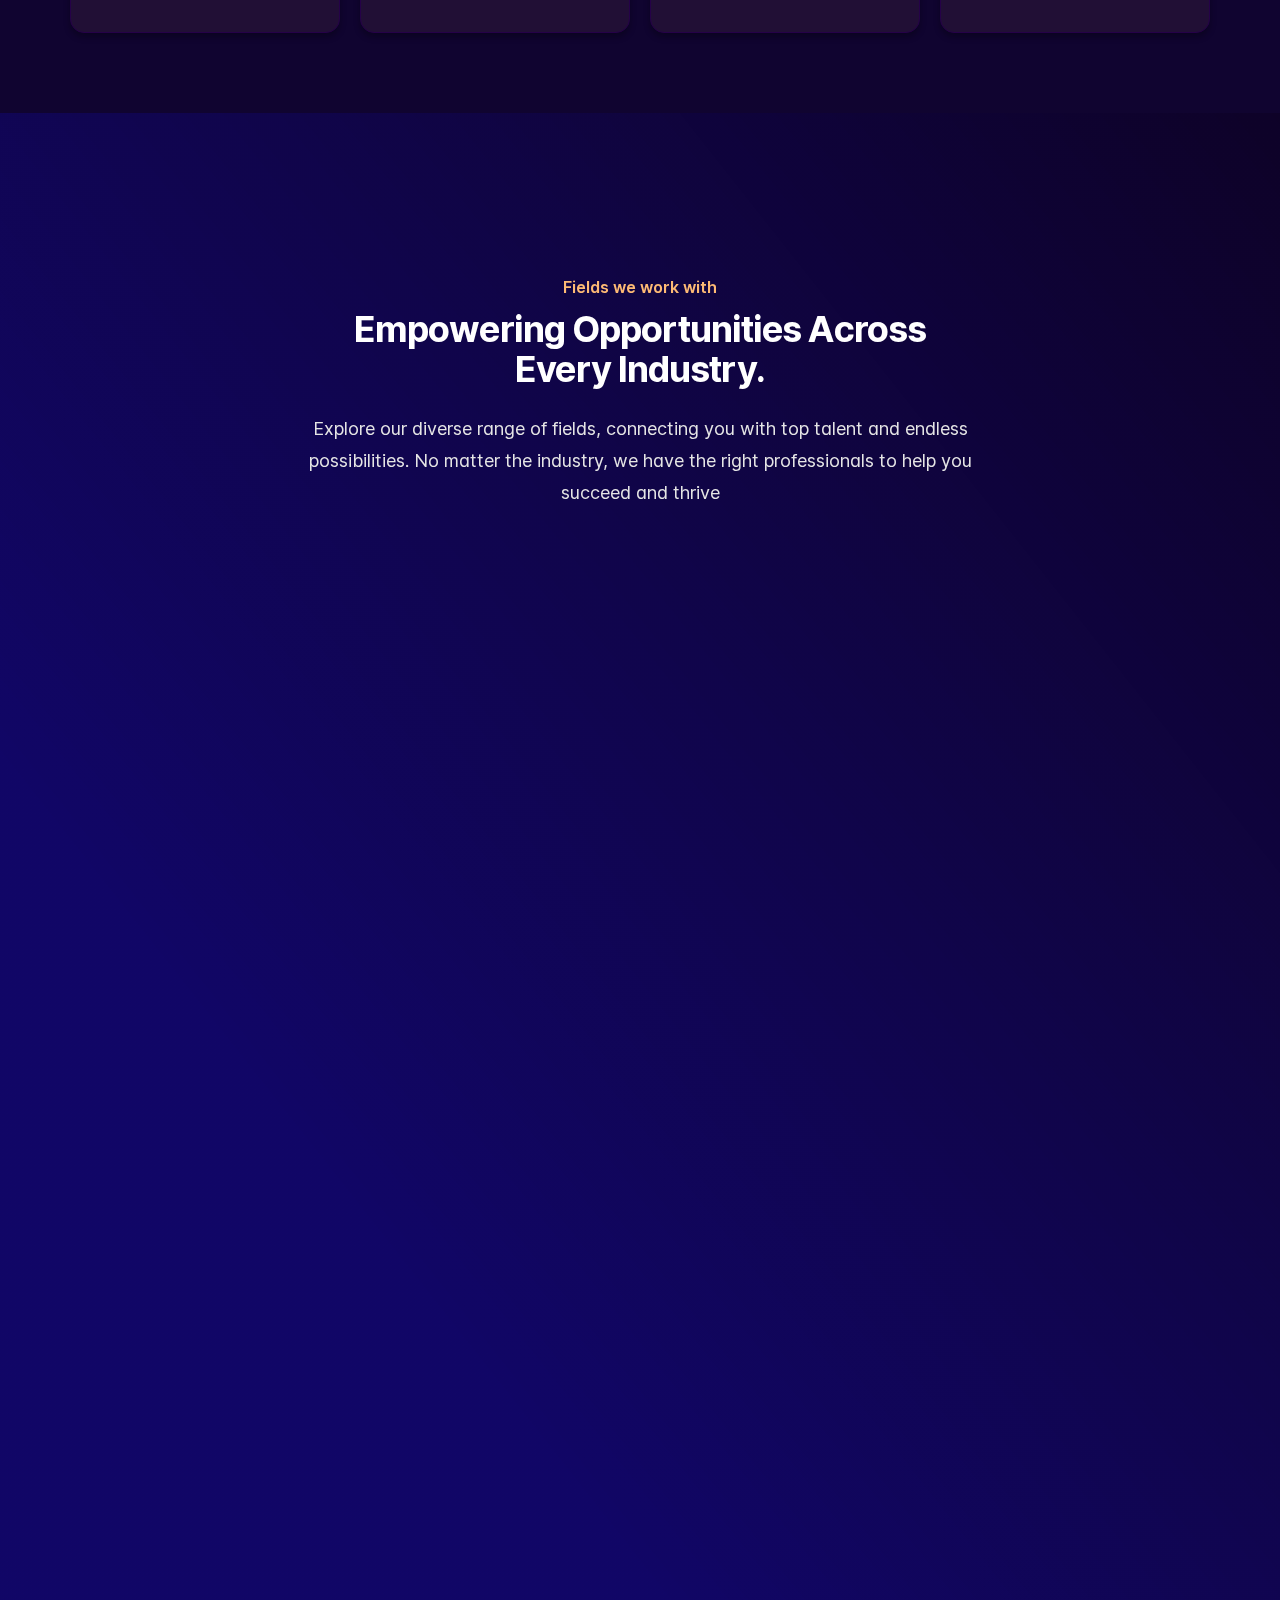
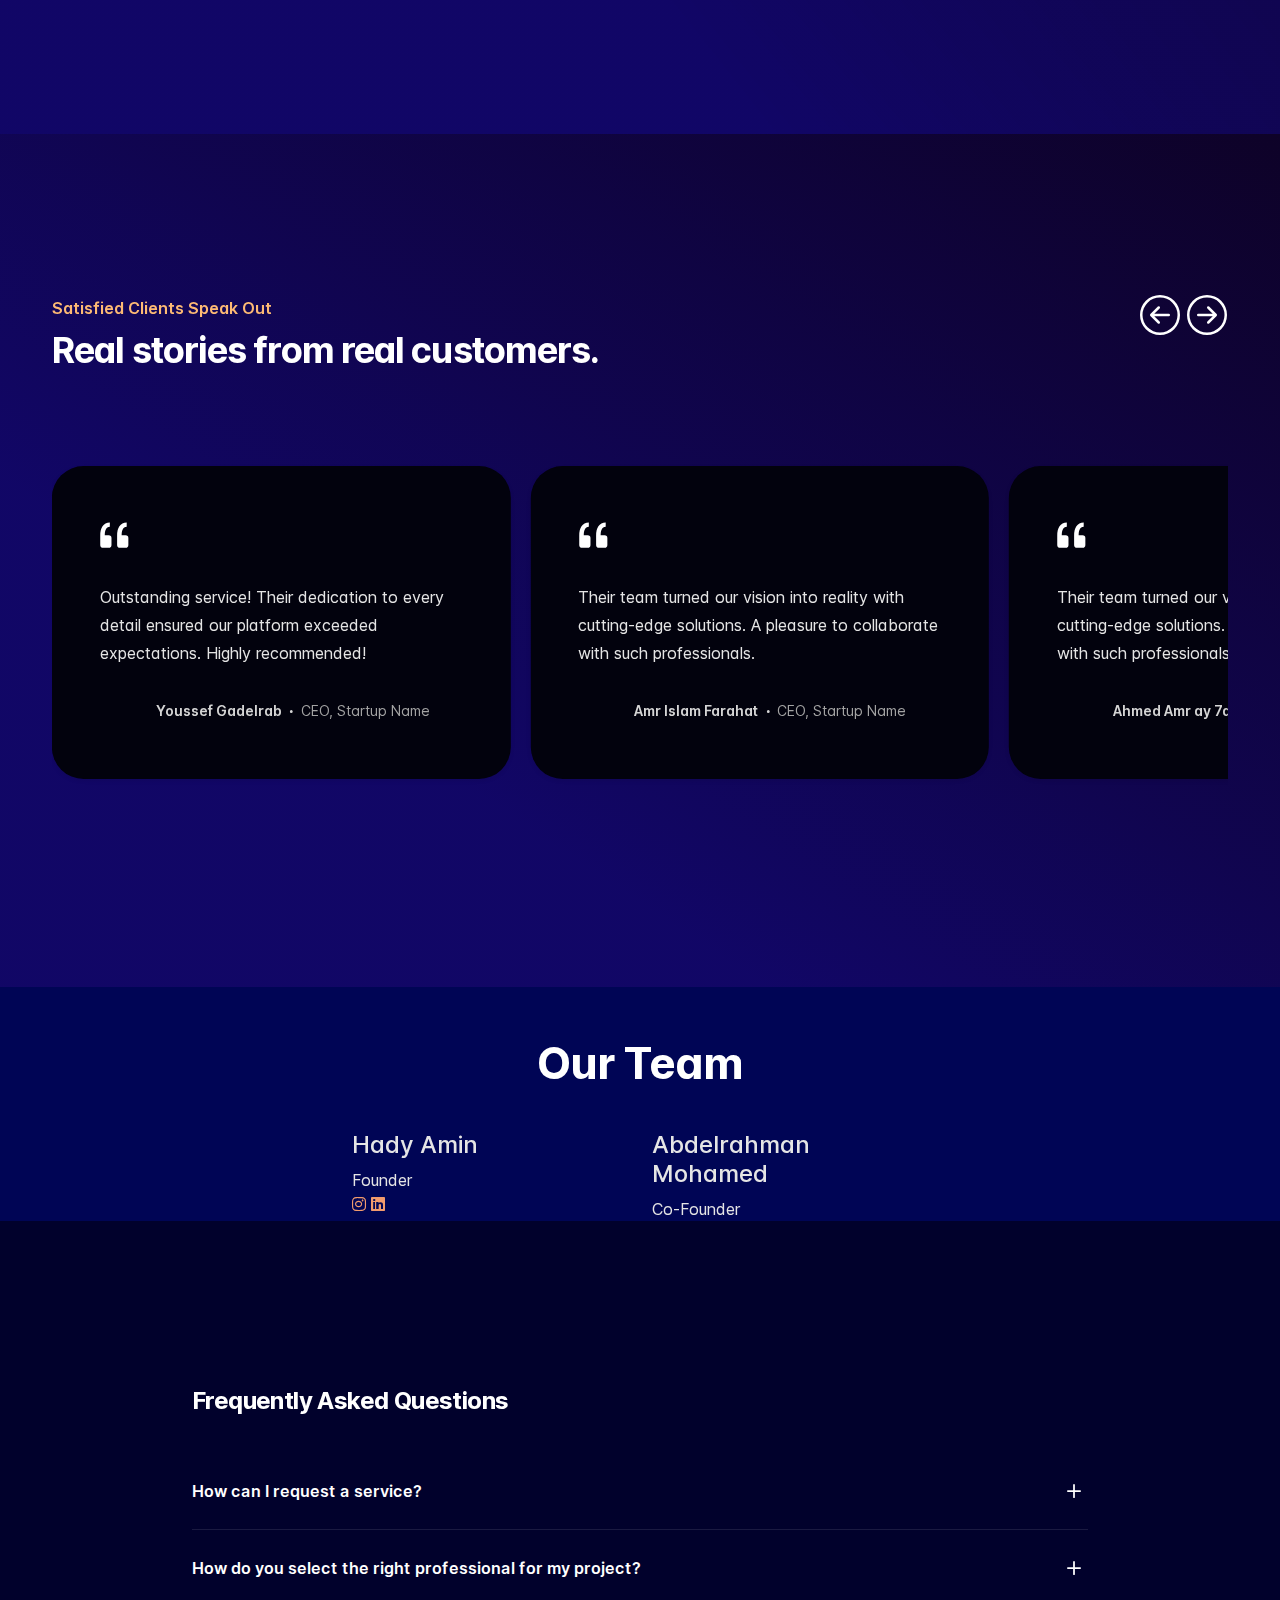
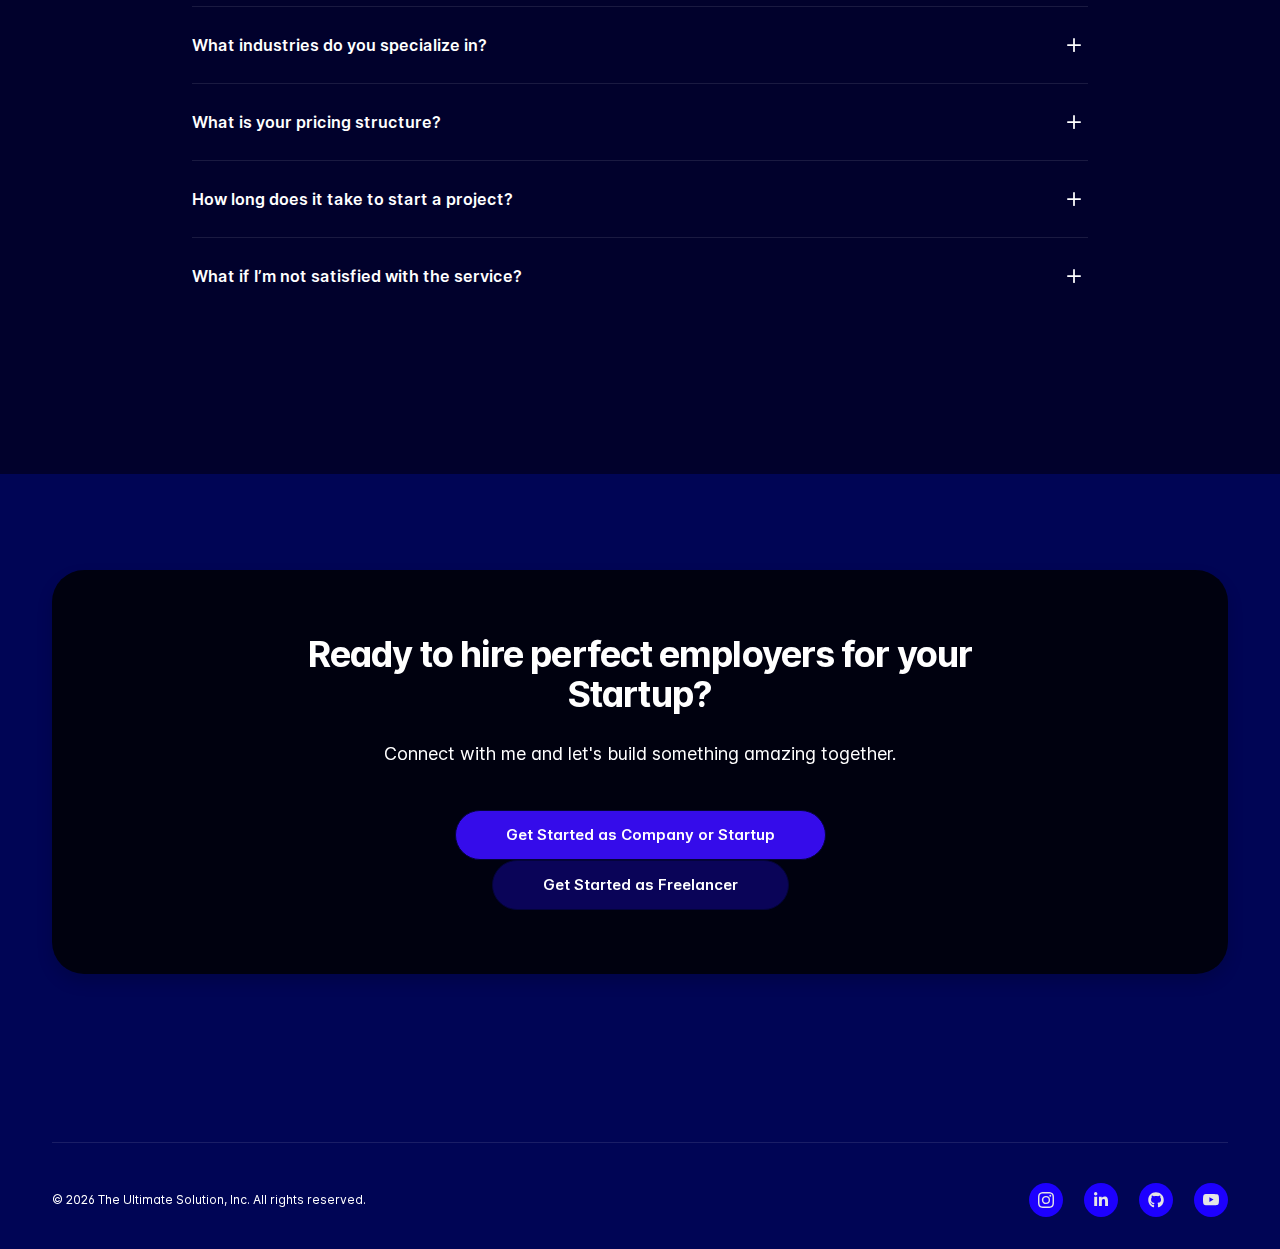
==== commit e6b8a69c: "Add files via upload" ====
--- a/index.html
+++ b/index.html
@@ -596,117 +596,155 @@
 
 
     <!-- Testimonials -->
-<div style="background: linear-gradient(to bottom left, rgb(14, 2, 40), rgba(25, 8, 64, 0.632) 70%), rgb(4, 4, 167);" class="overflow-hidden py-7 py-sm-8 py-xl-9 bg-body-tertiary">
-    <div class="container">
-        <div class="glide glideLowGap">
-            <div class="max-w-2xl mb-5">
-                <h2 class="m-0 text-primary-emphasis text-base leading-7 fw-semibold">
-                    Satisfied Clients Speak Out
-                </h2>
-                <div class="m-0 mt-2 text-body-emphasis text-4xl tracking-tight fw-bold">
-                    Real stories from real customers.
-                </div>
-            </div>
-
-            <div class="position-lg-absolute top-0 end-0">
-                <div class="glide__arrows" data-glide-el="controls">
-                    <button class="glide__arrow glide__arrow--left btn text-body-emphasis p-0 rounded-circle rtl-flip" data-glide-dir="<">
-                        <svg xmlns="http://www.w3.org/2000/svg" width="40" height="40" fill="currentColor" class="bi bi-arrow-left-circle" viewBox="0 0 16 16"> 
-                            <path fill-rule="evenodd" d="M1 8a7 7 0 1 0 14 0A7 7 0 0 0 1 8m15 0A8 8 0 1 1 0 8a8 8 0 0 1 16 0m-4.5-.5a.5.5 0 0 1 0 1H5.707l2.147 2.146a.5.5 0 0 1-.708.708l-3-3a.5.5 0 0 1 0-.708l3-3a.5.5 0 1 1 .708.708L5.707 7.5z"/>
-                        </svg>
-                    </button>
-                    <button class="glide__arrow glide__arrow--right btn text-body-emphasis p-0 rounded-circle rtl-flip" data-glide-dir=">">
-                        <svg xmlns="http://www.w3.org/2000/svg" width="40" height="40" fill="currentColor" class="bi bi-arrow-right-circle" viewBox="0 0 16 16"> 
-                            <path fill-rule="evenodd" d="M1 8a7 7 0 1 0 14 0A7 7 0 0 0 1 8m15 0A8 8 0 1 1 0 8a8 8 0 0 1 16 0M4.5 7.5a.5.5 0 0 0 0 1h5.793l-2.147 2.146a.5.5 0 0 0 .708.708l3-3a.5.5 0 0 0 0-.708l-3-3a.5.5 0 1 0-.708.708L10.293 7.5z"/>
-                        </svg>
-                    </button>
-                </div>
-            </div>
-
-            <div class="glide__track" data-glide-el="track">
-                <ul class="glide__slides">
-                    <li class="glide__slide h-auto">
-                        <div class="h-100 py-5">
-                            <div style="background-color: rgb(2 2 13) !important" class="h-100 p-4 p-xl-5 bg-body d-flex flex-column rounded-3 rounded-sm-4 rounded-xl-5 shadow-sm">
-                                <div class="text-body-emphasis">
-                                    <svg xmlns="http://www.w3.org/2000/svg" width="45" height="45" fill="currentColor" class="ms-n2 bi bi-quote rtl-flip" viewBox="0 0 16 16"> 
-                                        <path d="M12 12a1 1 0 0 0 1-1V8.558a1 1 0 0 0-1-1h-1.388q0-.527.062-1.054.093-.558.31-.992t.559-.683q.34-.279.868-.279V3q-.868 0-1.52.372a3.3 3.3 0 0 0-1.085.992 4.9 4.9 0 0 0-.62 1.458A7.7 7.7 0 0 0 9 7.558V11a1 1 0 0 0 1 1zm-6 0a1 1 0 0 0 1-1V8.558a1 1 0 0 0-1-1H4.612q0-.527.062-1.054.094-.558.31-.992.217-.434.559-.683.34-.279.868-.279V3q-.868 0-1.52.372a3.3 3.3 0 0 0-1.085.992 4.9 4.9 0 0 0-.62 1.458A7.7 7.7 0 0 0 3 7.558V11a1 1 0 0 0 1 1z"/>
-                                    </svg>
-                                </div>
-                    
-                                <p class="text-body text-base leading-7 my-4">
-                                    Outstanding service! Their dedication to every detail ensured our platform exceeded expectations. Highly recommended!
-                                </p>
-                                <div class="d-flex align-items-center column-gap-3 mt-auto">
-                                    <img src="https://dummyimage.com/500x500/000/fff" height="40" width="40" class="img-fluid rounded-circle" alt="Client image" loading="lazy">
-                                    <div class="d-flex flex-wrap align-items-center text-sm">
-                                        <div class="text-body-secondary fw-semibold">Youssef Gadelrab</div>
-                                        <svg viewBox="0 0 2 2" width="3" height="3" aria-hidden="true" class="mx-2 text-body-secondary" fill="currentColor">
-                                            <circle cx="1" cy="1" r="1" />
+    <div style="background: linear-gradient(to bottom left, rgb(14, 2, 40), rgba(25, 8, 64, 0.632) 70%), rgb(4, 4, 167);" class="overflow-hidden py-7 py-sm-8 py-xl-9 bg-body-tertiary">
+        <div class="container">
+            <div class="glide glideLowGap">
+                <div class="max-w-2xl mb-5">
+                    <h2 class="m-0 text-primary-emphasis text-base leading-7 fw-semibold">
+                        Satisfied Clients Speak Out
+                    </h2>
+                    <div class="m-0 mt-2 text-body-emphasis text-4xl tracking-tight fw-bold">
+                        Real stories from real customers.
+                    </div>
+                </div>
+
+                <div class="position-lg-absolute top-0 end-0">
+                    <div class="glide__arrows" data-glide-el="controls">
+                        <button class="glide__arrow glide__arrow--left btn text-body-emphasis p-0 rounded-circle rtl-flip" data-glide-dir="<">
+                            <svg xmlns="http://www.w3.org/2000/svg" width="40" height="40" fill="currentColor" class="bi bi-arrow-left-circle" viewBox="0 0 16 16"> <path fill-rule="evenodd" d="M1 8a7 7 0 1 0 14 0A7 7 0 0 0 1 8m15 0A8 8 0 1 1 0 8a8 8 0 0 1 16 0m-4.5-.5a.5.5 0 0 1 0 1H5.707l2.147 2.146a.5.5 0 0 1-.708.708l-3-3a.5.5 0 0 1 0-.708l3-3a.5.5 0 1 1 .708.708L5.707 7.5z"/> </svg>
+                        </button>
+                        <button class="glide__arrow glide__arrow--right btn text-body-emphasis p-0 rounded-circle rtl-flip" data-glide-dir=">">
+                            <svg xmlns="http://www.w3.org/2000/svg" width="40" height="40" fill="currentColor" class="bi bi-arrow-right-circle" viewBox="0 0 16 16"> <path fill-rule="evenodd" d="M1 8a7 7 0 1 0 14 0A7 7 0 0 0 1 8m15 0A8 8 0 1 1 0 8a8 8 0 0 1 16 0M4.5 7.5a.5.5 0 0 0 0 1h5.793l-2.147 2.146a.5.5 0 0 0 .708.708l3-3a.5.5 0 0 0 0-.708l-3-3a.5.5 0 1 0-.708.708L10.293 7.5z"/> </svg>
+                        </button>
+                    </div>
+                </div>
+
+                <div class="glide__track" data-glide-el="track">
+                    <ul class="glide__slides">
+                        <li class="glide__slide h-auto">
+                            <div class="h-100 py-5">
+                                <div style="background-color: rgb(2 2 13) !important" class="h-100 p-4 p-xl-5 bg-body d-flex flex-column rounded-3 rounded-sm-4 rounded-xl-5 shadow-sm">
+                                    <div class="text-body-emphasis">
+                                        <svg xmlns="http://www.w3.org/2000/svg" width="45" height="45" fill="currentColor" class="ms-n2 bi bi-quote rtl-flip" viewBox="0 0 16 16"> 
+                                            <path d="M12 12a1 1 0 0 0 1-1V8.558a1 1 0 0 0-1-1h-1.388q0-.527.062-1.054.093-.558.31-.992t.559-.683q.34-.279.868-.279V3q-.868 0-1.52.372a3.3 3.3 0 0 0-1.085.992 4.9 4.9 0 0 0-.62 1.458A7.7 7.7 0 0 0 9 7.558V11a1 1 0 0 0 1 1zm-6 0a1 1 0 0 0 1-1V8.558a1 1 0 0 0-1-1H4.612q0-.527.062-1.054.094-.558.31-.992.217-.434.559-.683.34-.279.868-.279V3q-.868 0-1.52.372a3.3 3.3 0 0 0-1.085.992 4.9 4.9 0 0 0-.62 1.458A7.7 7.7 0 0 0 3 7.558V11a1 1 0 0 0 1 1z"/>
                                         </svg>
-                                        <div class="text-body-tertiary">Enterprenuer</div>
+                                    </div>
+                        
+                                    <p class="text-body text-base leading-7 my-4">
+                                        Outstanding service! Their dedication to every detail ensured our platform exceeded expectations. Highly recommended!
+                                    </p>
+                        
+                                    <div class="d-flex align-items-center column-gap-3 mt-auto">
+                                        <img src="https://dummyimage.com/500x500/000/fff" height="40" width="40" class="img-fluid rounded-circle" alt="this is an image" loading="lazy">
+                                        <div class="d-flex flex-wrap align-items-center text-sm">
+                                            <div class="text-body-secondary fw-semibold">Youssef Gadelrab</div>
+                                            <svg viewBox="0 0 2 2" width="3" height="3" aria-hidden="true" class="mx-2 text-body-secondary" fill="currentColor">
+                                                <circle cx="1" cy="1" r="1" />
+                                            </svg>
+                                            <div class="text-body-tertiary">CEO, Startup Name</div>
+                                        </div>
                                     </div>
                                 </div>
                             </div>
-                        </div>
-                    </li>
-                    <li class="glide__slide h-auto">
-                        <div class="h-100 py-5">
-                            <div style="background-color: rgb(2 2 13) !important" class="h-100 p-4 p-xl-5 bg-body d-flex flex-column rounded-3 rounded-sm-4 rounded-xl-5 shadow-sm">
-                                <div class="text-body-emphasis">
-                                    <svg xmlns="http://www.w3.org/2000/svg" width="45" height="45" fill="currentColor" class="ms-n2 bi bi-quote rtl-flip" viewBox="0 0 16 16"> 
-                                        <path d="M12 12a1 1 0 0 0 1-1V8.558a1 1 0 0 0-1-1h-1.388q0-.527.062-1.054.093-.558.31-.992t.559-.683q.34-.279.868-.279V3q-.868 0-1.52.372a3.3 3.3 0 0 0-1.085.992 4.9 4.9 0 0 0-.62 1.458A7.7 7.7 0 0 0 9 7.558V11a1 1 0 0 0 1 1zm-6 0a1 1 0 0 0 1-1V8.558a1 1 0 0 0-1-1H4.612q0-.527.062-1.054.094-.558.31-.992.217-.434.559-.683.34-.279.868-.279V3q-.868 0-1.52.372a3.3 3.3 0 0 0-1.085.992 4.9 4.9 0 0 0-.62 1.458A7.7 7.7 0 0 0 3 7.558V11a1 1 0 0 0 1 1z"/>
-                                    </svg>
-                                </div>
-                    
-                                <p class="text-body text-base leading-7 my-4">
-                                    Their team turned our vision into reality with cutting-edge solutions. A pleasure to collaborate with such professionals.
-                                </p>
-                                <div class="d-flex align-items-center column-gap-3 mt-auto">
-                                    <img src="https://dummyimage.com/500x500/000/fff" height="40" width="40" class="img-fluid rounded-circle" alt="Client image" loading="lazy">
-                                    <div class="d-flex flex-wrap align-items-center text-sm">
-                                        <div class="text-body-secondary fw-semibold">Nada El-Sayed</div>
-                                        <svg viewBox="0 0 2 2" width="3" height="3" aria-hidden="true" class="mx-2 text-body-secondary" fill="currentColor">
-                                            <circle cx="1" cy="1" r="1" />
+                        </li>
+                        
+                        <li class="glide__slide h-auto">
+                            <div class="h-100 py-5">
+                                <div style="background-color: rgb(2 2 13) !important" class="h-100 p-4 p-xl-5 bg-body d-flex flex-column rounded-3 rounded-sm-4 rounded-xl-5 shadow-sm">
+                                    <div class="text-body-emphasis">
+                                        <svg xmlns="http://www.w3.org/2000/svg" width="45" height="45" fill="currentColor" class="ms-n2 bi bi-quote rtl-flip" viewBox="0 0 16 16"> 
+                                            <path d="M12 12a1 1 0 0 0 1-1V8.558a1 1 0 0 0-1-1h-1.388q0-.527.062-1.054.093-.558.31-.992t.559-.683q.34-.279.868-.279V3q-.868 0-1.52.372a3.3 3.3 0 0 0-1.085.992 4.9 4.9 0 0 0-.62 1.458A7.7 7.7 0 0 0 9 7.558V11a1 1 0 0 0 1 1zm-6 0a1 1 0 0 0 1-1V8.558a1 1 0 0 0-1-1H4.612q0-.527.062-1.054.094-.558.31-.992.217-.434.559-.683.34-.279.868-.279V3q-.868 0-1.52.372a3.3 3.3 0 0 0-1.085.992 4.9 4.9 0 0 0-.62 1.458A7.7 7.7 0 0 0 3 7.558V11a1 1 0 0 0 1 1z"/>
                                         </svg>
-                                        <div class="text-body-tertiary">Product Manager</div>
+                                    </div>
+                        
+                                    <p class="text-body text-base leading-7 my-4">
+                                        Their team turned our vision into reality with cutting-edge solutions. A pleasure to collaborate with such professionals.
+                                    </p>
+                        
+                                    <div class="d-flex align-items-center column-gap-3 mt-auto">
+                                        <img src="https://dummyimage.com/500x500/000/fff" height="40" width="40" class="img-fluid rounded-circle" alt="this is an image" loading="lazy">
+                                        <div class="d-flex flex-wrap align-items-center text-sm">
+                                            <div class="text-body-secondary fw-semibold">Amr Islam Farahat</div>
+                                            <svg viewBox="0 0 2 2" width="3" height="3" aria-hidden="true" class="mx-2 text-body-secondary" fill="currentColor">
+                                                <circle cx="1" cy="1" r="1" />
+                                            </svg>
+                                            <div class="text-body-tertiary">CEO, Startup Name</div>
+                                        </div>
                                     </div>
                                 </div>
                             </div>
-                        </div>
-                    </li>
-		    <li class="glide__slide h-auto">
-                        <div class="h-100 py-5">
-                            <div style="background-color: rgb(2 2 13) !important" class="h-100 p-4 p-xl-5 bg-body d-flex flex-column rounded-3 rounded-sm-4 rounded-xl-5 shadow-sm">
-                                <div class="text-body-emphasis">
-                                    <svg xmlns="http://www.w3.org/2000/svg" width="45" height="45" fill="currentColor" class="ms-n2 bi bi-quote rtl-flip" viewBox="0 0 16 16"> 
-                                        <path d="M12 12a1 1 0 0 0 1-1V8.558a1 1 0 0 0-1-1h-1.388q0-.527.062-1.054.093-.558.31-.992t.559-.683q.34-.279.868-.279V3q-.868 0-1.52.372a3.3 3.3 0 0 0-1.085.992 4.9 4.9 0 0 0-.62 1.458A7.7 7.7 0 0 0 9 7.558V11a1 1 0 0 0 1 1zm-6 0a1 1 0 0 0 1-1V8.558a1 1 0 0 0-1-1H4.612q0-.527.062-1.054.094-.558.31-.992.217-.434.559-.683.34-.279.868-.279V3q-.868 0-1.52.372a3.3 3.3 0 0 0-1.085.992 4.9 4.9 0 0 0-.62 1.458A7.7 7.7 0 0 0 3 7.558V11a1 1 0 0 0 1 1z"/>
-                                    </svg>
-                                </div>
-                    
-                                <p class="text-body text-base leading-7 my-4">
-                                    Outstanding service! Their dedication to every detail ensured our platform exceeded expectations. Highly recommended!
-                                </p>
-                                <div class="d-flex align-items-center column-gap-3 mt-auto">
-                                    <img src="https://dummyimage.com/500x500/000/fff" height="40" width="40" class="img-fluid rounded-circle" alt="Client image" loading="lazy">
-                                    <div class="d-flex flex-wrap align-items-center text-sm">
-                                        <div class="text-body-secondary fw-semibold">Amr Islam</div>
-                                        <svg viewBox="0 0 2 2" width="3" height="3" aria-hidden="true" class="mx-2 text-body-secondary" fill="currentColor">
-                                            <circle cx="1" cy="1" r="1" />
+                        </li>
+                        <li class="glide__slide h-auto">
+                            <div class="h-100 py-5">
+                                <div style="background-color: rgb(2 2 13) !important" class="h-100 p-4 p-xl-5 bg-body d-flex flex-column rounded-3 rounded-sm-4 rounded-xl-5 shadow-sm">
+                                    <div class="text-body-emphasis">
+                                        <svg xmlns="http://www.w3.org/2000/svg" width="45" height="45" fill="currentColor" class="ms-n2 bi bi-quote rtl-flip" viewBox="0 0 16 16"> 
+                                            <path d="M12 12a1 1 0 0 0 1-1V8.558a1 1 0 0 0-1-1h-1.388q0-.527.062-1.054.093-.558.31-.992t.559-.683q.34-.279.868-.279V3q-.868 0-1.52.372a3.3 3.3 0 0 0-1.085.992 4.9 4.9 0 0 0-.62 1.458A7.7 7.7 0 0 0 9 7.558V11a1 1 0 0 0 1 1zm-6 0a1 1 0 0 0 1-1V8.558a1 1 0 0 0-1-1H4.612q0-.527.062-1.054.094-.558.31-.992.217-.434.559-.683.34-.279.868-.279V3q-.868 0-1.52.372a3.3 3.3 0 0 0-1.085.992 4.9 4.9 0 0 0-.62 1.458A7.7 7.7 0 0 0 3 7.558V11a1 1 0 0 0 1 1z"/>
                                         </svg>
-                                        <div class="text-body-tertiary">Startup Owner</div>
+                                    </div>
+                        
+                                    <p class="text-body text-base leading-7 my-4">
+                                        Their team turned our vision into reality with cutting-edge solutions. A pleasure to collaborate with such professionals.
+                                    </p>
+                        
+                                    <div class="d-flex align-items-center column-gap-3 mt-auto">
+                                        <img src="https://dummyimage.com/500x500/000/fff" height="40" width="40" class="img-fluid rounded-circle" alt="this is an image" loading="lazy">
+                                        <div class="d-flex flex-wrap align-items-center text-sm">
+                                            <div class="text-body-secondary fw-semibold">Ahmed Amr ay 7aga<br></div>
+                                            <svg viewBox="0 0 2 2" width="3" height="3" aria-hidden="true" class="mx-2 text-body-secondary" fill="currentColor">
+                                                <circle cx="1" cy="1" r="1" />
+                                            </svg>
+                                            <div class="text-body-tertiary">CEO, Startup Name</div>
+                                        </div>
                                     </div>
                                 </div>
                             </div>
-                        </div>
-                    </li>
-                    <!-- Add more slides here if needed -->
-                </ul>
+                        </li>
+                                             
+                    </ul>
+                </div>
             </div>
         </div>
     </div>
-</div>
-
+
+    <section>
+        <div class="container team-section">
+            <h2 style="text-align: center; font-size: 44px; padding-top: 56px" class="m-0 mb-4 text-body-emphasis tracking-tight leading-10 text-2xl fw-bold">Our Team</h2>
+            <div class="row d-flex justify-content-center">
+                <div class="col-lg-4 col-xl-3 col-md-6">
+                    <div class="team-box">
+                        <div class="team-img">
+                            <img src="./assets/img/team2.jpg" alt="">
+                        </div>
+                        <div class="team-content">
+                            <h4>Hady Amin</h4>
+                            <span>Founder</span>
+                            <div class="social-media">
+                                <a href="https://www.instagram.com/hady_amiin"><i class="fa-brands fa-instagram"></i></a>
+                                <a href="https://www.linkedin.com/in/hady-amin/"><i class="fa-brands fa-linkedin"></i></a>
+                            </div>
+                        </div>
+                        
+                    </div>
+                </div>
+
+                <div class="col-lg-4 col-xl-3 col-md-6">
+                    <div class="team-box">
+                        <div class="team-img">
+                            <img src="./assets/img/team1.jpg" alt="">
+                        </div>
+                        <div class="team-content taller">
+                            <h4>Abdelrahman Mohamed</h4>
+                            <span>Co-Founder</span>
+                        </div>
+                        
+                    </div>
+                </div>
+
+
+            </div>
+        </div>
+    </section>
 
 <!-- FAQs -->
 <div style="background-color: rgb(1 1 44);" id="faqs" class="overflow-hidden py-7 py-sm-8 py-xl-9">
@@ -934,4 +972,4 @@
     </script>
 
 </body>
-</html>
+</html>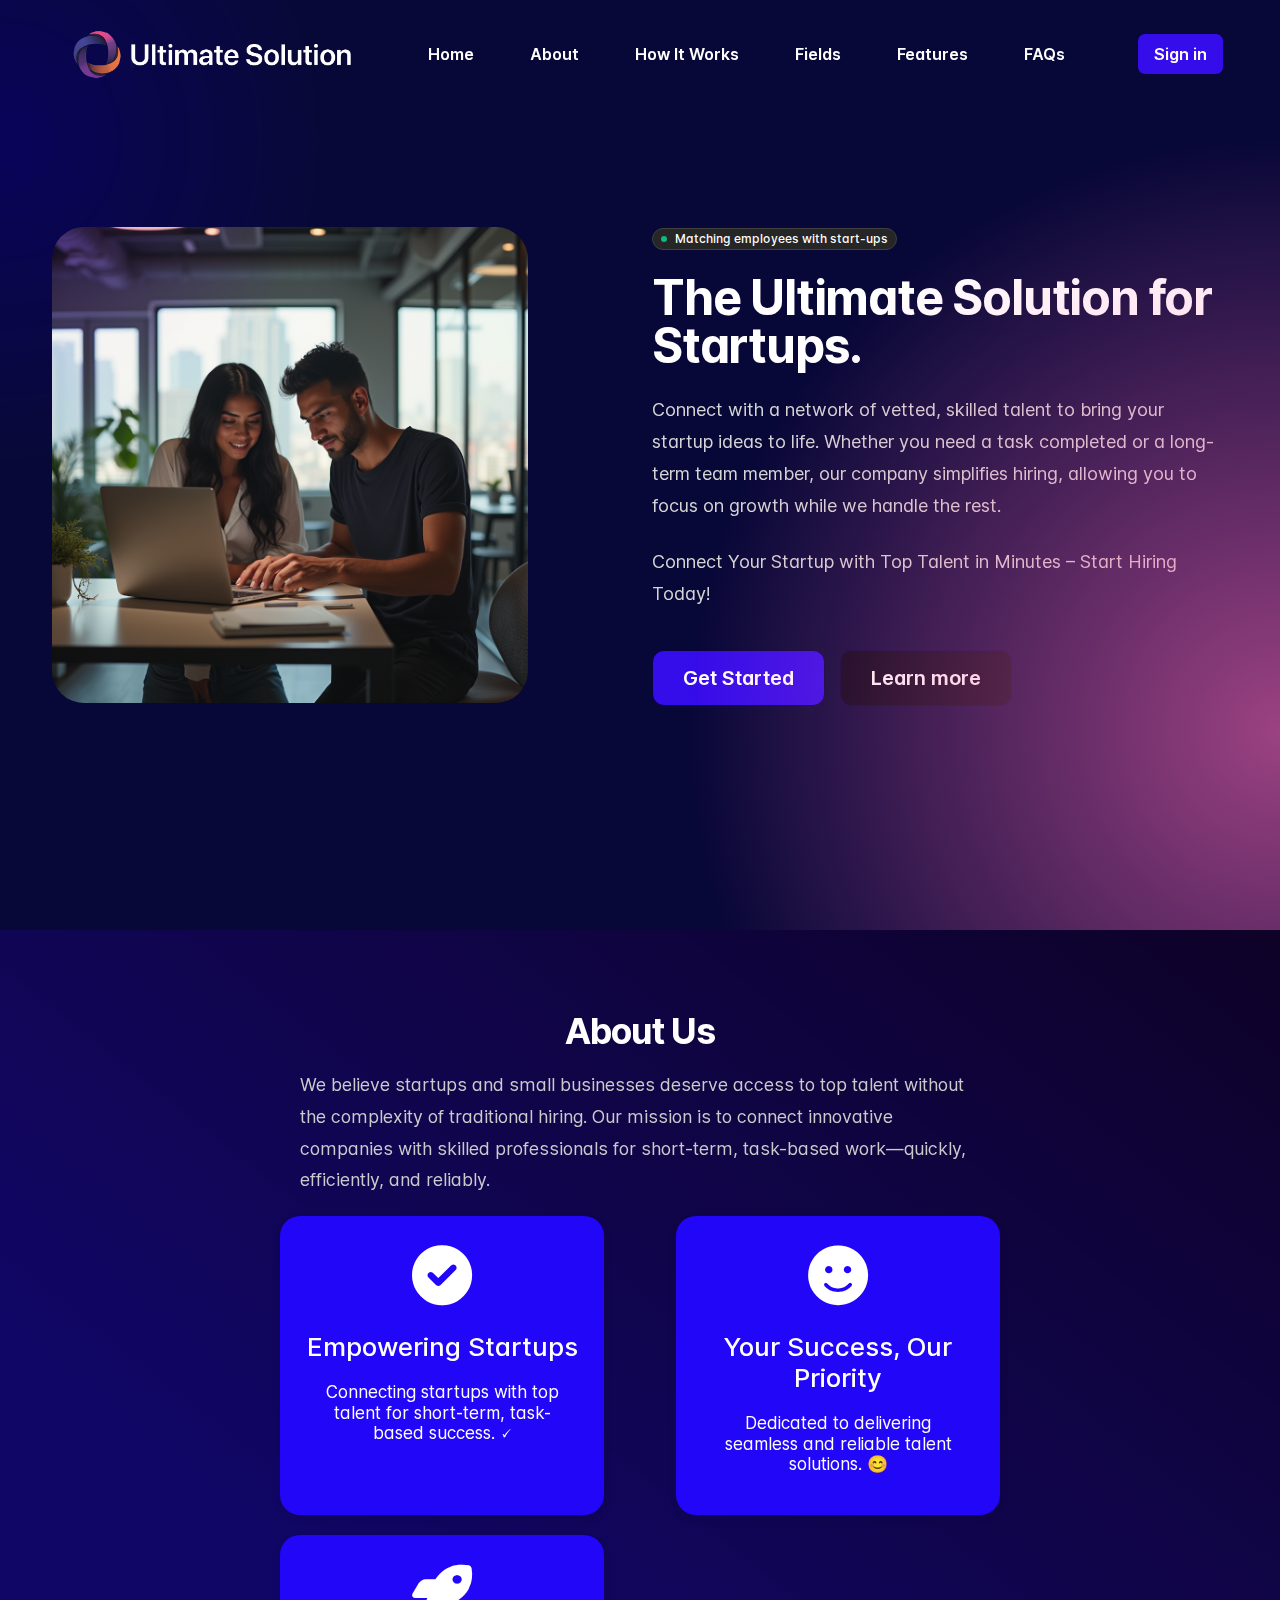
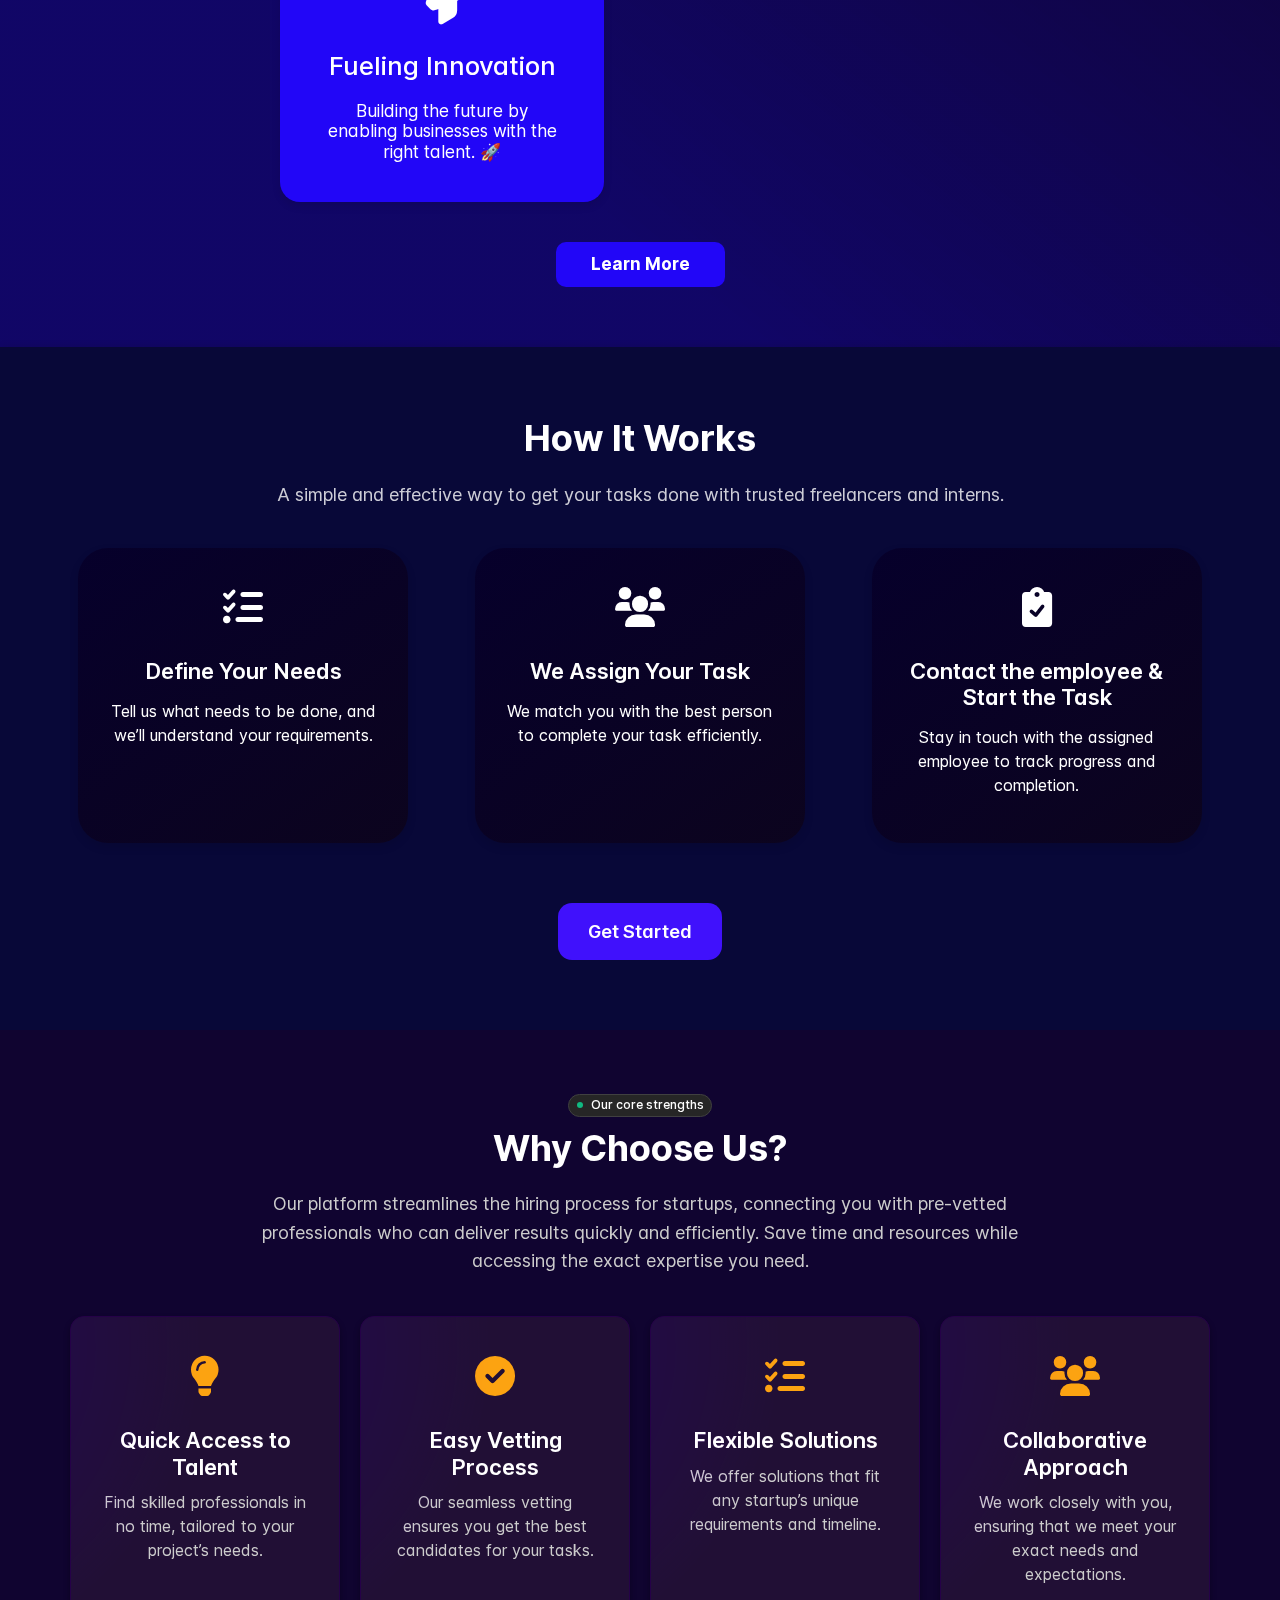
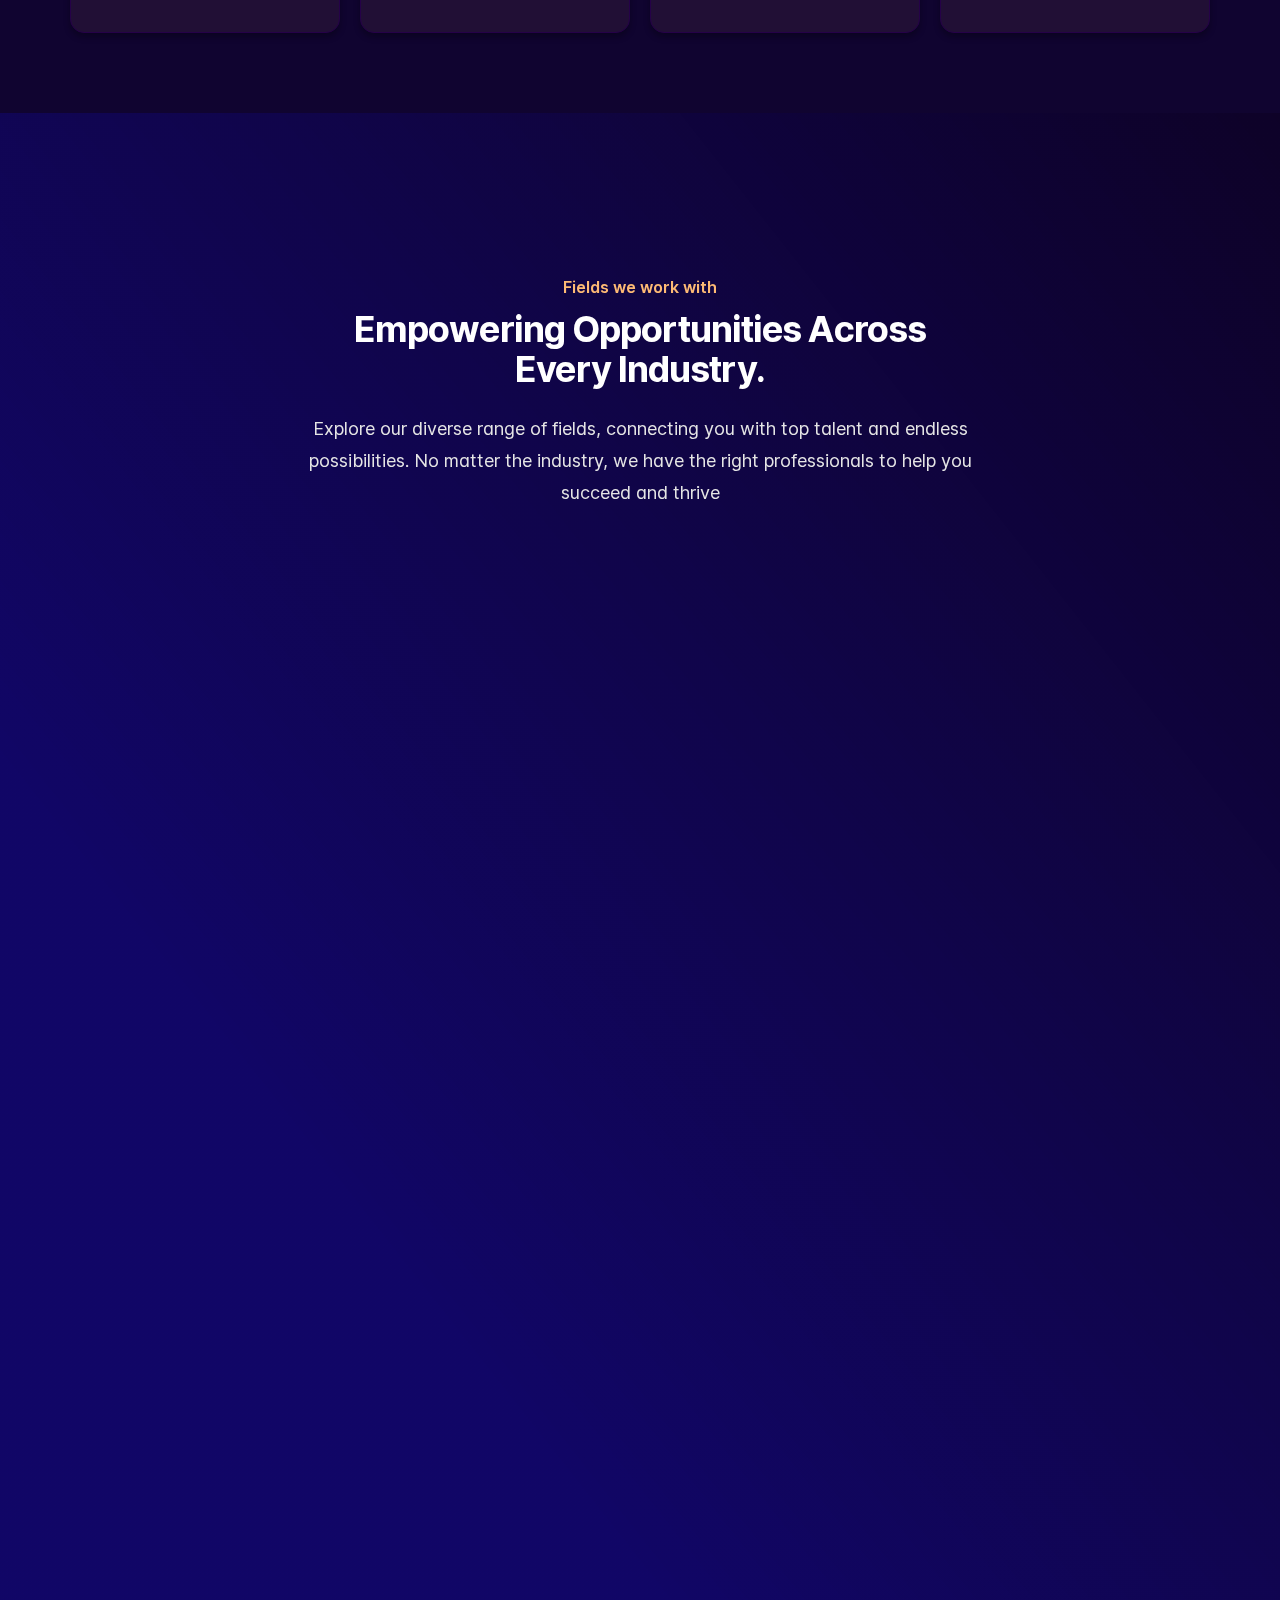
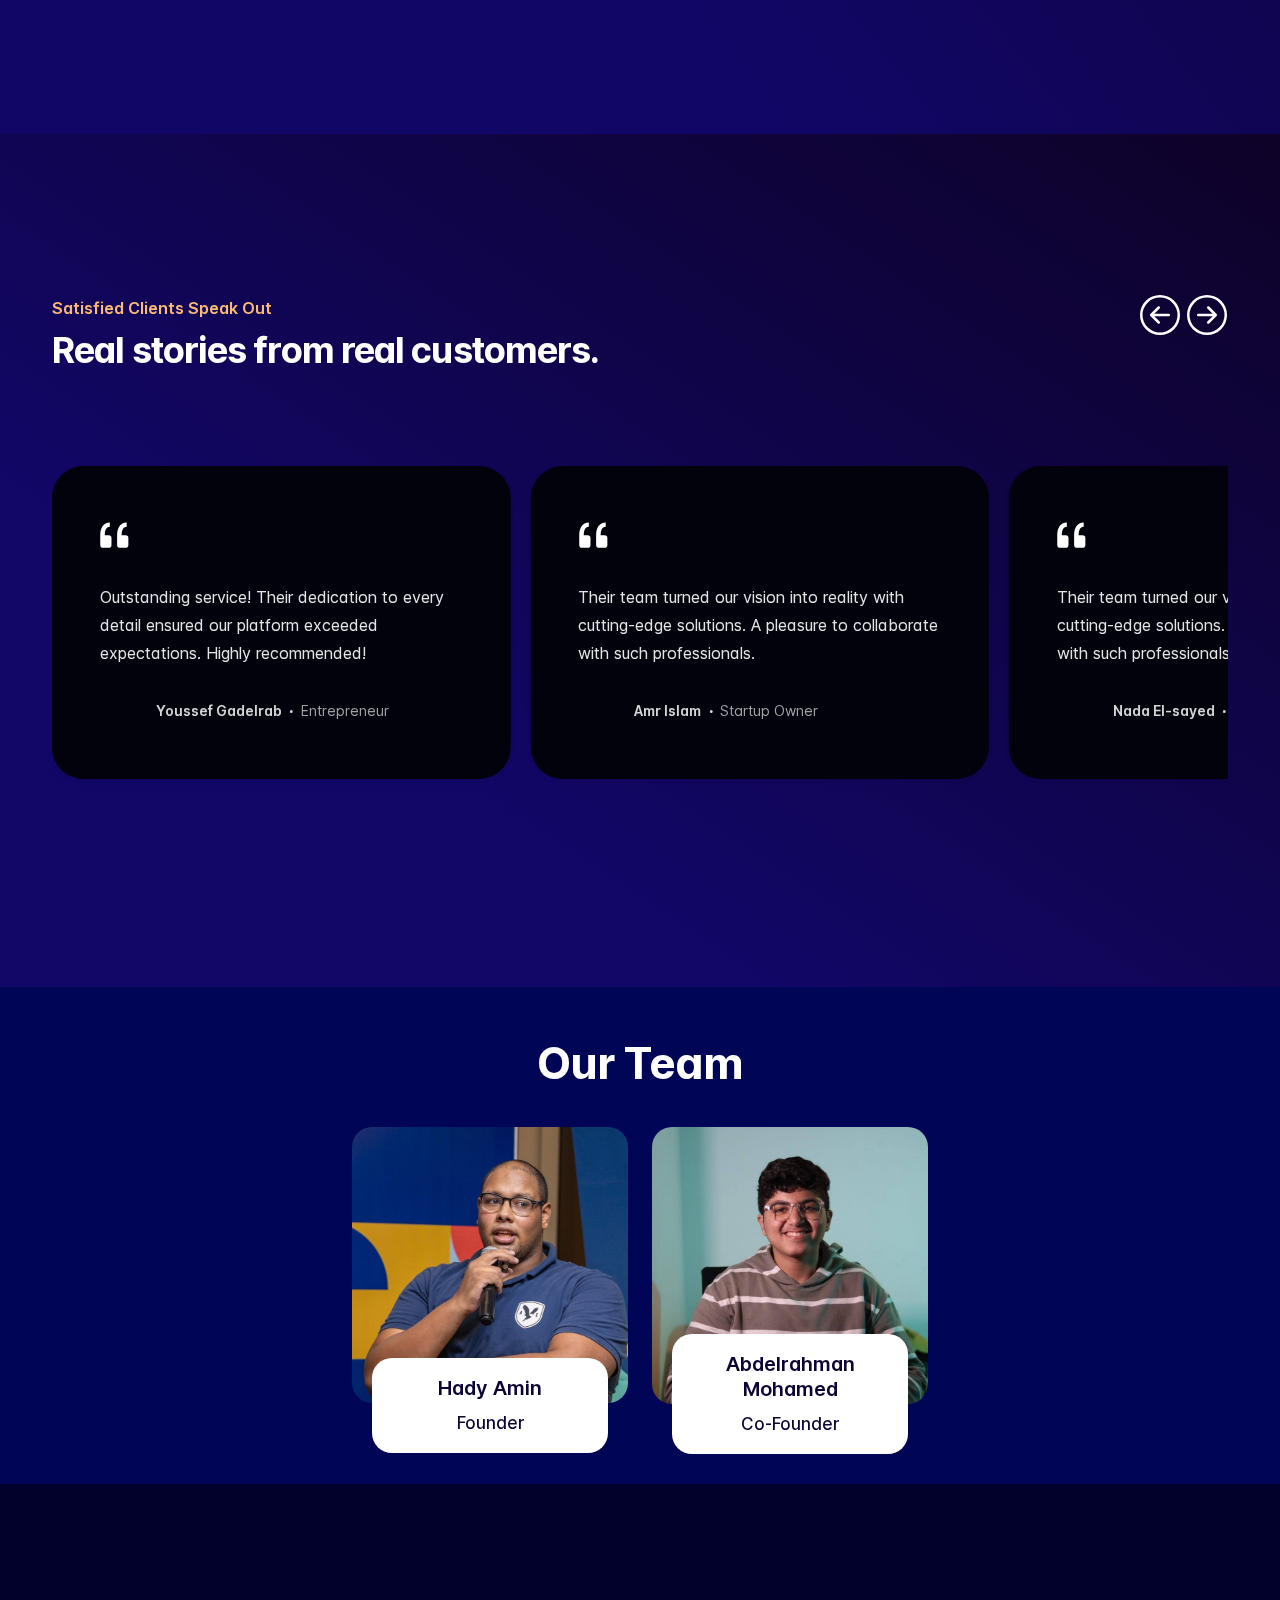
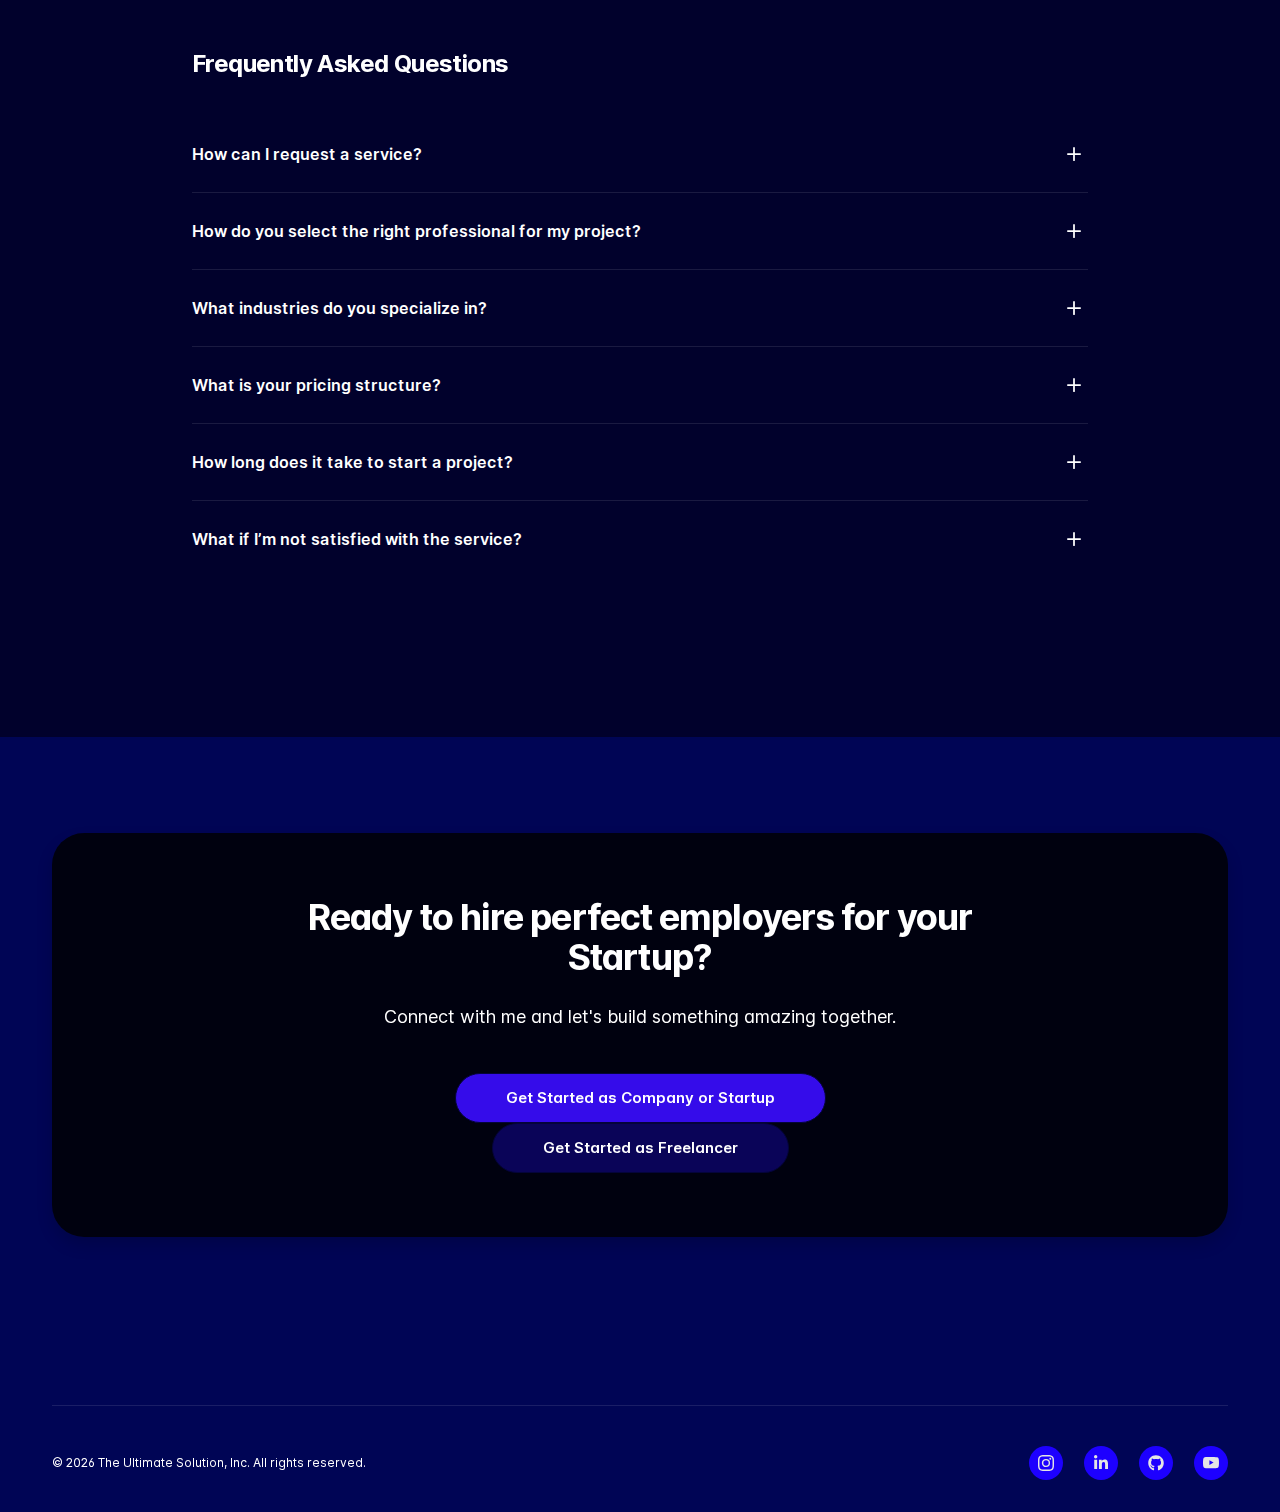
==== commit c219507e: "Add files via upload" ====
--- a/index.html
+++ b/index.html
@@ -607,18 +607,22 @@
                         Real stories from real customers.
                     </div>
                 </div>
-
+    
                 <div class="position-lg-absolute top-0 end-0">
                     <div class="glide__arrows" data-glide-el="controls">
                         <button class="glide__arrow glide__arrow--left btn text-body-emphasis p-0 rounded-circle rtl-flip" data-glide-dir="<">
-                            <svg xmlns="http://www.w3.org/2000/svg" width="40" height="40" fill="currentColor" class="bi bi-arrow-left-circle" viewBox="0 0 16 16"> <path fill-rule="evenodd" d="M1 8a7 7 0 1 0 14 0A7 7 0 0 0 1 8m15 0A8 8 0 1 1 0 8a8 8 0 0 1 16 0m-4.5-.5a.5.5 0 0 1 0 1H5.707l2.147 2.146a.5.5 0 0 1-.708.708l-3-3a.5.5 0 0 1 0-.708l3-3a.5.5 0 1 1 .708.708L5.707 7.5z"/> </svg>
+                            <svg xmlns="http://www.w3.org/2000/svg" width="40" height="40" fill="currentColor" class="bi bi-arrow-left-circle" viewBox="0 0 16 16"> 
+                                <path fill-rule="evenodd" d="M1 8a7 7 0 1 0 14 0A7 7 0 0 0 1 8m15 0A8 8 0 1 1 0 8a8 8 0 0 1 16 0m-4.5-.5a.5.5 0 0 1 0 1H5.707l2.147 2.146a.5.5 0 0 1-.708.708l-3-3a.5.5 0 0 1 0-.708l3-3a.5.5 0 1 1 .708.708L5.707 7.5z"/>
+                            </svg>
                         </button>
                         <button class="glide__arrow glide__arrow--right btn text-body-emphasis p-0 rounded-circle rtl-flip" data-glide-dir=">">
-                            <svg xmlns="http://www.w3.org/2000/svg" width="40" height="40" fill="currentColor" class="bi bi-arrow-right-circle" viewBox="0 0 16 16"> <path fill-rule="evenodd" d="M1 8a7 7 0 1 0 14 0A7 7 0 0 0 1 8m15 0A8 8 0 1 1 0 8a8 8 0 0 1 16 0M4.5 7.5a.5.5 0 0 0 0 1h5.793l-2.147 2.146a.5.5 0 0 0 .708.708l3-3a.5.5 0 0 0 0-.708l-3-3a.5.5 0 1 0-.708.708L10.293 7.5z"/> </svg>
+                            <svg xmlns="http://www.w3.org/2000/svg" width="40" height="40" fill="currentColor" class="bi bi-arrow-right-circle" viewBox="0 0 16 16"> 
+                                <path fill-rule="evenodd" d="M1 8a7 7 0 1 0 14 0A7 7 0 0 0 1 8m15 0A8 8 0 1 1 0 8a8 8 0 0 1 16 0M4.5 7.5a.5.5 0 0 0 0 1h5.793l-2.147 2.146a.5.5 0 0 0 .708.708l3-3a.5.5 0 0 0 0-.708l-3-3a.5.5 0 1 0-.708.708L10.293 7.5z"/>
+                            </svg>
                         </button>
                     </div>
                 </div>
-
+    
                 <div class="glide__track" data-glide-el="track">
                     <ul class="glide__slides">
                         <li class="glide__slide h-auto">
@@ -633,42 +637,14 @@
                                     <p class="text-body text-base leading-7 my-4">
                                         Outstanding service! Their dedication to every detail ensured our platform exceeded expectations. Highly recommended!
                                     </p>
-                        
                                     <div class="d-flex align-items-center column-gap-3 mt-auto">
-                                        <img src="https://dummyimage.com/500x500/000/fff" height="40" width="40" class="img-fluid rounded-circle" alt="this is an image" loading="lazy">
+                                        <img src="https://dummyimage.com/500x500/000/fff" height="40" width="40" class="img-fluid rounded-circle" alt="Client image" loading="lazy">
                                         <div class="d-flex flex-wrap align-items-center text-sm">
                                             <div class="text-body-secondary fw-semibold">Youssef Gadelrab</div>
                                             <svg viewBox="0 0 2 2" width="3" height="3" aria-hidden="true" class="mx-2 text-body-secondary" fill="currentColor">
                                                 <circle cx="1" cy="1" r="1" />
                                             </svg>
-                                            <div class="text-body-tertiary">CEO, Startup Name</div>
-                                        </div>
-                                    </div>
-                                </div>
-                            </div>
-                        </li>
-                        
-                        <li class="glide__slide h-auto">
-                            <div class="h-100 py-5">
-                                <div style="background-color: rgb(2 2 13) !important" class="h-100 p-4 p-xl-5 bg-body d-flex flex-column rounded-3 rounded-sm-4 rounded-xl-5 shadow-sm">
-                                    <div class="text-body-emphasis">
-                                        <svg xmlns="http://www.w3.org/2000/svg" width="45" height="45" fill="currentColor" class="ms-n2 bi bi-quote rtl-flip" viewBox="0 0 16 16"> 
-                                            <path d="M12 12a1 1 0 0 0 1-1V8.558a1 1 0 0 0-1-1h-1.388q0-.527.062-1.054.093-.558.31-.992t.559-.683q.34-.279.868-.279V3q-.868 0-1.52.372a3.3 3.3 0 0 0-1.085.992 4.9 4.9 0 0 0-.62 1.458A7.7 7.7 0 0 0 9 7.558V11a1 1 0 0 0 1 1zm-6 0a1 1 0 0 0 1-1V8.558a1 1 0 0 0-1-1H4.612q0-.527.062-1.054.094-.558.31-.992.217-.434.559-.683.34-.279.868-.279V3q-.868 0-1.52.372a3.3 3.3 0 0 0-1.085.992 4.9 4.9 0 0 0-.62 1.458A7.7 7.7 0 0 0 3 7.558V11a1 1 0 0 0 1 1z"/>
-                                        </svg>
-                                    </div>
-                        
-                                    <p class="text-body text-base leading-7 my-4">
-                                        Their team turned our vision into reality with cutting-edge solutions. A pleasure to collaborate with such professionals.
-                                    </p>
-                        
-                                    <div class="d-flex align-items-center column-gap-3 mt-auto">
-                                        <img src="https://dummyimage.com/500x500/000/fff" height="40" width="40" class="img-fluid rounded-circle" alt="this is an image" loading="lazy">
-                                        <div class="d-flex flex-wrap align-items-center text-sm">
-                                            <div class="text-body-secondary fw-semibold">Amr Islam Farahat</div>
-                                            <svg viewBox="0 0 2 2" width="3" height="3" aria-hidden="true" class="mx-2 text-body-secondary" fill="currentColor">
-                                                <circle cx="1" cy="1" r="1" />
-                                            </svg>
-                                            <div class="text-body-tertiary">CEO, Startup Name</div>
+                                            <div class="text-body-tertiary">Entrepreneur</div>
                                         </div>
                                     </div>
                                 </div>
@@ -686,26 +662,51 @@
                                     <p class="text-body text-base leading-7 my-4">
                                         Their team turned our vision into reality with cutting-edge solutions. A pleasure to collaborate with such professionals.
                                     </p>
-                        
                                     <div class="d-flex align-items-center column-gap-3 mt-auto">
-                                        <img src="https://dummyimage.com/500x500/000/fff" height="40" width="40" class="img-fluid rounded-circle" alt="this is an image" loading="lazy">
+                                        <img src="https://dummyimage.com/500x500/000/fff" height="40" width="40" class="img-fluid rounded-circle" alt="Client image" loading="lazy">
                                         <div class="d-flex flex-wrap align-items-center text-sm">
-                                            <div class="text-body-secondary fw-semibold">Ahmed Amr ay 7aga<br></div>
+                                            <div class="text-body-secondary fw-semibold">Amr Islam</div>
                                             <svg viewBox="0 0 2 2" width="3" height="3" aria-hidden="true" class="mx-2 text-body-secondary" fill="currentColor">
                                                 <circle cx="1" cy="1" r="1" />
                                             </svg>
-                                            <div class="text-body-tertiary">CEO, Startup Name</div>
+                                            <div class="text-body-tertiary">Startup Owner</div>
                                         </div>
                                     </div>
                                 </div>
                             </div>
                         </li>
-                                             
+                        <li class="glide__slide h-auto">
+                            <div class="h-100 py-5">
+                                <div style="background-color: rgb(2 2 13) !important" class="h-100 p-4 p-xl-5 bg-body d-flex flex-column rounded-3 rounded-sm-4 rounded-xl-5 shadow-sm">
+                                    <div class="text-body-emphasis">
+                                        <svg xmlns="http://www.w3.org/2000/svg" width="45" height="45" fill="currentColor" class="ms-n2 bi bi-quote rtl-flip" viewBox="0 0 16 16"> 
+                                            <path d="M12 12a1 1 0 0 0 1-1V8.558a1 1 0 0 0-1-1h-1.388q0-.527.062-1.054.093-.558.31-.992t.559-.683q.34-.279.868-.279V3q-.868 0-1.52.372a3.3 3.3 0 0 0-1.085.992 4.9 4.9 0 0 0-.62 1.458A7.7 7.7 0 0 0 9 7.558V11a1 1 0 0 0 1 1zm-6 0a1 1 0 0 0 1-1V8.558a1 1 0 0 0-1-1H4.612q0-.527.062-1.054.094-.558.31-.992.217-.434.559-.683.34-.279.868-.279V3q-.868 0-1.52.372a3.3 3.3 0 0 0-1.085.992 4.9 4.9 0 0 0-.62 1.458A7.7 7.7 0 0 0 3 7.558V11a1 1 0 0 0 1 1z"/>
+                                        </svg>
+                                    </div>
+                        
+                                    <p class="text-body text-base leading-7 my-4">
+                                        Their team turned our vision into reality with cutting-edge solutions. A pleasure to collaborate with such professionals.
+                                    </p>
+                                    <div class="d-flex align-items-center column-gap-3 mt-auto">
+                                        <img src="https://dummyimage.com/500x500/000/fff" height="40" width="40" class="img-fluid rounded-circle" alt="Client image" loading="lazy">
+                                        <div class="d-flex flex-wrap align-items-center text-sm">
+                                            <div class="text-body-secondary fw-semibold">Nada El-sayed</div>
+                                            <svg viewBox="0 0 2 2" width="3" height="3" aria-hidden="true" class="mx-2 text-body-secondary" fill="currentColor">
+                                                <circle cx="1" cy="1" r="1" />
+                                            </svg>
+                                            <div class="text-body-tertiary">Startup Owner</div>
+                                        </div>
+                                    </div>
+                                </div>
+                            </div>
+                        </li>
+                        <!-- Add more slides here if needed -->
                     </ul>
                 </div>
             </div>
         </div>
     </div>
+    
 
     <section>
         <div class="container team-section">
--- a/assets/css/style.css
+++ b/assets/css/style.css
@@ -769,6 +769,99 @@
   color: #fff;
 }
 
+.team-box{
+  position: relative;
+  margin-top: 20px;
+  margin-bottom: 80px;
+  transition: 0.4s ease-in-out;
+}
+.team-img img{
+  width: 100%;
+  border-radius: 20px;
+}
+.team-content{
+  background-color: var(--white-color);
+  width: calc(100% - 60px);
+  border-radius: 20px;
+  padding: 18px;
+  position: absolute;
+  left: 30px;
+  bottom: -50px;
+  height: 95px;
+  right: 0;
+  overflow: hidden;
+  transition: 0.4s ease-in-out;
+  z-index: 9;
+  text-align: center;
+  background-color: white;
+}
+
+.taller {
+  height: 120px;
+}
+
+.team-content h4{
+  font-size: 20px;
+  font-weight: 600;
+  color: #0e0433;
+  line-height: 25px;
+  margin-bottom: 10px;
+}
+.team-content span{
+  font-size: 17px;
+  font-weight: 500;
+  line-height: 21px;
+  color: #0e0433;
+  margin-bottom: 0;
+}
+.social-media i{
+  font-size: 17px;
+  margin: 0 10px;
+  font-weight: 400;
+  transition: 0.4s ease-in-out;
+  line-height: 16px;
+  color: #525952;
+}
+.social-media{
+  transform: translateY(-50px);
+  transition: 0.4s ease-in-out;
+  display: none;
+  visibility: hidden;
+  opacity: 0;
+}
+.social-media i:hover{
+  color: #0e0433;
+}
+.team-box:hover .team-content{
+  height: 130px;
+}
+.team-box:hover .team-content .social-media{
+  display: block;
+  visibility: visible;
+  opacity: 1;
+  transform: translateY(0);
+  margin-top: 10px;
+}
+
+.team-section {
+  align-items: center;
+}
+
+@media (max-width: 575px){
+  .team-box{
+      max-width: 340px;
+      margin-left: auto;
+      margin-right: auto;
+  }
+}
+
+@media (max-width: 1299px){
+  .team-box .team-content{
+      width: calc(100% - 40px);
+      left: 20px;
+  }
+}
+
 /* Default for Larger Screens (Desktops) */
 @media (min-width: 1025px) {
   .planItem__container {
